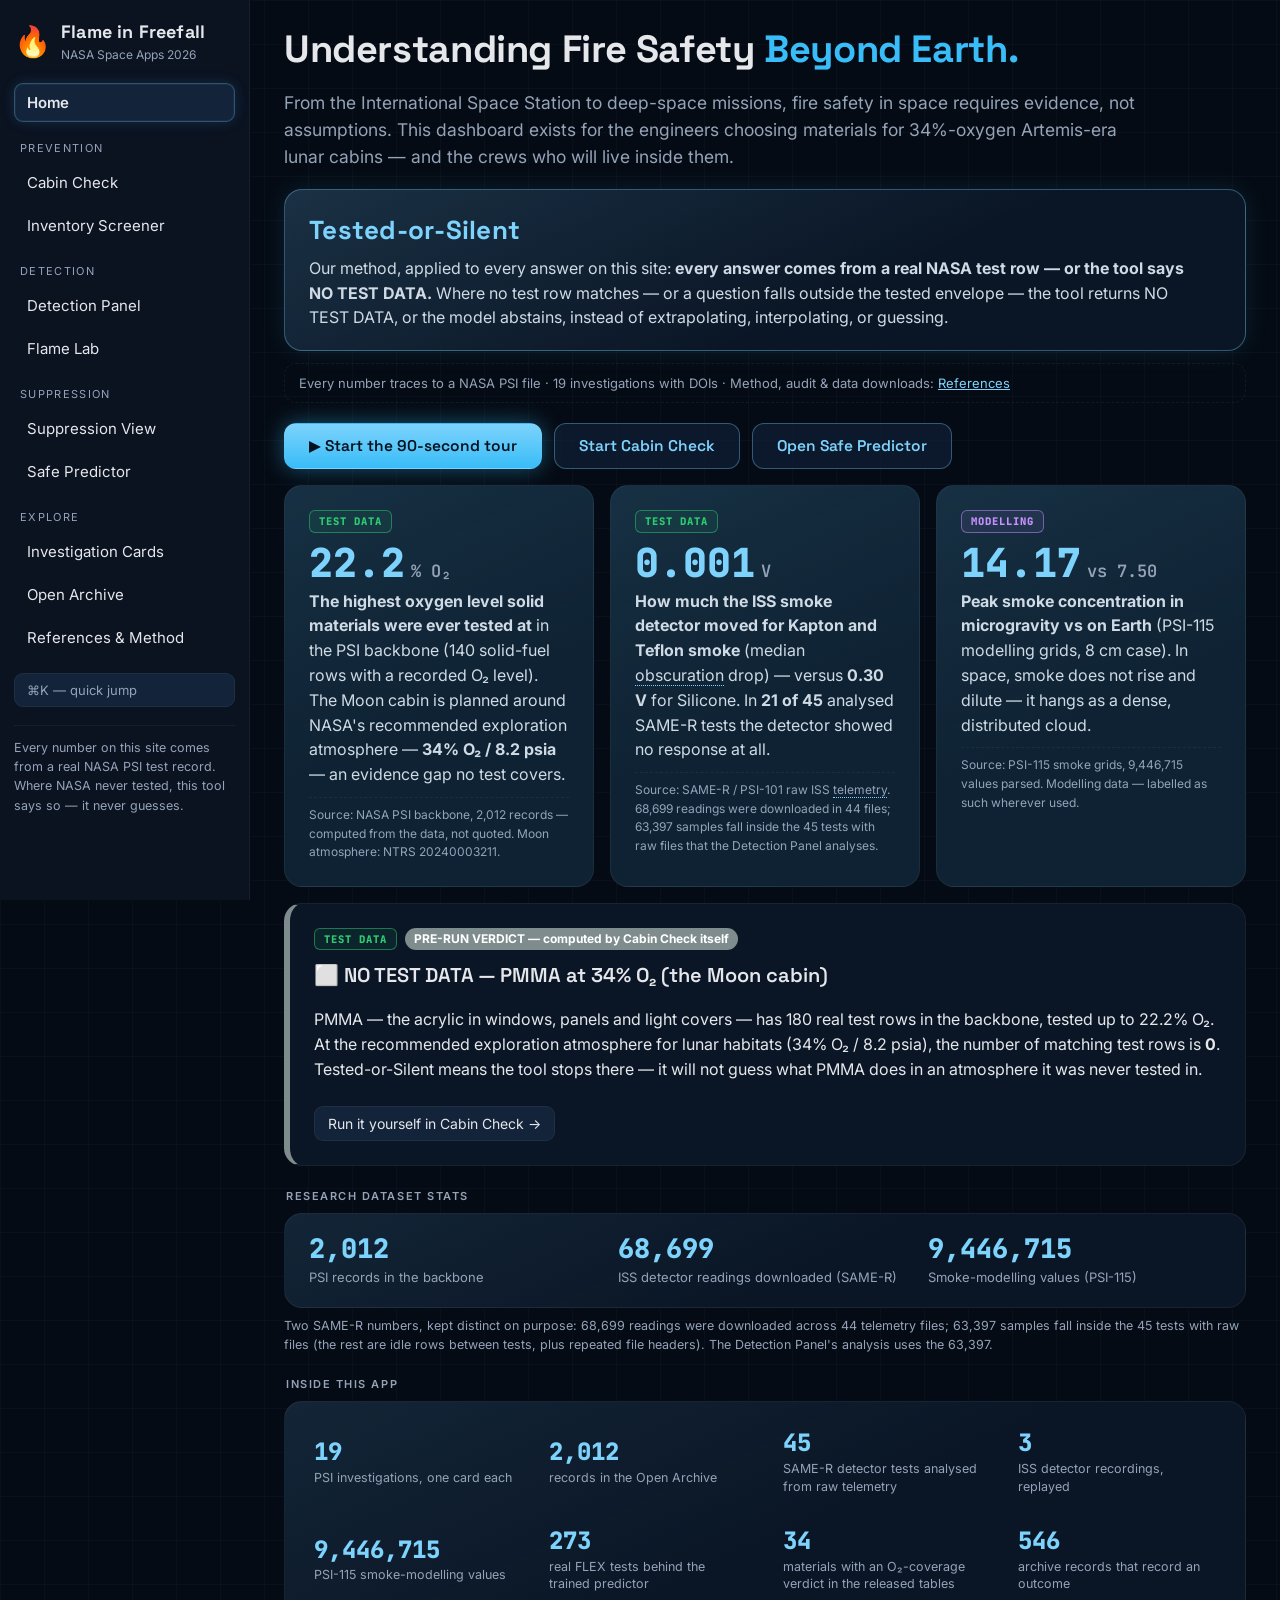
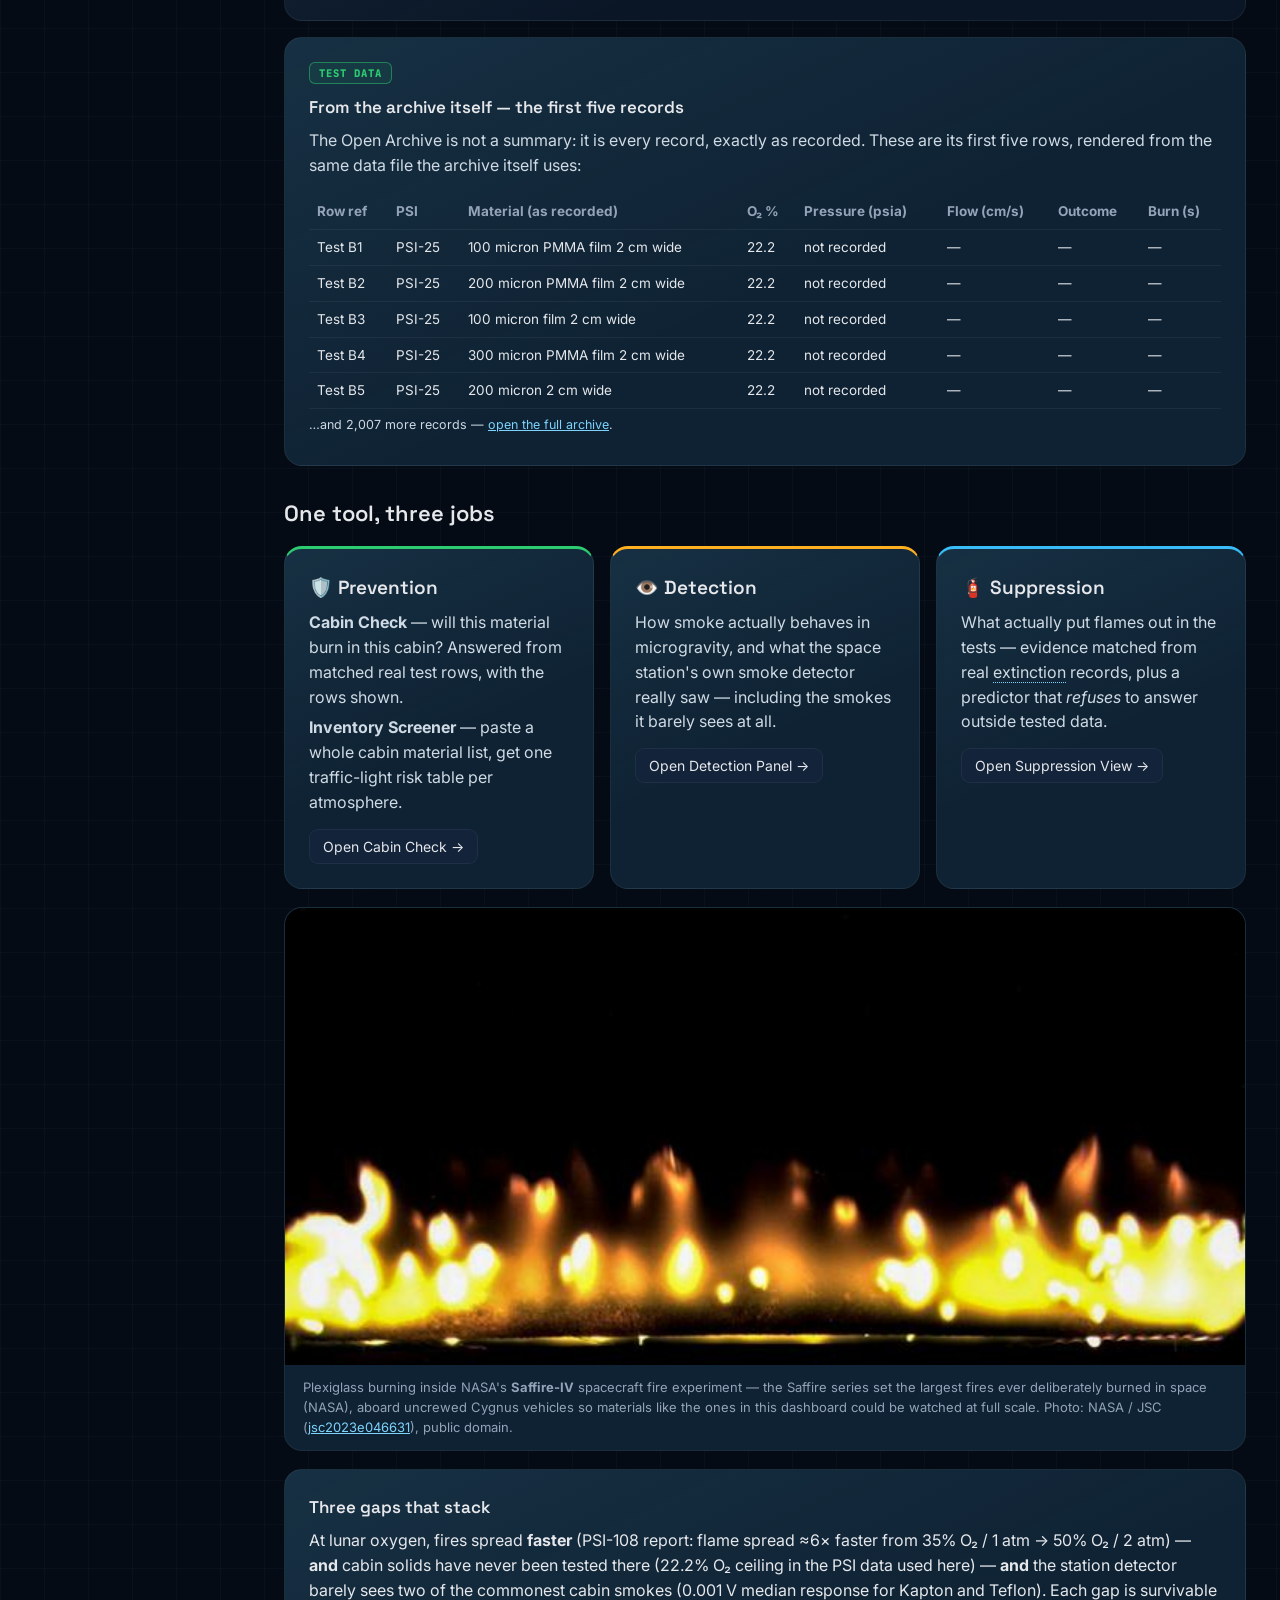
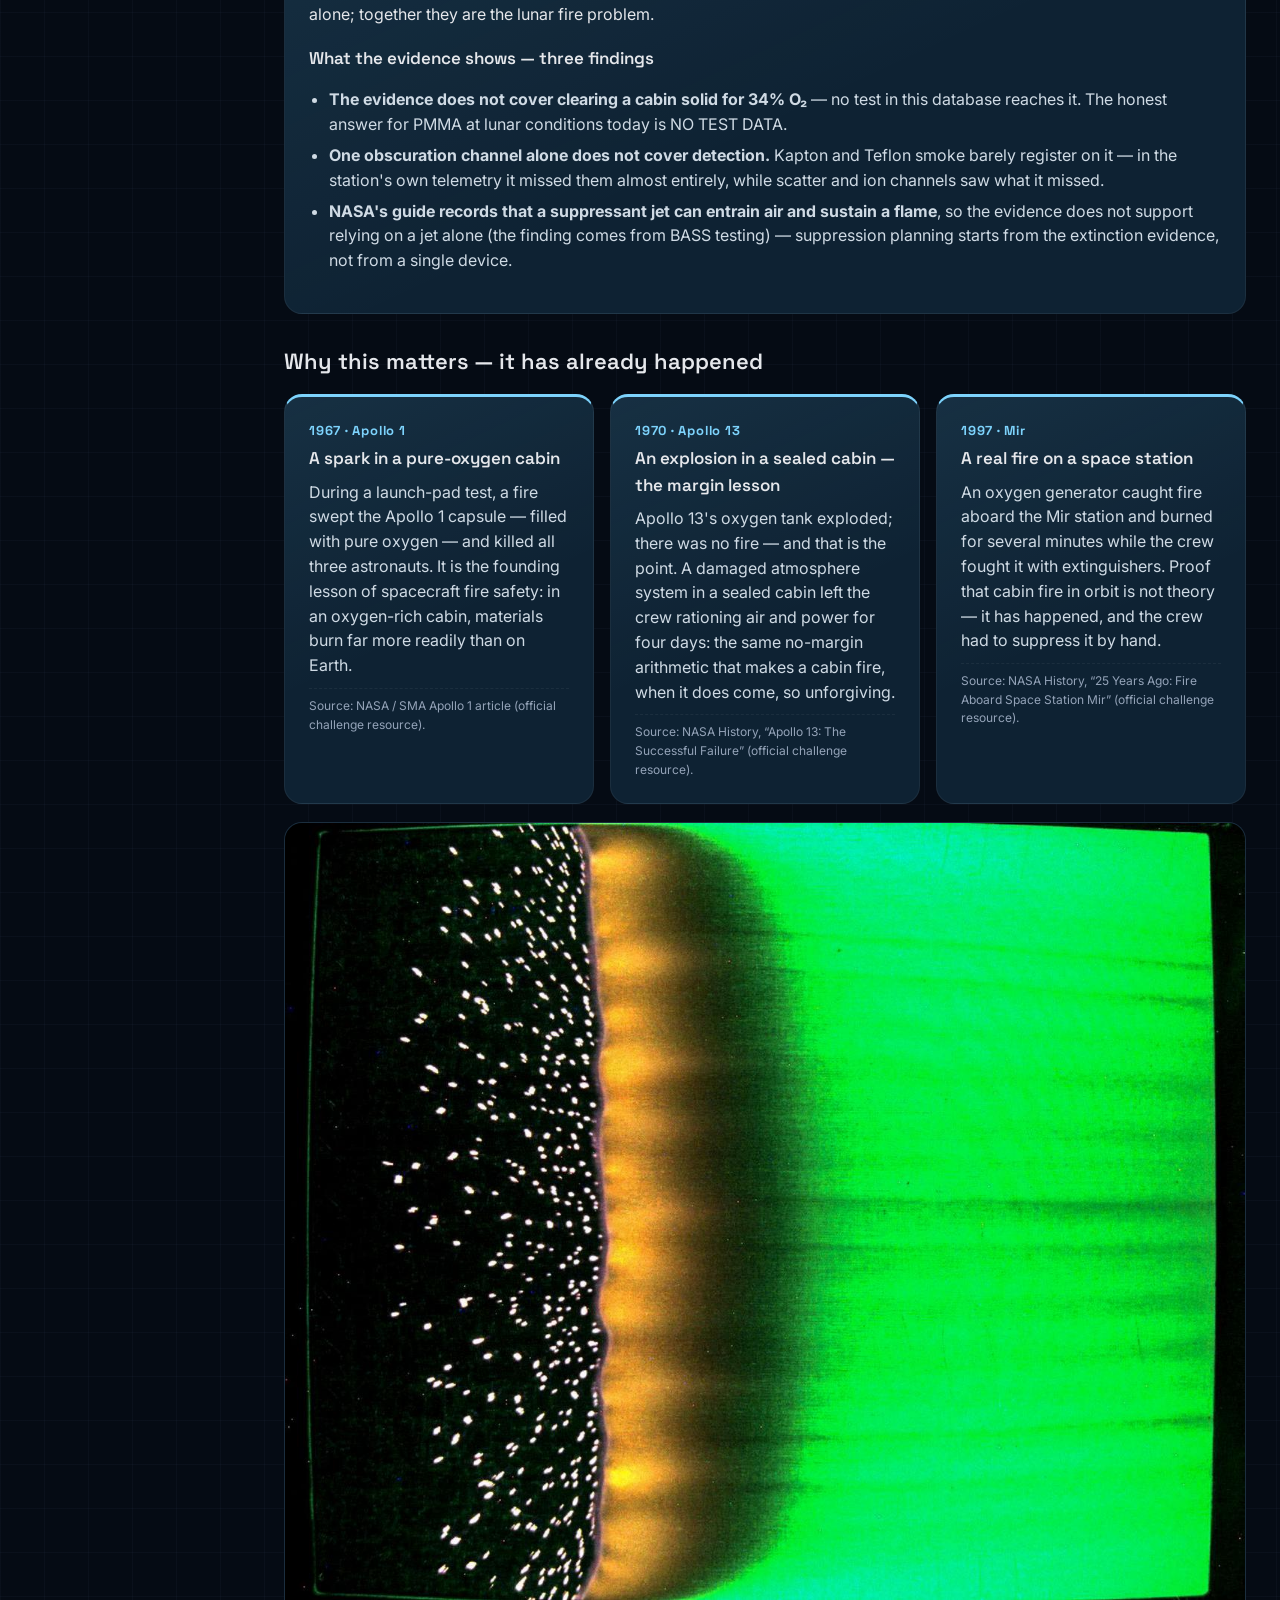
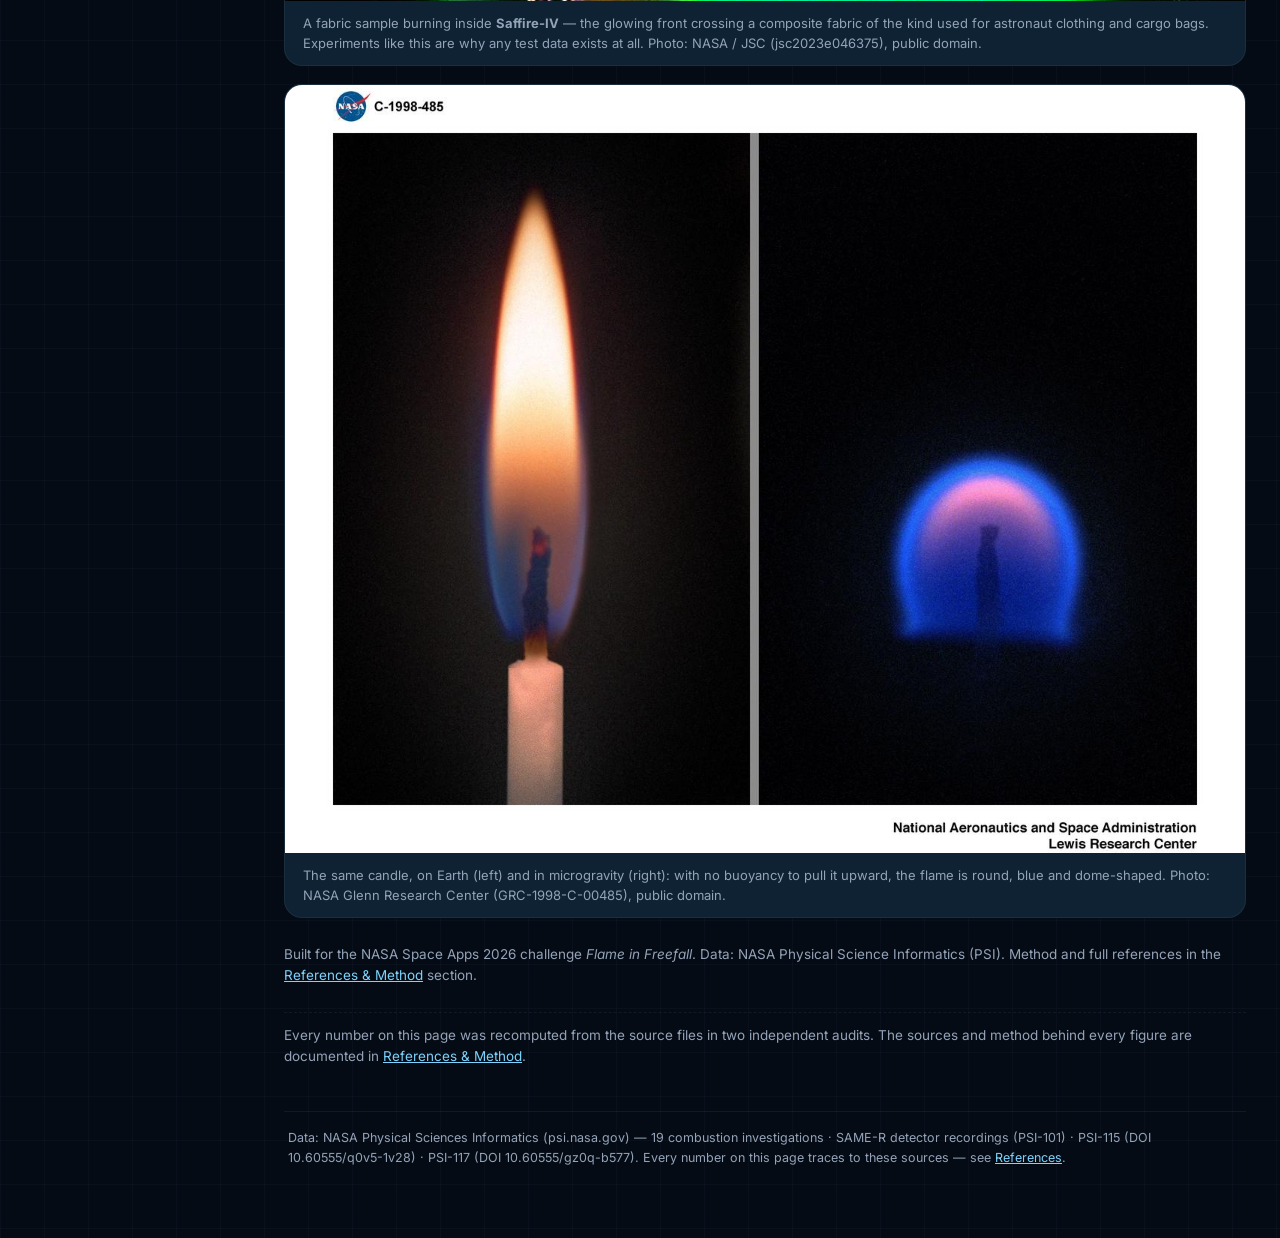
==== index.html @ 77c4256d "Checklist fixes: Moon/NTRS wording, scope lines, softened findings, repo cleanup, docs" ====
<!DOCTYPE html>
<html lang="en">
<head>
<meta charset="UTF-8">
<meta name="viewport" content="width=device-width, initial-scale=1.0">
<title>Flame in Freefall — Spacecraft Fire-Safety Decisions from Real NASA Test Data</title>
<meta name="description" content="A dashboard that turns NASA PSI combustion data into fire-safety decisions for spacecraft cabins: Prevention, Detection, Suppression. Real test rows only — no guesses.">
<meta property="og:title" content="Flame in Freefall — Tested-or-Silent">
<meta property="og:description" content="Cabin fire-safety decisions from 2,012 real NASA PSI test records, 63,397 analysed ISS detector samples and 9.4M smoke-modelling values. Every answer comes from a real NASA test row — or the tool says NO TEST DATA.">
<meta property="og:type" content="website">
<meta property="og:url" content="https://muneer-ul-hassan.github.io/flame-in-freefall/">
<meta property="og:image" content="https://muneer-ul-hassan.github.io/flame-in-freefall/assets/saffire-pmma.jpg">
<meta name="twitter:card" content="summary_large_image">
<link rel="preconnect" href="https://fonts.googleapis.com">
<link rel="preconnect" href="https://fonts.gstatic.com" crossorigin>
<link href="https://fonts.googleapis.com/css2?family=Space+Grotesk:wght@500;600;700&family=Inter:wght@400;500;600;700&family=JetBrains+Mono:wght@500;700;800&display=swap" rel="stylesheet">
<link rel="stylesheet" href="style.css">
<script src="vendor/gsap.min.js"></script>
</head>
<body>
<div class="layout">
  <aside class="sidebar">
    <div class="brand">
      <div class="brand-mark">🔥</div>
      <div>
        <div class="brand-name">Flame in Freefall</div>
        <div class="brand-sub">NASA Space Apps 2026</div>
      </div>
    </div>
    <nav id="nav">
      <button data-sec="home" class="active">Home</button>
      <div class="nav-group">PREVENTION</div>
      <button data-sec="cabin">Cabin Check</button>
      <button data-sec="screener">Inventory Screener</button>
      <div class="nav-group">DETECTION</div>
      <button data-sec="detection">Detection Panel</button>
      <button data-sec="flamelab">Flame Lab</button>
      <div class="nav-group">SUPPRESSION</div>
      <button data-sec="suppression">Suppression View</button>
      <button data-sec="predictor">Safe Predictor</button>
      <div class="nav-group">EXPLORE</div>
      <button data-sec="cards">Investigation Cards</button>
      <button data-sec="archive">Open Archive</button>
      <button data-sec="refs">References &amp; Method</button>
    </nav>
    <button id="cmdk-open" class="cmdk-btn">⌘K — quick jump</button>
    <div class="side-note">Every number on this site comes from a real NASA PSI test record. Where NASA never tested, this tool says so — it never guesses.</div>
  </aside>

  <main>
    <!-- ============ HOME ============ -->
    <section id="sec-home" class="sec active">
      <h1>Understanding Fire Safety <span class="accent">Beyond Earth.</span></h1>
      <p class="lede">From the International Space Station to deep-space missions, fire safety in space requires evidence, not assumptions. This dashboard exists for the engineers choosing materials for 34%-oxygen Artemis-era lunar cabins — and the crews who will live inside them.</p>

      <div class="method-banner">
        <div class="method-name">Tested-or-Silent</div>
        <p>Our method, applied to every answer on this site: <strong>every answer comes from a real NASA test row — or the tool says NO TEST DATA.</strong> Where no test row matches — or a question falls outside the tested envelope — the tool returns NO TEST DATA, or the model abstains, instead of extrapolating, interpolating, or guessing.</p>
      </div>

      <div class="cred-strip">Every number traces to a NASA PSI file · 19 investigations with DOIs · Method, audit &amp; data downloads: <a href="#refs" data-goto="refs">References</a></div>

      <div class="cta-row">
        <button class="cta cta-primary" id="tour-start">▶ Start the 90-second tour</button>
        <button class="cta cta-ghost" data-goto="cabin">Start Cabin Check</button>
        <button class="cta cta-ghost" data-goto="predictor">Open Safe Predictor</button>
      </div>

      <div class="cards3">
        <div class="stat card">
          <div class="dchip-row"><span class="dchip dc-test">TEST DATA</span></div>
          <div class="stat-num"><span class="counter" data-target="22.2" data-decimals="1">22.2</span><span class="unit">% O₂</span></div>
          <p><strong>The highest oxygen level solid materials were ever tested at</strong> in the PSI backbone (<span data-fill="solids-o2-rows"></span> solid-fuel rows with a recorded O₂ level). The Moon cabin is planned around NASA's recommended exploration atmosphere — <strong>34% O₂ / 8.2 psia</strong> — an evidence gap no test covers.</p>
          <div class="src">Source: NASA PSI backbone, 2,012 records — computed from the data, not quoted. Moon atmosphere: NTRS 20240003211.</div>
        </div>
        <div class="stat card">
          <div class="dchip-row"><span class="dchip dc-test">TEST DATA</span></div>
          <div class="stat-num"><span class="counter" data-target="0.001" data-decimals="3">0.001</span><span class="unit">V</span></div>
          <p><strong>How much the ISS smoke detector moved for Kapton and Teflon smoke</strong> (median <span class="gloss" data-def="Obscuration: how much light the detector's beam loses passing through smoke. The SAME-R detector reports it in volts; a bigger drop means it 'saw' more smoke.">obscuration</span> drop) — versus <strong>0.30 V</strong> for Silicone. In <strong><span data-fill="no-response"></span> of <span data-fill="tests-analysed"></span></strong> analysed SAME-R tests the detector showed no response at all.</p>
          <div class="src">Source: SAME-R / PSI-101 raw ISS <span class="gloss" data-def="Telemetry: the recorded measurement stream sent down from an experiment — here, the SAME-R detector voltages recorded once per second aboard the ISS.">telemetry</span>. 68,699 readings were downloaded in 44 files; 63,397 samples fall inside the 45 tests with raw files that the Detection Panel analyses.</div>
        </div>
        <div class="stat card">
          <div class="dchip-row"><span class="dchip dc-modelling">MODELLING</span></div>
          <div class="stat-num"><span class="counter" data-target="14.17" data-decimals="2">14.17</span><span class="unit">vs 7.50</span></div>
          <p><strong>Peak smoke concentration in microgravity vs on Earth</strong> (PSI-115 modelling grids, 8 cm case). In space, smoke does not rise and dilute — it hangs as a dense, distributed cloud.</p>
          <div class="src">Source: PSI-115 smoke grids, 9,446,715 values parsed. Modelling data — labelled as such wherever used.</div>
        </div>
      </div>

      <div class="verdict v-grey" id="home-refusal">
        <div class="dchip-row"><span class="dchip dc-test">TEST DATA</span><span class="chip grey">PRE-RUN VERDICT — computed by Cabin Check itself</span></div>
        <h3>⬜ NO TEST DATA — PMMA at 34% O₂ (the Moon cabin)</h3>
        <p>PMMA — the acrylic in windows, panels and light covers — has <span data-fill="pmma-rows"></span> real test rows in the backbone, tested up to <span data-fill="pmma-max-o2"></span>% O₂. At the recommended exploration atmosphere for lunar habitats (34% O₂ / 8.2 psia), the number of matching test rows is <strong><span data-fill="pmma-moon-matched"></span></strong>. Tested-or-Silent means the tool stops there — it will not guess what PMMA does in an atmosphere it was never tested in.</p>
        <button class="goto" id="refusal-run">Run it yourself in Cabin Check →</button>
      </div>

      <div class="band-label">Research Dataset Stats</div>
      <div class="dataset-band">
        <div class="ds-item">
          <div class="ds-num">2,012</div>
          <div class="ds-label">PSI records in the backbone</div>
        </div>
        <div class="ds-item">
          <div class="ds-num">68,699</div>
          <div class="ds-label">ISS detector readings downloaded (SAME-R)</div>
        </div>
        <div class="ds-item">
          <div class="ds-num">9,446,715</div>
          <div class="ds-label">Smoke-modelling values (PSI-115)</div>
        </div>
      </div>
      <p class="chart-note">Two SAME-R numbers, kept distinct on purpose: 68,699 readings were downloaded across 44 telemetry files; 63,397 samples fall inside the 45 tests with raw files (the rest are idle rows between tests, plus repeated file headers). The Detection Panel's analysis uses the 63,397.</p>

      <div class="band-label">Inside this app</div>
      <div class="inv-band">
        <button class="inv-item" data-goto="cards"><span class="inv-num">19</span><span class="inv-label">PSI investigations, one card each</span></button>
        <button class="inv-item" data-goto="archive"><span class="inv-num">2,012</span><span class="inv-label">records in the Open Archive</span></button>
        <button class="inv-item" data-goto="detection"><span class="inv-num">45</span><span class="inv-label">SAME-R detector tests analysed from raw telemetry</span></button>
        <button class="inv-item" data-goto="detection"><span class="inv-num">3</span><span class="inv-label">ISS detector recordings, replayed</span></button>
        <button class="inv-item" data-goto="detection"><span class="inv-num">9,446,715</span><span class="inv-label">PSI-115 smoke-modelling values</span></button>
        <button class="inv-item" data-goto="predictor"><span class="inv-num">273</span><span class="inv-label">real FLEX tests behind the trained predictor</span></button>
        <button class="inv-item" data-goto="refs"><span class="inv-num">34</span><span class="inv-label">materials with an O₂-coverage verdict in the released tables</span></button>
        <button class="inv-item" data-goto="archive"><span class="inv-num">546</span><span class="inv-label">archive records that record an outcome</span></button>
      </div>

      <div class="card wide peek-card">
        <div class="dchip-row"><span class="dchip dc-test">TEST DATA</span></div>
        <h3>From the archive itself — the first five records</h3>
        <p>The Open Archive is not a summary: it is every record, exactly as recorded. These are its first five rows, rendered from the same data file the archive itself uses:</p>
        <div class="scroll-table" id="home-peek"></div>
        <p class="chart-note">…and <span id="peek-more"></span> more records — <a href="#archive" data-goto="archive">open the full archive</a>.</p>
      </div>

      <h2>One tool, three jobs</h2>
      <div class="cards3">
        <div class="card pillar p-prev">
          <h3>🛡️ Prevention</h3>
          <p><strong>Cabin Check</strong> — will this material burn in this cabin? Answered from matched real test rows, with the rows shown.</p>
          <p><strong>Inventory Screener</strong> — paste a whole cabin material list, get one traffic-light risk table per atmosphere.</p>
          <button class="goto" data-goto="cabin">Open Cabin Check →</button>
        </div>
        <div class="card pillar p-det">
          <h3>👁️ Detection</h3>
          <p>How smoke actually behaves in microgravity, and what the space station's own smoke detector really saw — including the smokes it barely sees at all.</p>
          <button class="goto" data-goto="detection">Open Detection Panel →</button>
        </div>
        <div class="card pillar p-sup">
          <h3>🧯 Suppression</h3>
          <p>What actually put flames out in the tests — evidence matched from real <span class="gloss" data-def="Extinction: the flame dies — it stops burning before the fuel is consumed. One of the recorded test outcomes in the FLEX droplet experiments.">extinction</span> records, plus a predictor that <em>refuses</em> to answer outside tested data.</p>
          <button class="goto" data-goto="suppression">Open Suppression View →</button>
        </div>
      </div>

      <figure class="img-fig">
        <img src="assets/saffire-pmma.jpg" alt="Plexiglass burning inside NASA's Saffire-IV spacecraft fire experiment" loading="lazy">
        <figcaption>Plexiglass burning inside NASA's <strong>Saffire-IV</strong> spacecraft fire experiment — the Saffire series set the largest fires ever deliberately burned in space (NASA), aboard uncrewed Cygnus vehicles so materials like the ones in this dashboard could be watched at full scale. Photo: NASA / JSC (<a href="https://images.nasa.gov/details/jsc2023e046631" target="_blank" rel="noopener">jsc2023e046631</a>), public domain.</figcaption>
      </figure>

      <div class="card wide changes">
        <h3>Three gaps that stack</h3>
        <p class="stack-line">At lunar oxygen, fires spread <strong>faster</strong> (PSI-108 report: flame spread ≈6× faster from 35% O₂ / 1 atm → 50% O₂ / 2 atm) — <strong>and</strong> cabin solids have never been tested there (22.2% O₂ ceiling in the PSI data used here) — <strong>and</strong> the station detector barely sees two of the commonest cabin smokes (0.001 V median response for Kapton and Teflon). Each gap is survivable alone; together they are the lunar fire problem.</p>
        <h3 style="margin-top:18px">What the evidence shows — three findings</h3>
        <ul class="refs-list">
          <li><strong>The evidence does not cover clearing a cabin solid for 34% O₂</strong> — no test in this database reaches it. The honest answer for PMMA at lunar conditions today is NO TEST DATA.</li>
          <li><strong>One obscuration channel alone does not cover detection.</strong> Kapton and Teflon smoke barely register on it — in the station's own telemetry it missed them almost entirely, while scatter and ion channels saw what it missed.</li>
          <li><strong>NASA's guide records that a suppressant jet can entrain air and sustain a flame</strong>, so the evidence does not support relying on a jet alone (the finding comes from BASS testing) — suppression planning starts from the extinction evidence, not from a single device.</li>
        </ul>
      </div>

      <h2>Why this matters — it has already happened</h2>
      <div class="cards3">
        <div class="card story">
          <div class="story-year">1967 · Apollo 1</div>
          <h3>A spark in a pure-oxygen cabin</h3>
          <p>During a launch-pad test, a fire swept the Apollo 1 capsule — filled with pure oxygen — and killed all three astronauts. It is the founding lesson of spacecraft fire safety: in an oxygen-rich cabin, materials burn far more readily than on Earth.</p>
          <div class="src">Source: NASA / SMA Apollo 1 article (official challenge resource).</div>
        </div>
        <div class="card story">
          <div class="story-year">1970 · Apollo 13</div>
          <h3>An explosion in a sealed cabin — the margin lesson</h3>
          <p>Apollo 13's oxygen tank exploded; there was no fire — and that is the point. A damaged atmosphere system in a sealed cabin left the crew rationing air and power for four days: the same no-margin arithmetic that makes a cabin fire, when it does come, so unforgiving.</p>
          <div class="src">Source: NASA History, “Apollo 13: The Successful Failure” (official challenge resource).</div>
        </div>
        <div class="card story">
          <div class="story-year">1997 · Mir</div>
          <h3>A real fire on a space station</h3>
          <p>An oxygen generator caught fire aboard the Mir station and burned for several minutes while the crew fought it with extinguishers. Proof that cabin fire in orbit is not theory — it has happened, and the crew had to suppress it by hand.</p>
          <div class="src">Source: NASA History, “25 Years Ago: Fire Aboard Space Station Mir” (official challenge resource).</div>
        </div>
      </div>
      <figure class="img-fig">
        <img src="assets/saffire-flame.jpg" alt="A fabric sample burning inside NASA's Saffire-IV spacecraft fire experiment" loading="lazy">
        <figcaption>A fabric sample burning inside <strong>Saffire-IV</strong> — the glowing front crossing a composite fabric of the kind used for astronaut clothing and cargo bags. Experiments like this are why any test data exists at all. Photo: NASA / JSC (jsc2023e046375), public domain.</figcaption>
      </figure>
      <figure class="img-fig">
        <img src="assets/candle-compare.jpg" alt="The same candle burning on Earth (tall, teardrop-shaped flame) and in microgravity (round, blue, dome-shaped flame)" loading="lazy">
        <figcaption>The same candle, on Earth (left) and in microgravity (right): with no buoyancy to pull it upward, the flame is round, blue and dome-shaped. Photo: NASA Glenn Research Center (GRC-1998-C-00485), public domain.</figcaption>
      </figure>
      <p class="foot-note">Built for the NASA Space Apps 2026 challenge <em>Flame in Freefall</em>. Data: NASA Physical Science Informatics (PSI). Method and full references in the <a href="#refs" data-goto="refs">References &amp; Method</a> section.</p>
      <p class="foot-note verify-line">Every number on this page was recomputed from the source files in two independent audits. The sources and method behind every figure are documented in <a href="#refs" data-goto="refs">References &amp; Method</a>.</p>
    </section>

    <!-- ============ CABIN CHECK ============ -->
    <section id="sec-cabin" class="sec">
      <h1>Cabin Check <span class="tag tag-prev">Prevention</span></h1>
      <p class="lede">Pick a material and a cabin atmosphere. The verdict comes only from real PSI test rows for that material at matching conditions — and the rows are shown. If nothing matches, the answer is <strong>NO TEST DATA</strong>, never a guess.</p>

      <div class="card wide">
        <div class="dchip-row"><span class="dchip dc-test">TEST DATA</span></div>
        <h3>The evidence map — where NASA's testing stops</h3>
        <p>Every non-design backbone record with a recorded O₂ level, counted by fuel family and oxygen band (<span data-fill="frontier-total"></span> records). The empty right-hand columns for solids are the lunar problem in one picture: the Moon cabin (34%) and the spacesuit (100%) sit in bands where solid materials were essentially never tested.</p>
        <div id="frontier-matrix" class="scroll-table"></div>
        <div class="chart-note">Markers: ISS cabin 21% · Moon exploration 34% · Spacesuit 100%. Counts computed from the shipped backbone at load; design-range rows (a planned test matrix, not tests) are excluded.</div>
        <h3 style="margin-top:20px">Conditions actually tested — O₂ × pressure</h3>
        <p>Each dot is one real record with both values recorded (<span data-fill="scatter-n"></span> records), coloured by family. Note the honest gap behind this chart: only <span data-fill="o2flow-n"></span> backbone records record <em>both</em> O₂ and airflow, so the condition scatter uses O₂ × pressure, the pair the archive actually supports.</p>
        <canvas id="scatter-canvas" width="980" height="380" class="chart-canvas"></canvas>
        <div class="legend-row"><span><i class="dot" style="background:#2ECC71"></i>Solids</span><span><i class="dot" style="background:#38BDF8"></i>Droplets</span><span><i class="dot" style="background:#FFB020"></i>Gas flames</span><span><i class="dot" style="background:#c792ff"></i>Aerosols / smoke</span></div>
      </div>

      <div class="panel">
        <div class="form-grid">
          <label>Material / fuel
            <select id="cc-material"></select>
          </label>
          <label>Oxygen (O₂ %)
            <input type="number" id="cc-o2" value="21" min="1" max="100" step="any">
          </label>
          <label>Pressure (<span class="gloss" data-def="psia: pounds per square inch, absolute — pressure measured against a vacuum. Sea-level air is 14.7 psia; the planned lunar cabin is 8.2 psia; a spacesuit runs at 4.3 psia of pure oxygen.">psia</span>) — optional
            <input type="number" id="cc-p" value="14.7" min="1" max="60" step="any">
          </label>
          <label>Airflow (cm/s) — optional
            <input type="number" id="cc-flow" placeholder="any" min="0" max="100" step="any">
          </label>
        </div>
        <div class="preset-row">
          <span>Presets:</span>
          <button class="preset" data-o2="21" data-p="14.7">ISS cabin · 21% O₂ · 14.7 psia</button>
          <button class="preset" data-o2="34" data-p="8.2">Moon exploration · 34% O₂ · 8.2 psia</button>
          <button class="preset" data-o2="100" data-p="4.3">Spacesuit · 100% O₂ · 4.3 psia</button>
        </div>
        <button id="cc-run" class="run">Check against test data</button>
        <div class="method-note">Matching method (open, not hidden): a row “matches” if its recorded O₂ is within ±2 points of yours (pressure within ±3 psia and airflow within ±5 cm/s when both sides record them). Rows within ±5 O₂ points count as “nearby”. Presets are scenario definitions, not measurements; the Moon exploration preset is NASA's recommended exploration atmosphere for lunar habitats (34% O₂, 8.2 psia — NTRS 20240003211).</div>
      </div>
      <div id="cc-result"></div>
    </section>

    <!-- ============ SCREENER ============ -->
    <section id="sec-screener" class="sec">
      <h1>Inventory Screener <span class="tag tag-prev">Prevention</span></h1>
      <p class="lede">Paste a cabin inventory — one material per line — and get one traffic-light verdict per atmosphere. Names must match materials in the PSI backbone (try: PMMA, SIBAL fabric, Nomex, Kapton, Teflon, Silicone, Pyrell, Lampwick, Wax candle, Methanol, Heptane, Ethylene, Propane).</p>
      <div class="panel">
        <textarea id="sc-input" rows="7">PMMA
SIBAL fabric
Nomex
Kapton
Teflon
Silicone</textarea>
        <button id="sc-run" class="run">Screen this inventory</button>
        <div class="method-note">Verdict per atmosphere, from the material's real test rows: <span class="chip green">TESTED</span> a test row sits within ±1 O₂ point of the atmosphere · <span class="chip yellow">NEARBY ONLY</span> nearest test within ±4 points · <span class="chip red">GAP</span> never tested near this O₂ · <span class="chip grey">NO O₂ DATA</span> the material's test rows record no O₂ level · <span class="chip grey">NOT IN PSI DATA</span> no test rows under this name. This is a coverage verdict (was it tested?), not a burn prediction. The Screener's window is deliberately tighter than Cabin Check's (±2/±5): the Screener answers “was THIS material tested near the cabin condition?” for a whole inventory at a glance, while Cabin Check casts a wider net for a single detailed look.</div>
      </div>
      <div id="sc-result"></div>
    </section>

    <!-- ============ DETECTION ============ -->
    <section id="sec-detection" class="sec">
      <h1>Detection Panel <span class="tag tag-det">Detection</span></h1>
      <p class="lede">Two independent data sources point the same way: in microgravity, smoke does not rise and clear — and the detector flying on the ISS barely responds to some of the most common cabin materials' smoke.</p>

      <div class="card wide">
        <div class="dchip-row"><span class="dchip dc-test">TEST DATA</span></div>
        <h3>First, guess: which smoke does the detector miss?</h3>
        <p>Five materials were burned in front of the station's detector aboard the ISS. Pick the one you think its obscuration beam responded to <em>least</em> — then see the measured answer.</p>
        <div class="preset-row" id="quiz-row"></div>
        <div id="quiz-reveal"></div>
      </div>

      <div class="card wide">
        <div class="dchip-row"><span class="dchip dc-test">TEST DATA</span></div>
        <h3>Watch the detector miss it — SAME-R telemetry replay</h3>
        <p>These are the <strong>actual recorded voltages</strong> from the ISS detector, one sample per second, replayed — not an animation of what we think happened. Kapton test 62 is the lesson: smoke is generated from elapsed 200 s, the obscuration beam barely moves… while the scatter and ion channels do. (This is a replay of raw SAME-R HKP telemetry; it makes no claim to be the first of its kind — it is simply the station's own recording, played back.)</p>
        <div class="preset-row" id="replay-tests"></div>
        <canvas id="replay-canvas" width="980" height="330" class="chart-canvas"></canvas>
        <div class="replay-controls">
          <button class="goto" id="replay-play">▶ Play</button>
          <input type="range" id="replay-scrub" min="0" max="1000" value="0">
          <span class="replay-clock" id="replay-clock">elapsed 0 s</span>
        </div>
        <div class="legend-row"><span><i class="dot" style="background:#7DD3FC"></i>Obscuration (V)</span><span><i class="dot" style="background:#FFB020"></i>Scatter (V)</span><span><i class="dot" style="background:#2ECC71"></i>Ion A (V)</span><span class="chart-note" style="margin:0">Each channel is drawn on its own min–max scale (labelled at the axis ends) so a 0.03 V wiggle and a −6 V swing are both visible; the values under the cursor are exact.</span></div>
        <div id="replay-verdict" class="chart-note"></div>
        <div class="src">Source: PSI-101 SAME-R raw HKP telemetry files, downsampled ×2 for display (every second sample); the underlying readings are unmodified. Smoke window: elapsed 200–1000 s.</div>
      </div>

      <div class="card wide">
        <div class="dchip-row"><span class="dchip dc-test">TEST DATA</span></div>
        <h3>What the ISS smoke detector actually saw — SAME-R (PSI-101)</h3>
        <p>Median drop of the station's obscuration detector when each material's smoke was generated (baseline ≈ 3.44 V; bigger drop = detector saw more smoke). Computed from 63,397 raw telemetry samples across the 45 tests with raw files.</p>
        <div id="det-chart"></div>
        <div id="det-mat-table" class="scroll-table"></div>
        <div class="src">Source: PSI-101 SAME-R raw HKP telemetry (44 files) + PSI-101 experimental table. Full method and caveats in References.</div>
      </div>

      <div class="card wide">
        <div class="dchip-row"><span class="dchip dc-test">TEST DATA</span></div>
        <h3>Which channel should watch which smoke? — detector pairing</h3>
        <p>Per material, the median response of each of the detector's three channels across its tests (same smoke-window method as above). The pairing rule falls straight out of the numbers:</p>
        <div id="pairing-table" class="scroll-table"></div>
        <div class="src">Computed from samer_detection_by_test.csv (45 tests). “Misses it” = median obscuration drop under 0.005 V. Scatter at −6.25 V is the channel's saturation rail, read as “saturated”, not as a size.</div>
      </div>

      <div class="card wide">
        <div class="dchip-row"><span class="dchip dc-test">TEST DATA</span></div>
        <h3>When does each sense wake up? — time to first response</h3>
        <p>For every test, the first second each channel's signal measurably leaves its baseline after smoke generation starts. A channel that never moves plots as <em>no response in window</em> — a result, not missing data. Silicone test 66: all three channels wake within ~1 minute. Kapton test 62: the channels move at ~55 s — yet their smoke-window medians stay near zero, which is why the median chart above reads “miss” while the wake-up chart reads “late and weak”.</p>
        <div id="wake-chart"></div>
        <div id="wake-summary" class="chart-note"></div>
        <div class="src">First measurable response = first second the channel's 10-second median leaves its pre-heating baseline by the stated threshold and stays out for 10 s, measured from the start of the smoke window (elapsed 200 s). These files contain no alarm threshold — this is when a signal first moves, not when an alarm would sound. Scatter readings at −6.25 V are detector saturation. 8 STS-detector-configuration runs are excluded.</div>
      </div>

      <div class="card wide">
        <div class="dchip-row"><span class="dchip dc-test">TEST DATA</span></div>
        <h3>Every test, not just the median — response distribution</h3>
        <p>All 45 real per-test obscuration drops (square-root spacing, exact values on hover). The median hides the spread: Silicone ranges from nearly nothing to 0.92 V depending on the test. ◆ marks the 8 STS-detector-configuration runs, which are flagged in the source analysis.</p>
        <div id="dist-chart"></div>
      </div>

      <div class="cards2">
        <div class="card finding">
          <div class="dchip-row"><span class="dchip dc-test">TEST DATA</span></div>
          <h3>⚠️ The three-channel lesson</h3>
          <p>The obscuration beam is not the whole story. In Lampwick tests 80 and 82 the obscuration drop was only 0.06–0.08 V, yet the scatter channel slammed into its <strong>−6.25 V</strong> <span class="gloss" data-def="Saturation rail: the lowest value a sensor channel can report. When the signal hits it, the channel is maxed out — the reading means 'at or beyond the limit', not the exact size.">saturation rail</span> (the signal's floor; smoke-window medians −5.23 and −5.55 V — read the rail as “detector saturated”, not a concentration). Kapton test 62: obscuration barely moved (0.03 V) while scatter read −1.67 V and the ion channel 0.23 V. A detection panel must show all channels, not one.</p>
          <div class="src">Source: SAME-R per-test analysis (samer_detection_by_test.csv).</div>
        </div>
        <div class="card finding">
          <div class="dchip-row"><span class="dchip dc-report">REPORT</span></div>
          <h3>🔬 The NIST finding</h3>
          <p>NIST's spacecraft smoke-detection work with NASA found the same blind spot from the other side: the ISS photoelectric smoke detector responded poorly to Teflon and Kapton smoke — two materials all over a real cabin (wire insulation, films). Our count from the raw ISS data agrees: median response 0.001 V for both.</p>
          <div class="src">Sources: <a href="https://www.nist.gov/news-events/news/2018/05/nistnasa-study-shows-one-detector-doesnt-fit-all-smoke-spacecraft" target="_blank" rel="noopener">NIST news release, 1 May 2018</a>; Meyer et al., <em>Fire Safety Journal</em> 98 (2018), <a href="https://doi.org/10.1016/j.firesaf.2018.04.004" target="_blank" rel="noopener">doi:10.1016/j.firesaf.2018.04.004</a>. Detector numbers themselves are our count from PSI-101 raw files.</div>
        </div>
      </div>

      <div class="card wide">
        <div class="dchip-row"><span class="dchip dc-modelling">MODELLING</span></div>
        <h3>❄️ The flame you cannot see — PSI-117 cool flames</h3>
        <p>Some flames do not go out when they look out. In the PSI-117 cool-flame record, droplets kept vaporising under <em>invisible</em> cool flames after the visible flame died — a fire a crew cannot see and a camera cannot flag. The chart plots the recorded extinction diameter of the cool flame against pressure, from the 93-row tidy extraction of PSI-117 — 58 of those rows record a cool-flame diameter and are plotted; the other 35 record a burning rate or a hot-flame diameter instead. <strong>Model and experiment points are plotted separately and never merged</strong> — most of this dataset is CFD and conference-proceedings data, and it is labelled that way everywhere on this site.</p>
        <div id="psi117-chart"></div>
        <div class="legend-row"><span><i class="dot" style="background:#38BDF8"></i>Experiment (30 plotted)</span><span><i class="dot" style="background:#FFB020"></i>Model / CFD (28 plotted)</span></div>
        <div class="src">Source: PSI-117 analysed data (DOI 10.60555/gz0q-b577), tidy extraction psi117_extinction_tidy.csv. This table has no O₂ column and no extinction yes/no outcome — which is also why it cannot cross-check the Safe Predictor (see References).</div>
      </div>

      <div class="card wide">
        <div class="dchip-row"><span class="dchip dc-modelling">MODELLING</span></div>
        <h3>Smoke in space vs on Earth — PSI-115 modelling grids</h3>
        <p>Same fire, two gravities. In microgravity the smoke covers fewer cells but concentrates: a dense, distributed cloud instead of a rising plume (peak ≈ 2× Earth in the 8 cm case).</p>
        <div id="psi115-chart"></div>
        <div id="psi115-table"></div>
        <h3 style="margin-top:20px">The modelled smoke field itself</h3>
        <div class="preset-row" id="smoke-case-row">
          <button class="preset active" data-case="8cm">8 cm case</button>
          <button class="preset" data-case="10cm">10 cm case</button>
          <button class="preset" id="smoke-flow-toggle">Show flow direction</button>
        </div>
        <div class="smoke-pair">
          <figure><img id="smoke-img-earth" src="assets/smoke-8cm-earth.png" alt="PSI-115 modelled smoke field, Earth gravity, 8 cm case"><figcaption>Earth gravity</figcaption></figure>
          <figure><img id="smoke-img-ug" src="assets/smoke-8cm-ug.png" alt="PSI-115 modelled smoke field, microgravity, 8 cm case"><figcaption>Microgravity</figcaption></figure>
        </div>
        <div class="src">Modelled smoke field from PSI-115 (CFD analysed data), not a photograph and not flight measurements. Single analysed field per case — shown as a still image; no time series exists in this dataset. Colour scale is shared between the two panels so the comparison is honest. The flow view overlays unit direction vectors from the same model's U/V fields (direction only, not speed).</div>
        <h3 style="margin-top:20px">How big is space smoke? — particle-size distribution</h3>
        <p>The same model's particle-size distribution: recorded PSD value against the dataset's own node diameters. Earth and microgravity grow different smoke — one more reason a detector tuned on Earth smoke can look for the wrong signature.</p>
        <div id="psd-chart"></div>
        <div class="src">Source: PSI-115 analysed PSD files + nodeDiameters file (44 values per curve, plotted against the file's node diameters). Distribution quantity as recorded in the analysed files. Modelling data.</div>
      </div>

      <div class="card wide">
        <div class="dchip-row"><span class="dchip dc-test">TEST DATA</span></div>
        <h3>Every analysed SAME-R test (45)</h3>
        <div id="det-test-table" class="scroll-table"></div>
        <div class="src">Only 45 of the 109 SAME-R tests have raw telemetry files in PSI-101 (tests 58–108); the rest have no raw file in the repository. “No response” means the median obscuration drop stayed under 0.005 V while smoke was generated — effectively no response; these files contain no alarm threshold, so we do not claim an alarm failed.</div>
      </div>
    </section>

    <!-- ============ FLAME LAB ============ -->
    <section id="sec-flamelab" class="sec">
      <h1>Flame Lab <span class="tag tag-det">Detection</span></h1>
      <p class="lede">A <strong>simplified simulation</strong> of flame spread — the same ignition, the same fuel surface, run under two gravities at once. Nothing is hand-drawn: flame and smoke emerge from simple flow rules, the spread speed is set by two measured PSI-108 anchors, and the station detector reads against measured SAME-R medians.</p>

      <div class="card wide">
        <div class="dchip-row"><span class="dchip dc-modelling">MODELLING</span></div>
        <h3>🔥 Flame spread, simulated — Earth vs microgravity</h3>
        <p>A thin fuel surface runs along the bottom of each grid. It ignites in the middle and the burning front spreads outward at the rate set by the oxygen slider. Above the surface the two worlds part: on Earth a buoyant updraft stretches flame and smoke into a rising plume that disperses; in microgravity there is no bulk flow, so the flame stays round and the smoke accumulates around it instead of rising — the behaviour the PSI-115 modelling grids record (in microgravity smoke concentrates: <strong>peak ≈ 2× Earth's</strong> in the 8 cm case).</p>

        <div class="fl-legend" aria-label="What is measured and what is simulated">
          <p class="fl-legend-row"><span class="dchip dc-test">EXPERIMENTAL EVIDENCE</span><span class="fl-legend-text">NASA measurements used here: flame-spread rates (PSI-108) · detector response levels (SAME-R) · test outcomes (FLEX)</span></p>
          <p class="fl-legend-row"><span class="dchip dc-modelling">SIMULATION</span><span class="fl-legend-text">The flame pictures are computed from those measurements — they are not recordings.</span></p>
        </div>

        <div id="fl-moon" class="fl-moon" style="display:none">
          <p><strong>Moon cabin: the NASA-recommended exploration atmosphere (34% O₂, 8.2 psia).</strong> No solid material in the PSI data used here has been tested at this oxygen level — this picture is a model; the tested verdict is <strong>NO TEST DATA</strong>. <a href="#cabin" data-goto="cabin">Run the real Cabin Check →</a></p>
        </div>

        <div class="fl-sim-strip">SIMULATED BEHAVIOUR — this is a visualisation, not a recording</div>

        <div class="flame-pair">
          <figure id="fl-fig-earth">
            <canvas id="fl-earth" width="470" height="400" class="chart-canvas"></canvas>
            <figcaption>Earth — 1 g · buoyant plume: flame stretches, smoke rises and disperses</figcaption>
          </figure>
          <figure id="fl-fig-ug">
            <canvas id="fl-ug" width="470" height="400" class="chart-canvas"></canvas>
            <figcaption>Microgravity — ISS · round flame: smoke accumulates around it</figcaption>
          </figure>
        </div>
        <p class="chart-note" id="fl-caption">Ventilation on: moving air feeds both flames.</p>
        <p class="chart-note" id="fl-rm-note" style="display:none">Reduced-motion setting detected — the simulation is paused on a still frame.</p>

        <div class="fl-det">
          <div class="preset-row" id="fl-smoke-row" style="margin-top:0">
            <span class="chart-note" style="margin:0">Smoke material:</span>
            <button class="preset fl-smoke active" data-mat="Silicone">Silicone</button>
            <button class="preset fl-smoke" data-mat="Lampwick">Lampwick</button>
            <button class="preset fl-smoke" data-mat="Pyrell">Pyrell</button>
            <button class="preset fl-smoke" data-mat="Kapton">Kapton</button>
            <button class="preset fl-smoke" data-mat="Teflon">Teflon</button>
          </div>
          <div class="fl-meter-row">
            <span class="fl-meter-label">ISS detector — simulated reading (from the microgravity smoke)</span>
            <div class="fl-meter"><div class="fl-meter-fill" id="fl-meter-fill"></div></div>
            <span class="dchip dc-test fl-meter-tag">MEASURED LEVELS — SAME-R</span>
            <span class="fl-readout" id="fl-meter-val">0.000 V</span>
          </div>
          <p class="chart-note" id="fl-meter-note">Smoke is simulated; the response levels are the measured SAME-R medians.</p>
        </div>

        <div class="fl-controls">
          <div class="fl-slider-row">
            <label for="fl-o2">Oxygen (sets the surface spread rate in both grids)</label>
            <div class="replay-controls" style="margin-top:6px">
              <input type="range" id="fl-o2" min="21" max="50" step="1" value="35">
              <span class="replay-clock" id="fl-o2-val">35% O₂</span>
            </div>
            <span class="fl-readout" id="fl-rate">0.092 cm/s — measured (PSI-108)</span>
            <p class="chart-note">Measured anchors (PSI-108): <strong>0.092 cm/s at 35% O₂ / 1 atm</strong> · <strong>0.547 cm/s at 50% O₂ / 2 atm</strong> — about 6× faster. Intermediate measured points in the same report: 0.150 cm/s at 35% O₂ / 1.5 atm; 0.358 cm/s at 50% O₂ / 1 atm; 0.454 cm/s at 50% O₂ / 1.5 atm. Between the anchors the rate is interpolated linearly; below 35% it is held at the 35% anchor's rate — the lowest measured rate, not an extrapolation. Simulation scale: <strong>×40 real time · 1 cm = 8 px</strong>, so at the anchors the front crosses the fuel surface at exactly the measured speed. The run replays automatically when it burns out.</p>
          </div>
          <div class="preset-row">
            <button class="preset" id="fl-vent">Stop ventilation</button>
            <button class="preset" id="fl-cool">Cool flame (PSI-117)</button>
            <button class="preset" id="fl-moon-btn">Moon cabin preset</button>
            <button class="preset" id="fl-reset">↺ Reset / replay</button>
          </div>
          <div class="preset-row" id="fl-fuel-row">
            <span class="chart-note" style="margin:0">FLEX fuel:</span>
            <button class="preset fl-fuel active" data-fuel="Methanol">Methanol</button>
            <button class="preset fl-fuel" data-fuel="Heptane">Heptane</button>
          </div>
          <div id="fl-fuel-stats" class="fl-stats"></div>
        </div>

        <div class="src"><strong>What is real here:</strong> the spread-speed anchors are measured PSI-108 values (0.092 cm/s at 35% O₂ / 1 atm; 0.547 cm/s at 50% O₂ / 2 atm), interpolated linearly between the anchors and held at the 35% rate below them — the anchors themselves are exact PSI-108 values, and they do not change with fuel. The per-fuel outcomes are measured FLEX results stored in data/suppression.json: Methanol's cabin-conditions figure (63 of 78 extinguished at 21% O₂ / 14.7 psia) is the Suppression View's own number, and the stored 20–24% O₂ bin shares (Methanol 46/60, Heptane 23/43) also set each fuel's burn-out tendency in this simulation — a teaching-model mapping of a droplet-test outcome onto a surface, not a measured spread property. The microgravity smoke behaviour follows PSI-115 (smoke concentrates around the source instead of rising; peak ≈ 2× Earth's in the 8 cm case). The ventilation behaviour follows NASA's Researcher's Guide to ISS Combustion Science (an Earth flame gutters without airflow; a microgravity flame does not self-extinguish when ventilation stops). The cool-flame state follows PSI-117 and the Guide (cool flames can keep burning invisibly after visible extinction). The detector's response levels are the measured SAME-R obscuration medians in data/detection.json — only the smoke feeding it is simulated. <strong>What is simplified:</strong> the grid physics is a teaching model, not CFD — cells ignite, burn and burn out by simple rules, flame appearance emerges from those rules, and the ×40 clock and 1 cm = 8 px scale are presentation choices. Flame geometry is computed, not recorded — NASA's database holds conditions and outcomes, not flame-shape recordings; every measured number driving this simulation is a real value from the shipped data.</div>
      </div>
    </section>

    <!-- ============ SUPPRESSION ============ -->
    <section id="sec-suppression" class="sec">
      <h1>Suppression View <span class="tag tag-sup">Suppression</span></h1>
      <p class="lede">What actually put flames out — from the test record, not from opinion. The headline from the FLEX droplet tests at cabin conditions: at 21% O₂ / 14.7 psia, <strong>63 of 78 matched real flames went out</strong>. The lookup below finds the evidence for your conditions.</p>

      <div class="panel">
        <div class="dchip-row"><span class="dchip dc-test">TEST DATA</span></div>
        <h3>Evidence-matched extinction lookup (FLEX droplet tests)</h3>
        <div class="form-grid">
          <label>Fuel
            <select id="sup-fuel"><option>Methanol</option><option>Heptane</option></select>
          </label>
          <label>Oxygen (O₂ %)
            <input type="number" id="sup-o2" value="21" min="1" max="100" step="any">
          </label>
          <label>Pressure (psia)
            <input type="number" id="sup-p" value="14.7" min="1" max="60" step="any">
          </label>
        </div>
        <button id="sup-run" class="run">Find matched test rows</button>
        <div class="method-note">Matches FLEX (PSI-69) rows for the same fuel within ±3 O₂ points and ±5 psia, and reports how those real tests ended. This is an evidence lookup over <span data-fill="flex-n"></span> test rows — not a trained model.</div>
      </div>
      <div id="sup-result"></div>

      <div class="card wide">
        <div class="dchip-row"><span class="dchip dc-test">TEST DATA</span></div>
        <h3>How often flames went out, by oxygen level (FLEX, PSI-69)</h3>
        <p>Share of tests ending in Extinction at each O₂ band. The pattern is the suppression story in one chart: the more oxygen, the harder a flame is to kill.</p>
        <div id="sup-chart"></div>
        <div class="src">Source: PSI-69 FLEX experimental table — every bar is a count of real test rows (n shown).</div>
      </div>

      <div class="card wide">
        <div class="dchip-row"><span class="chip grey">SYNTHESIS — each step cites its own source</span></div>
        <h3>From evidence to action — the response sequence</h3>
        <p>Four steps a crew actually faces, each tied to a finding already shown on this site — no invented guidance:</p>
        <div class="seq-row">
          <div class="seq-step"><div class="seq-n">1 · DETECT</div><p>Trust more than one channel: the obscuration beam alone missed Kapton and Teflon smoke (0.001 V medians) that scatter and ion channels registered. <em>(Detection Panel)</em></p></div>
          <div class="seq-step"><div class="seq-n">2 · VENTILATE?</div><p>Turning ventilation off does not starve the flame: NASA's Guide records steady fires persisting in quiescent microgravity, and a suppressant jet entraining air and sustaining the flame. <em>(Researcher's Guide finding)</em></p></div>
          <div class="seq-step"><div class="seq-n">3 · SUPPRESS</div><p>Work from the extinction evidence: at cabin conditions most matched FLEX flames went out (63 of 78); at high O₂, in these tests, most flames did not go out on their own. <em>(Lookup above)</em></p></div>
          <div class="seq-step"><div class="seq-n">4 · WATCH</div><p>A flame that looks out may not be out: PSI-117 records invisible cool flames continuing after visible extinction. Keep watching the spot. <em>(Cool-flame card, Detection)</em></p></div>
        </div>
      </div>

      <div class="card wide">
        <h3>One honest limitation, stated in full</h3>
        <p><strong>The PSI tables record no <span class="gloss" data-def="Diluent: an inert gas (like nitrogen or CO₂) added to an atmosphere or fuel stream to make a flame easier to extinguish. The PSI tables record no diluent type or fraction for any test — so no honest 'which gas, how much' model exists in this data.">diluent</span> type or fraction for any of the 2,012 backbone records</strong> — so no honest “which suppression gas at what %” model exists in this data, and we did not build one. What the data does support is the matched-extinction evidence above. For solids, the BASS tables likewise record conditions but no suppression outcomes, so for solids we show coverage, not extinguishment claims.</p>
      </div>

      <div class="cards3">
        <div class="card finding">
          <div class="dchip-row"><span class="dchip dc-report">REPORT</span></div>
          <h3>💨 A suppressant jet alone is not enough</h3>
          <p>NASA's Researcher's Guide to ISS Combustion Science states a hard-won lesson from the BASS programme: local application of suppressant was <strong>not adequate</strong> to extinguish the flame — the jet entrains surrounding air and sustains the flame even with the ventilation turned off.</p>
          <div class="src">Source: Researcher's Guide to ISS Combustion Science (official challenge resource, PDF).</div>
        </div>
        <div class="card finding">
          <div class="dchip-row"><span class="dchip dc-test">TEST DATA</span></div>
          <h3>🧱 Solids: what BASS can and cannot say</h3>
          <p>The BASS / BASS-II tables (<span data-fill="bass-n"></span> rows: <span data-fill="bass-mats"></span>) record the conditions solids were burned at — O₂ <span data-fill="bass-o2"></span> — but the PSI tables contain <strong>no suppression-outcome column</strong>. So for solids we show coverage, not extinguishment claims.</p>
          <div class="src">Source: PSI-25 / PSI-26 experimental tables, NASA PSI backbone.</div>
        </div>
        <div class="card finding">
          <div class="dchip-row"><span class="dchip dc-report">REPORT</span></div>
          <h3>📈 Oxygen makes flame spread explode</h3>
          <p>In the SSCE thin-fuel tests (PSI-108), flame spread over a thin cellulosic fuel ran at <strong>0.092 cm/s at 35% O₂ / 1 atm</strong> — and <strong>0.547 cm/s at 50% O₂ / 2 atm</strong>, about 6× faster. Suppressing late in a high-O₂ cabin means chasing a much faster fire.</p>
          <div class="src">Source: PSI-108 SSCE report text, extracted from the PSI study files.</div>
        </div>
      </div>
    </section>

    <!-- ============ SAFE PREDICTOR ============ -->
    <section id="sec-predictor" class="sec">
      <h1>Safe Predictor <span class="tag tag-sup">Suppression · Model</span></h1>
      <p class="lede">A small decision tree, trained in Python on real FLEX droplet tests, that predicts whether a test flame went out — <strong>and refuses to answer outside the tested <span class="gloss" data-def="Envelope: the range of conditions covered by the training data (here: the fuels, oxygen range and pressure range of the 273 FLEX rows). Outside the envelope, the model has never seen anything like the question — so it abstains.">envelope</span></strong>. A model that guesses beyond its data is how you get dangerous wrong answers; this one abstains.</p>
      <div class="verdict v-yellow" style="margin-top:0">
        <div class="dchip-row"><span class="dchip dc-model">MODEL</span></div>
        <h3>Validation, up front — before you run it</h3>
        <p>Trained on <span data-fill="model-n"></span> real FLEX rows. On a held-out 20% it never saw (<span data-fill="holdout-n"></span> tests): accuracy <strong><span data-fill="holdout-acc"></span></strong> vs <strong><span data-fill="baseline-acc"></span></strong> for an “always say Extinction” baseline — modest, a ~7-point margin (about 4 tests in 55), and stated as such. The envelope gate abstained on <span data-fill="gate-abstain"></span> holdout tests (expected: the holdout comes from inside the same envelope; the gate exists for inputs beyond it, like O₂ 60%).</p>
      </div>
      <div class="panel">
        <div class="form-grid">
          <label>Fuel
            <select id="pr-fuel"><option>Methanol</option><option>Heptane</option></select>
          </label>
          <label>Oxygen (O₂ %)
            <input type="number" id="pr-o2" value="21" min="1" max="100" step="any">
          </label>
          <label>Pressure (psia)
            <input type="number" id="pr-p" value="14.7" min="1" max="60" step="any">
          </label>
        </div>
        <button id="pr-run" class="run">Predict — or abstain</button>
        <div class="method-note">Tested envelope (from the training rows themselves): fuels Methanol &amp; Heptane only · O₂ <span data-fill="env-o2"></span> · pressure <span data-fill="env-p"></span> psia. Anything outside → the model refuses. Try O₂ 60% to see it abstain. 274 FLEX rows record an outcome; 273 of them also record pressure, which the model needs.</div>
      </div>
      <div id="pr-result"></div>

      <div class="card wide">
        <div class="dchip-row"><span class="dchip dc-model">MODEL</span></div>
        <h3>Where it answers, where it refuses — the decision map</h3>
        <p>The exported tree evaluated over the whole O₂ × pressure plane. Green shades = predicts Extinction (darker = more of the leaf's training tests extinguished); red = predicts No-extinction; <strong>grey = refuses</strong> (outside the tested envelope). Most of this map is refusal — and that is the honest picture.</p>
        <div class="preset-row"><button class="preset pmap-fuel active" data-fuel="Methanol">Methanol</button><button class="preset pmap-fuel" data-fuel="Heptane">Heptane</button></div>
        <canvas id="pmap-canvas" width="980" height="400" class="chart-canvas"></canvas>
        <div class="chart-note">Axes: O₂ 10–36% (x) · pressure 8–47 psia (y). The envelope boundary is the training rows' own range: O₂ 12–34%, 10.18–44.86 psia.</div>
      </div>

      <div class="card wide">
        <div class="dchip-row"><span class="dchip dc-test">TEST DATA</span></div>
        <h3>Recorded burn times — how long FLEX droplets burned</h3>
        <p>Every PSI-69 row that recorded a burn time (<span data-fill="burn-n"></span> points), plotted against its test O₂. Shown as recorded — points and per-band medians, no fitted curve: burn time is what the table measured, not a model.</p>
        <div id="burn-chart"></div>
        <div id="burn-table"></div>
        <div class="src">Source: PSI-69 FLEX rows in the backbone (burn_time_s field). One of the few places the archive records a duration at all — see the Open Archive honesty meter for how rare recorded outcomes are.</div>
      </div>

      <div class="card wide">
        <div class="dchip-row"><span class="dchip dc-model">MODEL</span></div>
        <h3>Honest validation — how well does it actually do?</h3>
        <div id="pr-validation"></div>
        <div class="src">Trained with scikit-learn (decision tree, max depth 4) on PSI-69 FLEX rows; validation on a held-out 20% the model never saw. Cross-check against PSI-117 was attempted and is <em>not possible</em>: the PSI-117 table has no oxygen column and no extinction yes/no outcome (it records droplet diameter at extinction) — see References.</div>
      </div>
    </section>

    <!-- ============ CARDS ============ -->
    <section id="sec-cards" class="sec">
      <h1>Investigation Cards <span class="tag">Explore</span></h1>
      <p class="lede">The whole backbone, one card per investigation — all 19 PSI investigations behind this dashboard, with their real row counts, tested ranges and DOIs. Tick <em>Compare</em> on any two or three cards to see them side by side.</p>
      <div class="panel">
        <div class="form-grid">
          <label>Search by name, accession or material
            <input type="text" id="card-search" placeholder="e.g. BASS, PSI-69, smoke…">
          </label>
        </div>
        <div class="preset-row" id="card-filters">
          <button class="preset active" data-family="all">All 19</button>
          <button class="preset" data-family="solids">Solids</button>
          <button class="preset" data-family="droplets">Droplets</button>
          <button class="preset" data-family="gas">Gas flames</button>
          <button class="preset" data-family="smoke">Smoke &amp; detection</button>
        </div>
        <div class="preset-row" id="compare-bar" style="display:none">
          <span id="compare-count"></span>
          <button class="preset" id="compare-clear">Clear selection</button>
        </div>
      </div>
      <div id="compare-out"></div>
      <div id="cards-grid" class="cards-grid"></div>
      <div id="cards-empty"></div>

      <div class="card wide">
        <div class="dchip-row"><span class="dchip dc-test">TEST DATA</span></div>
        <h3>One material, many investigations — the overlap view</h3>
        <p><strong><span data-fill="overlap-multi"></span> materials were tested in two or more investigations</strong>; <span data-fill="overlap-single"></span> appear in exactly one. A material tested by several programmes (different facilities, different decades) carries cross-checks a single-study material cannot — and a material tested once carries all its risk in one table.</p>
        <div id="overlap-table"></div>
      </div>
    </section>

    <!-- ============ OPEN ARCHIVE ============ -->
    <section id="sec-archive" class="sec">
      <h1>Open Archive <span class="tag">Explore</span></h1>
      <p class="lede">The whole backbone, open: all 2,012 records behind every verdict on this site, browsable and filterable. If a number on this site cannot be traced to a row here or to the files in References, it should not be on this site.</p>

      <div class="card wide">
        <div class="dchip-row"><span class="dchip dc-test">TEST DATA</span></div>
        <h3>The archive honesty meter</h3>
        <p>Only <strong><span data-fill="honest-outcome"></span> of <span data-fill="honest-total"></span> records (<span data-fill="honest-pct"></span>%) record what actually happened</strong> — an outcome. The rest record conditions only. That single fact shapes this whole site: it is why verdicts are coverage-based, why the solids tools refuse to invent burn outcomes, and why the trained model exists only where outcomes exist (FLEX droplets).</p>
        <div class="honest-bar"><div class="honest-fill" id="honest-fill"></div></div>
        <div class="chart-note" id="honest-kinds"></div>
      </div>

      <div class="panel">
        <div class="form-grid">
          <label>Investigation
            <select id="ar-acc"><option value="">All 19 investigations</option></select>
          </label>
          <label>Material class
            <select id="ar-cls"><option value="">All classes</option><option value="solid">Solid</option><option value="droplet">Droplet</option><option value="gas">Gas</option><option value="aerosol">Aerosol</option><option value="not-a-fuel">Not a fuel</option></select>
          </label>
          <label>Material
            <select id="ar-mat"><option value="">All materials</option></select>
          </label>
          <label>Search (row ref, material as recorded, notes)
            <input type="text" id="ar-q" placeholder="e.g. Test B1, SIBAL…">
          </label>
          <label>O₂ overlaps at least
            <input type="number" id="ar-o2min" placeholder="any" min="0" max="100" step="any">
          </label>
          <label>O₂ overlaps at most
            <input type="number" id="ar-o2max" placeholder="any" min="0" max="100" step="any">
          </label>
        </div>
        <label class="check-line"><input type="checkbox" id="ar-outcome"> Only records with a recorded outcome (546)</label>
        <div class="chart-note" id="ar-count"></div>
      </div>
      <div class="card wide">
        <div id="ar-table" class="scroll-table archive-scroll"></div>
        <div class="chart-note">Blank cells mean “not recorded” in the PSI table — never zero, never a guess. Row kinds: <em>per-test</em> records, <em>day-aggregate</em> rows (one row per O₂ level listed that day — the tables' own structure), and <em>design-range</em> rows (a planned test matrix, not tests; the tools exclude them). Click a row for its notes, flags and DOI.</div>
      </div>
    </section>

    <!-- ============ REFERENCES ============ -->
    <section id="sec-refs" class="sec">
      <h1>References &amp; Method</h1>
      <p class="lede">Everything this dashboard uses, where it came from, and the rules it follows. Prepared for the Space Apps submission attestation: all external resources are listed here.</p>

      <div class="card wide">
        <h3>The method — Tested-or-Silent</h3>
        <p><strong>Tested-or-Silent: every answer comes from a real NASA test row — or the tool says NO TEST DATA.</strong> Tested-or-Silent is the rule that every answer in Flame in Freefall is produced only from real NASA PSI test rows, matched at the conditions those rows were actually tested at. Where no test row matches — or a question falls outside the tested envelope — the tool returns NO TEST DATA, or the model abstains, instead of extrapolating, interpolating, or guessing.</p>
      </div>

      <div class="card wide">
        <h3>Datasets (NASA Physical Science Informatics — PSI)</h3>
        <div id="refs-datasets" class="scroll-table"></div>
        <p>Plus: <strong>PSI-115</strong> — SAME smoke modelling (DOI <a href="https://doi.org/10.60555/q0v5-1v28" target="_blank" rel="noopener">10.60555/q0v5-1v28</a>), 44 grid files / 9,446,715 values; <strong>PSI-117</strong> — cool-flame CFD/proceedings (DOI <a href="https://doi.org/10.60555/gz0q-b577" target="_blank" rel="noopener">10.60555/gz0q-b577</a>), 2,859 rows — <em>model/proceedings data, labelled as such wherever used</em>; <strong>PSI-108</strong> — STDCE-1 / SSCE thin-fuel flame-spread report. PSI-60 and PSI-62 were checked and contain no data files (metadata only). The 2,012-record backbone is the public cleaned compilation of the PSI experimental tables listed above (SPICA project file, NASA Space Apps 2026), re-verified against direct PSI downloads — row counts reproduced for all 19 investigations (2,001 of 2,012 rows by count; the 11-row difference is expansions and filtered non-test rows — see the build report), drawn from 21 table files covering the 19 investigations; the backbone was kept as the more complete source).</p>
        <p><strong>Cabin scenario source:</strong> the Moon condition used across this site is NASA's recommended exploration atmosphere for lunar habitats — 8.2 psia, 34% O₂ (NTRS <a href="https://ntrs.nasa.gov/citations/20240003211" target="_blank" rel="noopener">20240003211</a>, “Moon to Mars: Exploration Atmosphere” — the EA recommendation “was revised to 8.2 psia and 34% O₂” for lunar habitats).</p>
      </div>

      <div class="card wide">
        <h3>Data downloads — take the numbers with you</h3>
        <p>The derived tables behind this site's analysis, released with the project (all underlying data is NASA PSI public data; these are the team's derived summaries, with method and caveats in the release README):</p>
        <ul class="refs-list dl-list">
          <li><a href="data/downloads/samer_detection_by_test.csv">samer_detection_by_test.csv</a> — per-test SAME-R detector response (45 tests)</li>
          <li><a href="data/downloads/samer_detection_by_material.csv">samer_detection_by_material.csv</a> — per-material detector medians (5 materials)</li>
          <li><a href="data/downloads/samer_summary.csv">samer_summary.csv</a> — raw-file inventory of the 44 HKP telemetry files</li>
          <li><a href="data/downloads/psi115_summary.csv">psi115_summary.csv</a> — PSI-115 grid statistics (44 files)</li>
          <li><a href="data/downloads/psi117_extinction_tidy.csv">psi117_extinction_tidy.csv</a> — PSI-117 tidy extinction table (93 rows; model/experiment flagged)</li>
          <li><a href="data/downloads/coverage-verdicts.json">coverage-verdicts.json</a> — per-material coverage verdicts from the backbone</li>
          <li><a href="data/downloads/PSI-101_Experimental table_SAME-R.csv">PSI-101 experimental table (SAME-R)</a> — the original PSI table, unmodified</li>
          <li><a href="data/downloads/README.md">Dataset release README</a> — sources, DOIs, method and caveats for every file above</li>
        </ul>
        <p>The app's own JSON (backbone, detection, model, archive) lives in the project repository alongside the preparation scripts (<span class="path">prep_data.py</span>, <span class="path">prep_final.py</span>, <span class="path">train_model.py</span>) that compute every number from the PSI source files.</p>
      </div>

      <div class="card wide">
        <h3>The 10 official challenge resources</h3>
        <ol class="refs-list">
          <li>PSI Data Repository — <a href="https://psi.nasa.gov/physci/repo/search?q=combustion" target="_blank" rel="noopener">psi.nasa.gov/physci/repo/search?q=combustion</a></li>
          <li>Combustion Science overview (NASA Glenn) — <a href="https://www.nasa.gov/glenn/glenn-expertise-space-exploration/physical-sciences-program/combustion-science/" target="_blank" rel="noopener">nasa.gov/glenn/…/combustion-science</a></li>
          <li>ScienceCasts video “Studying Fire in Space” — <a href="https://www.youtube.com/watch?v=B9NnT4Xz5mU" target="_blank" rel="noopener">youtube.com/watch?v=B9NnT4Xz5mU</a></li>
          <li>Researcher's Guide to ISS Combustion Science (PDF) — <a href="https://www.nasa.gov/wp-content/uploads/2016/05/np-2015-10-034-jsc_combustion_in_reduced_gravity-iss-mini-book-011116-508.pdf" target="_blank" rel="noopener">nasa.gov (recovered official URL; the challenge-page link is dead)</a></li>
          <li>Apollo 1 — <a href="https://sma.nasa.gov/sma-disciplines/accllp/apollo-1" target="_blank" rel="noopener">sma.nasa.gov/sma-disciplines/accllp/apollo-1</a></li>
          <li>Apollo 13 — <a href="https://www.nasa.gov/history/apollo-13-the-successful-failure/" target="_blank" rel="noopener">nasa.gov/history/apollo-13-the-successful-failure</a></li>
          <li>Mir fire — <a href="https://www.nasa.gov/history/25-years-ago-fire-aboard-space-station-mir/" target="_blank" rel="noopener">nasa.gov/history/25-years-ago-fire-aboard-space-station-mir</a></li>
          <li>Spinoff: Fireman's Air Tanks — <a href="https://spinoff.nasa.gov/node/9582" target="_blank" rel="noopener">spinoff.nasa.gov/node/9582</a></li>
          <li>Spinoff: Fire Detector — <a href="https://spinoff.nasa.gov/node/9407" target="_blank" rel="noopener">spinoff.nasa.gov/node/9407</a></li>
          <li>Spinoff: Fire Attire — <a href="https://spinoff.nasa.gov/node/9918" target="_blank" rel="noopener">spinoff.nasa.gov/node/9918</a></li>
        </ol>
      </div>

      <div class="card wide">
        <div class="dchip-row"><span class="dchip dc-report">REPORT</span></div>
        <h3>This research, back on Earth</h3>
        <p>NASA's own Spinoff programme documents where combustion and fire-safety research reached daily life — the same detector problem this dashboard analyses, carried into homes and fire stations:</p>
        <ul class="refs-list">
          <li><strong>Fire Detector</strong> — spacecraft smoke-detection work carried into detectors that protect buildings on Earth. <a href="https://spinoff.nasa.gov/node/9407" target="_blank" rel="noopener">spinoff.nasa.gov/node/9407</a></li>
          <li><strong>Fireman's Air Tanks</strong> — lightweight breathing-air technology from the space programme, carried into firefighting gear. <a href="https://spinoff.nasa.gov/node/9582" target="_blank" rel="noopener">spinoff.nasa.gov/node/9582</a></li>
          <li><strong>Fire Attire</strong> — flame-resistant materials research carried into protective clothing. <a href="https://spinoff.nasa.gov/node/9918" target="_blank" rel="noopener">spinoff.nasa.gov/node/9918</a></li>
        </ul>
      </div>

      <div class="card wide">
        <h3>Method — the honesty rules</h3>
        <ul class="refs-list">
          <li><strong>No extrapolation.</strong> Verdicts come from matched test rows; the predictor refuses outside its tested envelope. “No test data” is a first-class answer, not an error.</li>
          <li><strong>Every number traces to a file.</strong> Counts, ranges and chart values are computed from the downloaded PSI files listed above — an audit of every displayed number is in the project build report.</li>
          <li><strong>Coverage ≠ outcome.</strong> Most PSI tables record test <em>conditions</em>, not burn outcomes. Where a table has no outcome column (e.g. BASS solids), the app says so and shows coverage only.</li>
          <li><strong>Data classes are labelled.</strong> Outputs carry a chip — <span class="dchip dc-test">TEST DATA</span> measured test records · <span class="dchip dc-modelling">MODELLING</span> CFD/modelling data (PSI-115, most of PSI-117) · <span class="dchip dc-report">REPORT</span> findings quoted from named reports · <span class="dchip dc-model">MODEL</span> output of the trained decision tree — so a reader always knows what kind of evidence they are looking at.</li>
          <li><strong>PSI-117 is model/proceedings data</strong> (CFD + conference proceedings), never presented as ISS flight test rows; its model and experiment points are plotted separately and never merged.</li>
          <li><strong>Detection caveats.</strong> SAME-R scatter −6.25 V is a saturation rail, not a concentration. “No detector response” means the median obscuration drop stayed under 0.005 V — effectively no response; the files hold no alarm threshold, so no alarm-failure claim is made. The 8 “STS det” configuration runs are flagged in the distribution view and excluded from the wake-up analysis.</li>
          <li><strong>What we did not build, and why:</strong> a diluent/suppression-gas model — the PSI tables record no diluent type or fraction for any test, so any such model would be invented. The Suppression View is an evidence lookup instead.</li>
        </ul>
      </div>

      <div class="card wide">
        <h3>Glossary — the plain words</h3>
        <ul class="refs-list">
          <li><strong>Obscuration</strong> — how much light the detector's beam loses in smoke (SAME-R reports it in volts; a bigger drop = the detector “saw” more).</li>
          <li><strong>Saturation rail</strong> — the lowest value a sensor channel can report; hitting it means “at or beyond the limit”, not a size.</li>
          <li><strong>Envelope</strong> — the range of conditions a model's training data actually covers; outside it, the model abstains.</li>
          <li><strong><span class="gloss" data-def="Holdout: a slice of real data (here 20% of the FLEX rows) kept back during training and used only to test the finished model — the honest way to estimate how it does on data it has never seen.">Holdout</span></strong> — data kept back during training, used only to test the finished model honestly.</li>
          <li><strong>Day-aggregate row</strong> — a backbone row summarising one O₂ level for a day of testing, rather than a single test; the PSI tables' own structure.</li>
          <li><strong>Design-range row</strong> — a row from a planned test matrix (PSI-68): conditions someone intended to test, not a test that ran. Excluded from every tool.</li>
          <li><strong>Cool flame</strong> — a low-temperature flame that can persist invisibly after the visible flame dies (PSI-117).</li>
          <li><strong><span class="gloss" data-def="CFD: Computational Fluid Dynamics — a computer simulation that computes how gases and smoke flow. PSI-115 and much of PSI-117 are CFD data: labelled MODELLING on this site, never presented as measurements.">CFD</span></strong> — Computational Fluid Dynamics; simulation, not measurement. PSI-115 and much of PSI-117 are CFD data.</li>
          <li><strong><span class="gloss" data-def="Disruption: a FLEX test outcome where the flame was disturbed or quenched by the test apparatus sequence before burning through — recorded as its own outcome, grouped with Completion as 'No-extinction' for the predictor's binary target.">Disruption</span></strong> — a FLEX outcome where the flame's burn was interrupted before completion; grouped with Completion as “No-extinction” in the predictor's target.</li>
        </ul>
      </div>

      <div class="card wide">
        <h3>How this was built — and audited</h3>
        <p>Flame in Freefall was built by one developer with AI assistance, under the same rule the site applies to NASA's data: <strong>Tested-or-Silent, applied to our own work.</strong> Before submission, the project ran a hostile self-audit: every displayed number was recomputed from the PSI source files (not from the app's own JSON), every external link was fetched, and every tool was pushed through edge cases — empty inputs, boundary values, impossible atmospheres. Three hostile self-audits found 26 defects and gaps between them (a truncated range, a miscounted sample total, NaN-input verdicts among them); every one was fixed and re-verified. The audits are documented in the <a href="BUILD-REPORT.md">project build report</a>; a two-page summary is in the <a href="evidence-brief-2026-11-14.md">Evidence Brief</a>. If a claim on this site cannot survive that treatment, it does not ship.</p>
      </div>

      <div class="card wide">
        <h3>Tools &amp; attestation</h3>
        <p>Built as a static web app (HTML/CSS/JavaScript) with the GSAP animation library (vendored locally — the page is fully correct with all CDNs blocked). Decision-tree model trained with scikit-learn in Python and exported to JSON for in-browser inference. AI assistance: Spark — used for data extraction, analysis code, model training and app development. All results were verified against the NASA source data. (Declared here for the Space Apps original-work attestation.) All scientific data is NASA's, via the public PSI repository, cited per investigation above.</p>
      </div>
    </section>

    <footer class="cite-strip">Data: NASA Physical Sciences Informatics (psi.nasa.gov) — 19 combustion investigations · SAME-R detector recordings (PSI-101) · PSI-115 (DOI 10.60555/q0v5-1v28) · PSI-117 (DOI 10.60555/gz0q-b577). Every number on this page traces to these sources — see <a href="#refs" data-goto="refs">References</a>.</footer>

    <div id="selftest" style="display:none"></div>
  </main>
</div>

<div id="tour-bar" style="display:none">
  <div class="tour-cap"><span id="tour-step"></span><span id="tour-text"></span></div>
  <div class="tour-btns">
    <button class="goto" id="tour-back">← Back</button>
    <button class="goto" id="tour-next">Next →</button>
    <button class="goto" id="tour-exit">Exit tour</button>
  </div>
</div>

<div id="cmdk" style="display:none">
  <div class="cmdk-box">
    <input type="text" id="cmdk-input" placeholder="Jump to a section, material or investigation…">
    <div id="cmdk-list"></div>
  </div>
</div>

<div id="gloss-tip" style="display:none"></div>

<script src="app.js"></script>
</body>
</html>
---- style.css ----
/* Flame in Freefall — NASA mission-control design system (v2)
   Palette: deep black-navy, sky accents, risk colours unchanged in meaning. */
:root{
  --bg:#050B14; --panel:#0A1626; --card:#0E2233; --panel2:#12233A; --deep:#0B1220;
  --line:rgba(255,255,255,.055);
  --text:#E5E7EB; --muted:#94A3B8;
  --sky:#7DD3FC; --accent:#38BDF8;
  --green:#2ECC71; --yellow:#FFB020; --red:#FF3B30; --grey:#7f8c8d;
  --radius:18px;
  --font-head:"Space Grotesk","Segoe UI",system-ui,-apple-system,Roboto,Helvetica,Arial,sans-serif;
  --font-body:"Inter","Segoe UI",system-ui,-apple-system,Roboto,Helvetica,Arial,sans-serif;
  --font-mono:"JetBrains Mono",ui-monospace,SFMono-Regular,Consolas,monospace;
}
*{box-sizing:border-box}
html{scroll-behavior:smooth}
body{margin:0;color:var(--text);line-height:1.55;
  font-family:var(--font-body);
  background-color:var(--bg);
  background-image:
    linear-gradient(rgba(91,122,153,.055) 1px,transparent 1px),
    linear-gradient(90deg,rgba(91,122,153,.055) 1px,transparent 1px);
  background-size:44px 44px}
a{color:var(--sky)}
.layout{display:flex;min-height:100vh}
/* sidebar */
.sidebar{width:250px;flex:0 0 250px;background:var(--deep);border-right:1px solid var(--line);
  padding:18px 14px;position:sticky;top:0;height:100vh;overflow:auto}
.brand{display:flex;gap:10px;align-items:center;margin-bottom:18px}
.brand-mark{font-size:30px}
.brand-name{font-family:var(--font-head);font-weight:700;font-size:18px;letter-spacing:.01em}
.brand-sub{color:var(--muted);font-size:12px}
#nav{display:flex;flex-direction:column;gap:4px}
#nav button{background:transparent;border:1px solid transparent;color:var(--text);text-align:left;white-space:nowrap;
  padding:9px 12px;border-radius:9px;font-size:15px;cursor:pointer;font-family:var(--font-body)}
#nav button:hover{background:var(--panel2)}
#nav button.active{background:var(--panel2);border-color:rgba(125,211,252,.28);font-weight:600;
  box-shadow:0 0 14px rgba(56,189,248,.16),inset 0 0 0 1px rgba(125,211,252,.06)}
.nav-group{color:var(--muted);font-size:11px;letter-spacing:.12em;margin:14px 6px 2px}
.side-note{margin-top:18px;color:var(--muted);font-size:12.5px;border-top:1px solid var(--line);padding-top:12px}
/* main */
main{flex:1;padding:28px 34px 70px;max-width:1180px;margin:0 auto;width:100%}
.sec{display:none}
.sec.active{display:block}
h1{font-family:var(--font-head);font-size:38px;line-height:1.15;margin:0 0 10px;font-weight:700;letter-spacing:-.01em}
.sec:not(#sec-home) h1{font-size:31px;line-height:1.2}
h2{font-family:var(--font-head);margin:30px 0 12px;font-size:22px;font-weight:600}
h3{font-family:var(--font-head);margin:0 0 8px;font-size:17px;font-weight:600}
.accent{color:var(--accent)}
.lede{color:var(--muted);font-size:17.5px;max-width:860px}
.tag{font-size:12px;vertical-align:middle;padding:3px 9px;border-radius:20px;background:var(--panel2);
  border:1px solid var(--line);color:var(--muted);letter-spacing:.05em;font-family:var(--font-body)}
.tag-prev{color:var(--green)} .tag-det{color:var(--yellow)} .tag-sup{color:var(--accent)}
/* hero CTAs */
.cta-row{display:flex;flex-wrap:wrap;gap:12px;margin:20px 0 6px}
.cta{font-family:var(--font-head);font-weight:600;font-size:15.5px;padding:12px 24px;border-radius:12px;cursor:pointer;
  border:1px solid rgba(125,211,252,.35);transition:box-shadow .2s ease,transform .2s ease,background .2s ease}
.cta-primary{background:linear-gradient(180deg,var(--sky),var(--accent));color:#04121F;border-color:transparent;
  box-shadow:0 0 22px rgba(56,189,248,.40)}
.cta-primary:hover{box-shadow:0 0 32px rgba(56,189,248,.60);transform:translateY(-1px)}
.cta-ghost{background:rgba(18,35,58,.65);color:var(--sky)}
.cta-ghost:hover{background:var(--panel2);box-shadow:0 0 18px rgba(56,189,248,.25);transform:translateY(-1px)}
/* cards */
.cards3{display:grid;grid-template-columns:repeat(3,1fr);gap:16px;margin:16px 0}
.cards2{display:grid;grid-template-columns:repeat(2,1fr);gap:16px;margin:16px 0}
.card{border:1px solid var(--line);border-radius:var(--radius);padding:24px;
  background:linear-gradient(155deg,rgba(125,211,252,.08),rgba(125,211,252,0) 55%),var(--card)}
.card.wide{margin:16px 0}
.card p{margin:6px 0;color:#cfdae4}
.src{margin-top:10px;font-size:12px;color:var(--muted);border-top:1px dashed var(--line);padding-top:8px}
.stat-num{font-family:var(--font-mono);font-size:40px;font-weight:800;line-height:1;color:var(--sky)}
.stat-num .unit{font-size:17px;color:var(--muted);margin-left:6px;font-weight:600}
.pillar h3{font-size:19px}
.p-prev{border-top:3px solid var(--green)} .p-det{border-top:3px solid var(--yellow)} .p-sup{border-top:3px solid var(--accent)}
.story{border-top:3px solid var(--sky)}
.story-year{color:var(--sky);font-weight:700;font-size:13px;letter-spacing:.06em;margin-bottom:4px;font-family:var(--font-head)}
.finding{border-left:3px solid var(--yellow)}
.goto{background:var(--panel2);border:1px solid var(--line);color:var(--text);padding:8px 13px;
  border-radius:9px;cursor:pointer;margin-top:8px;font-size:14px;font-family:var(--font-body)}
.goto:hover{border-color:var(--accent);box-shadow:0 0 14px rgba(56,189,248,.25)}
.foot-note{color:var(--muted);font-size:13.5px;margin-top:26px}
/* research dataset stats band */
.band-label{color:var(--muted);font-size:11px;letter-spacing:.14em;text-transform:uppercase;margin:22px 2px 8px;font-weight:600}
.dataset-band{display:grid;grid-template-columns:repeat(3,1fr);gap:16px;margin:0 0 8px;
  border:1px solid var(--line);border-radius:var(--radius);padding:20px 24px;
  background:linear-gradient(155deg,rgba(125,211,252,.08),rgba(125,211,252,0) 55%),var(--panel)}
.ds-num{font-family:var(--font-mono);font-size:27px;font-weight:800;color:var(--sky);line-height:1.1}
.ds-label{color:var(--muted);font-size:13px;margin-top:3px}
/* panels & forms */
.panel{background:var(--panel);border:1px solid var(--line);border-radius:var(--radius);padding:24px;margin:16px 0}
.form-grid{display:grid;grid-template-columns:repeat(auto-fit,minmax(180px,1fr));gap:14px}
label{display:flex;flex-direction:column;gap:6px;font-size:13.5px;color:var(--muted);font-weight:600}
input,select,textarea{background:var(--deep);border:1px solid var(--line);color:var(--text);
  border-radius:9px;padding:10px 11px;font-size:15px;font-family:inherit;width:100%}
input:focus,select:focus,textarea:focus{outline:none;border-color:rgba(125,211,252,.55);box-shadow:0 0 0 3px rgba(56,189,248,.15)}
textarea{resize:vertical}
.run{background:linear-gradient(180deg,var(--sky),var(--accent));color:#04121F;border:none;font-weight:700;
  font-family:var(--font-head);font-size:15.5px;padding:11px 22px;border-radius:10px;cursor:pointer;margin-top:14px;
  box-shadow:0 0 18px rgba(56,189,248,.32)}
.run:hover{filter:brightness(1.08);box-shadow:0 0 26px rgba(56,189,248,.5)}
.preset-row{display:flex;flex-wrap:wrap;gap:8px;align-items:center;margin-top:14px}
.preset{background:var(--panel2);border:1px solid var(--line);color:var(--text);padding:7px 12px;
  border-radius:20px;cursor:pointer;font-size:13.5px;font-family:var(--font-body)}
.preset:hover,.preset.active{border-color:var(--accent);box-shadow:0 0 12px rgba(56,189,248,.22)}
.method-note{margin-top:14px;color:var(--muted);font-size:13px}
/* verdicts & chips */
.verdict{border-radius:var(--radius);padding:24px;margin:16px 0;border:1px solid var(--line);background:var(--panel)}
.verdict h3{font-size:20px;margin-bottom:6px}
.v-green{border-left:6px solid var(--green)} .v-yellow{border-left:6px solid var(--yellow)}
.v-red{border-left:6px solid var(--red)} .v-grey{border-left:6px solid var(--grey)}
.chip{display:inline-block;padding:2px 9px;border-radius:20px;font-size:12px;font-weight:700;color:#10151a}
.chip.green{background:var(--green)} .chip.yellow{background:var(--yellow)}
.chip.red{background:var(--red);color:#fff} .chip.grey{background:var(--grey);color:#fff}
table{border-collapse:collapse;width:100%;font-size:13.5px;margin-top:10px}
th,td{border-bottom:1px solid var(--line);padding:7px 8px;text-align:left;vertical-align:top}
th{color:var(--muted);font-weight:700}
.scroll-table{overflow:auto;max-height:430px}
.kv{display:flex;gap:22px;flex-wrap:wrap;margin:10px 0}
.kv div b{display:block;font-size:21px;font-family:var(--font-mono);color:var(--sky)}
.kv div span{color:var(--muted);font-size:12.5px}
/* charts */
.bar-row{display:grid;grid-template-columns:110px 1fr 86px;gap:10px;align-items:center;margin:7px 0;font-size:14px}
.bar-track{background:var(--deep);border:1px solid var(--line);border-radius:7px;height:22px;overflow:hidden}
.bar-fill{height:100%;border-radius:6px}
.bar-val{font-weight:700;font-family:var(--font-mono)}
.chart-note{color:var(--muted);font-size:12.5px;margin-top:6px}
/* investigation cards */
.cards-grid{display:grid;grid-template-columns:repeat(auto-fill,minmax(300px,1fr));gap:16px;margin-top:16px}
.inv-card{border:1px solid var(--line);border-radius:var(--radius);padding:20px;
  background:linear-gradient(155deg,rgba(125,211,252,.08),rgba(125,211,252,0) 55%),var(--card);
  transition:transform .18s ease,border-color .18s ease,box-shadow .18s ease}
.inv-card:hover{transform:translateY(-4px);border-color:rgba(125,211,252,.45);box-shadow:0 8px 26px rgba(56,189,248,.14)}
.inv-card h3{font-size:16px;line-height:1.35}
.inv-top{display:flex;justify-content:space-between;align-items:center;margin-bottom:8px}
.acc-badge{background:var(--panel2);border:1px solid var(--line);border-radius:7px;padding:2px 8px;
  font-weight:800;font-size:13px;white-space:nowrap;font-family:var(--font-mono)}
.fam{font-size:11px;letter-spacing:.04em;color:var(--muted);text-transform:uppercase;text-align:right}
.inv-rows{display:grid;grid-template-columns:1fr 1fr;gap:5px 12px;font-size:13px;margin:10px 0;color:#cfdae4}
.inv-rows b{color:var(--text)}
.refs-list{color:#cfdae4;padding-left:20px}
.refs-list li{margin:6px 0}
.path{font-family:var(--font-mono);font-size:13.5px;background:var(--deep);border:1px solid var(--line);
  border-radius:9px;padding:10px 12px;margin-top:10px;white-space:pre-wrap}
.empty-note{color:var(--muted);padding:16px 0}
/* footer citation strip */
.cite-strip{margin-top:44px;padding:16px 4px 0;border-top:1px solid var(--line);
  color:var(--muted);font-size:12.5px;line-height:1.6}
.cite-strip a{color:var(--sky)}
@media (max-width:900px){
  .layout{flex-direction:column}
  .sidebar{width:100%;flex:none;height:auto;position:static}
  #nav{flex-direction:row;flex-wrap:wrap}
  .nav-group{width:100%;margin:8px 4px 0}
  .cards3,.cards2,.dataset-band{grid-template-columns:1fr}
  main{padding:20px 16px 60px}
  h1{font-size:30px}
  .bar-row{grid-template-columns:84px 1fr 70px}
}

/* ================= FINAL BUILD — Nov 14, 2026 ================= */
/* data-class trust chips */
.dchip-row{display:flex;gap:8px;flex-wrap:wrap;margin-bottom:10px;align-items:center}
.dchip{display:inline-block;padding:2px 9px;border-radius:6px;font-size:10.5px;font-weight:800;
  letter-spacing:.09em;font-family:var(--font-mono);border:1px solid}
.dc-test{color:var(--green);border-color:rgba(46,204,113,.5);background:rgba(46,204,113,.08)}
.dc-modelling{color:#c792ff;border-color:rgba(199,146,255,.5);background:rgba(199,146,255,.08)}
.dc-report{color:var(--yellow);border-color:rgba(255,176,32,.5);background:rgba(255,176,32,.08)}
.dc-model{color:var(--sky);border-color:rgba(125,211,252,.5);background:rgba(125,211,252,.08)}
/* method banner + credibility strip */
.method-banner{margin:18px 0 0;border:1px solid rgba(125,211,252,.35);border-radius:var(--radius);
  padding:20px 24px;background:linear-gradient(155deg,rgba(125,211,252,.14),rgba(125,211,252,0) 60%),var(--panel);
  box-shadow:0 0 24px rgba(56,189,248,.12)}
.method-name{font-family:var(--font-head);font-size:26px;font-weight:700;color:var(--sky);letter-spacing:.01em}
.method-banner p{margin:6px 0 0;color:#cfdae4;max-width:900px}
.cred-strip{margin-top:12px;color:var(--muted);font-size:13px;border:1px dashed var(--line);
  border-radius:12px;padding:9px 14px}
.cmdk-btn{margin-top:16px;width:100%;background:var(--panel2);border:1px solid var(--line);color:var(--muted);
  padding:8px 12px;border-radius:9px;cursor:pointer;font-size:13px;text-align:left;font-family:var(--font-body)}
.cmdk-btn:hover{border-color:var(--accent);color:var(--text)}
/* images */
.img-fig{margin:18px 0;border:1px solid var(--line);border-radius:var(--radius);overflow:hidden;background:var(--card)}
.img-fig img{width:100%;display:block}
.img-fig figcaption{padding:12px 18px;font-size:13px;color:var(--muted);line-height:1.55}
/* what-this-changes */
.changes .stack-line{font-size:16px;color:var(--text)}
/* experiment card */
.exp-card{border-left:6px solid var(--accent)}
/* frontier matrix */
.matrix td.mx-cell{text-align:center;font-family:var(--font-mono);font-weight:700;color:var(--text)}
.mx-mark{color:var(--yellow);font-size:10.5px;letter-spacing:.02em}
/* canvases + svg charts */
.chart-canvas{width:100%;height:auto;display:block;background:var(--deep);border:1px solid var(--line);border-radius:12px}
.svg-chart{width:100%;height:auto;display:block;background:var(--deep);border:1px solid var(--line);border-radius:12px}
.legend-row{display:flex;flex-wrap:wrap;gap:16px;align-items:center;margin-top:10px;font-size:13px;color:#cfdae4}
.legend-row .dot,.dot{display:inline-block;width:10px;height:10px;border-radius:50%;margin-right:6px;vertical-align:baseline}
/* replay */
.replay-controls{display:flex;gap:14px;align-items:center;margin-top:12px}
.replay-controls input[type=range]{flex:1;accent-color:var(--accent)}
.replay-clock{font-family:var(--font-mono);font-size:12.5px;color:var(--sky);white-space:nowrap}
/* smoke stills */
.smoke-pair{display:grid;grid-template-columns:1fr 1fr;gap:14px;margin-top:8px}
.smoke-pair figure{margin:0}
.smoke-pair img{width:100%;display:block;border-radius:10px;border:1px solid var(--line)}
.smoke-pair figcaption{font-size:12.5px;color:var(--muted);margin-top:6px;text-align:center}
/* response sequence */
.seq-row{display:grid;grid-template-columns:repeat(4,1fr);gap:14px;margin-top:10px}
.seq-step{background:var(--panel2);border:1px solid var(--line);border-radius:14px;padding:16px}
.seq-n{font-family:var(--font-head);font-weight:700;color:var(--sky);font-size:13.5px;letter-spacing:.05em;margin-bottom:6px}
.seq-step p{font-size:13.5px;margin:0}
/* honesty meter */
.honest-bar{background:var(--deep);border:1px solid var(--line);border-radius:9px;height:24px;overflow:hidden;margin-top:12px}
.honest-fill{height:100%;background:linear-gradient(90deg,var(--yellow),var(--red));width:0}
/* archive */
.check-line{display:flex;flex-direction:row;align-items:center;gap:9px;margin-top:14px;color:var(--text);font-size:14px}
.check-line input{width:auto}
.archive-scroll{max-height:560px}
.ar-row{cursor:pointer}
.ar-row:hover td{background:rgba(125,211,252,.05)}
.ar-detail td{background:var(--panel2);color:#cfdae4;font-size:13px;line-height:1.6}
/* tour */
#tour-bar{position:fixed;left:0;right:0;bottom:0;z-index:60;display:flex;gap:18px;align-items:center;
  justify-content:space-between;padding:14px 22px;background:rgba(5,11,20,.96);border-top:1px solid rgba(125,211,252,.4);
  box-shadow:0 -8px 30px rgba(0,0,0,.5)}
.tour-cap{font-size:15px;max-width:900px}
#tour-step{font-family:var(--font-mono);color:var(--sky);font-weight:700}
.tour-btns{display:flex;gap:8px;flex:none}
.tour-hl{outline:2px solid var(--accent)!important;outline-offset:4px;box-shadow:0 0 30px rgba(56,189,248,.45)!important}
/* command palette */
#cmdk{position:fixed;inset:0;z-index:70;background:rgba(3,6,12,.72);display:flex;justify-content:center;align-items:flex-start;padding-top:12vh}
.cmdk-box{width:min(620px,92vw);background:var(--panel);border:1px solid rgba(125,211,252,.35);border-radius:16px;padding:14px;
  box-shadow:0 24px 60px rgba(0,0,0,.6)}
.cmdk-item{display:block;width:100%;text-align:left;background:transparent;border:none;border-bottom:1px solid var(--line);
  color:var(--text);padding:10px 8px;cursor:pointer;font-size:14.5px;font-family:var(--font-body)}
.cmdk-item:hover{background:var(--panel2)}
/* glossary */
.gloss{border-bottom:1px dotted var(--sky);cursor:help;color:inherit}
#gloss-tip{position:fixed;z-index:80;max-width:280px;background:var(--panel2);border:1px solid rgba(125,211,252,.45);
  border-radius:10px;padding:10px 12px;font-size:13px;color:var(--text);box-shadow:0 12px 30px rgba(0,0,0,.55);line-height:1.5}
.dl-list a{font-family:var(--font-mono);font-size:13px}
@media (max-width:900px){
  .seq-row{grid-template-columns:1fr 1fr}
  .smoke-pair{grid-template-columns:1fr}
  #tour-bar{flex-direction:column;align-items:stretch;gap:10px}
  .replay-controls{flex-wrap:wrap}
  .replay-clock{white-space:normal}
}

/* ================= Depth-visibility pass — Nov 14, 2026 ================= */
/* "Inside this app" inventory band: the app's contents, counted, on Home */
.inv-band{display:grid;grid-template-columns:repeat(4,1fr);gap:10px;margin:0 0 8px;
  border:1px solid var(--line);border-radius:var(--radius);padding:16px;
  background:linear-gradient(155deg,rgba(125,211,252,.08),rgba(125,211,252,0) 55%),var(--panel)}
.inv-item{display:block;text-align:left;background:transparent;border:1px solid transparent;border-radius:12px;
  padding:10px 12px;cursor:pointer;font-family:var(--font-body);color:var(--text);width:100%;
  transition:background .18s ease,border-color .18s ease,box-shadow .18s ease}
.inv-item:hover,.inv-item:focus-visible{background:var(--panel2);border-color:rgba(125,211,252,.35);
  box-shadow:0 0 14px rgba(56,189,248,.20);outline:none}
.inv-num{display:block;font-family:var(--font-mono);font-size:24px;font-weight:800;color:var(--sky);line-height:1.15}
.inv-label{display:block;color:var(--muted);font-size:12.5px;margin-top:3px;line-height:1.4}
/* archive peek on Home: same rows as the Archive table, not clickable */
.peek-card{margin-top:18px}
#home-peek .ar-row{cursor:default}
#home-peek .ar-row:hover td{background:transparent}
/* verification line at the foot of Home */
.verify-line{border-top:1px dashed var(--line);padding-top:12px}
@media (max-width:900px){
  .inv-band{grid-template-columns:repeat(2,1fr)}
  .inv-num{font-size:21px}
}

/* ================= Flame Lab — Nov 14, 2026 ================= */
.flame-pair{display:grid;grid-template-columns:1fr 1fr;gap:14px;margin-top:10px}
.flame-pair figure{margin:0}
.flame-pair figcaption{font-size:12.5px;color:var(--muted);margin-top:6px;text-align:center}
.fl-controls{margin-top:14px;border-top:1px dashed var(--line);padding-top:14px}
.fl-slider-row label{margin-bottom:2px}
.fl-slider-row input[type=range]{accent-color:var(--accent)}
.fl-readout{font-family:var(--font-mono);font-size:13px;color:var(--sky);font-weight:700}
/* slider readout gets its own full-width block under the slider row (never a flex item beside the input):
   wraps freely and reserves two lines so the anchors paragraph below never shifts or is covered */
.fl-slider-row .fl-readout{display:block;margin-top:8px;line-height:1.55;min-height:3.1em}
.fl-stats{margin-top:12px;background:var(--deep);border:1px solid var(--line);border-radius:12px;padding:12px 14px;font-size:13.5px}
.fl-stats p{margin:4px 0;color:#cfdae4}
.fl-stats .chart-note{margin-top:6px}
/* Moon cabin preset banner + µg emphasis */
.fl-moon{border:1px solid rgba(255,59,48,.45);border-left:6px solid var(--red);border-radius:12px;
  background:rgba(255,59,48,.07);padding:12px 16px;margin-top:12px}
.fl-moon p{margin:0;color:#f3d9d7;font-size:14.5px}
.fl-emph canvas{border-color:rgba(125,211,252,.75)!important;box-shadow:0 0 26px rgba(56,189,248,.35)}
/* the detector's eye */
.fl-det{margin-top:14px;border-top:1px dashed var(--line);padding-top:14px}
/* separation pass — evidence vs simulation, at a glance (Nov 14, 2026) */
.fl-legend{margin:12px 0 4px;border:1px solid var(--line);border-radius:12px;padding:10px 14px;background:var(--panel2)}
.fl-legend-row{display:flex;gap:10px;align-items:baseline;margin:4px 0}
.fl-legend-row .dchip{flex:none}
.fl-legend-text{font-size:13px;color:#cfdae4;line-height:1.5}
.fl-sim-strip{margin:14px 0 0;border:1px solid rgba(199,146,255,.45);border-left:6px solid #c792ff;
  border-radius:10px;background:rgba(199,146,255,.07);padding:9px 14px;
  font-family:var(--font-mono);font-size:12px;font-weight:800;letter-spacing:.08em;color:#c792ff;text-align:center}
.fl-meter-row .dchip{flex:none;white-space:nowrap}
.fl-meter-row{display:flex;gap:14px;align-items:center;margin-top:12px;flex-wrap:wrap}
.fl-meter-label{font-size:13px;color:var(--muted);font-weight:600}
.fl-meter{flex:1;min-width:140px;background:var(--deep);border:1px solid var(--line);border-radius:8px;height:22px;overflow:hidden}
.fl-meter-fill{height:100%;width:0;background:linear-gradient(90deg,var(--accent),var(--yellow));transition:width .3s linear}
@media (max-width:900px){
  .flame-pair{grid-template-columns:1fr}
  .fl-legend-row{flex-direction:column;gap:4px}
  .fl-sim-strip{font-size:11px;letter-spacing:.05em}
}
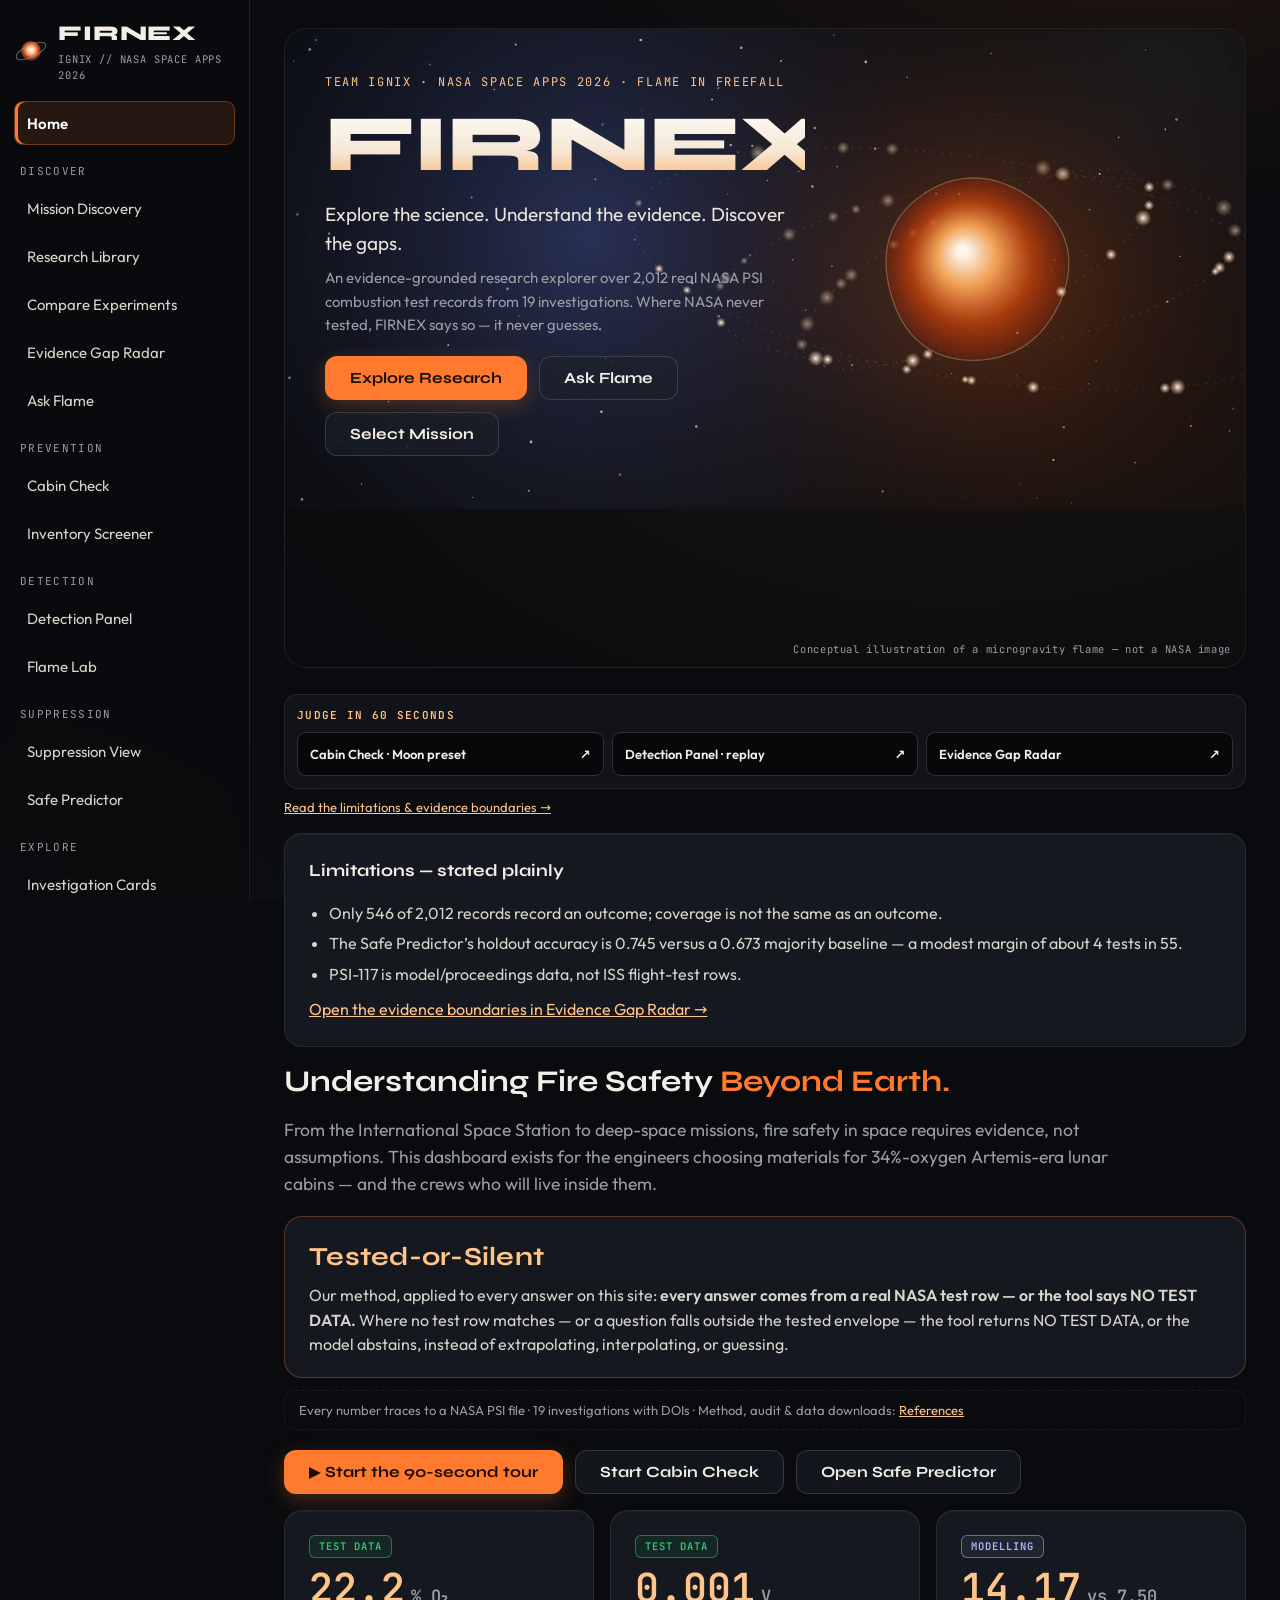
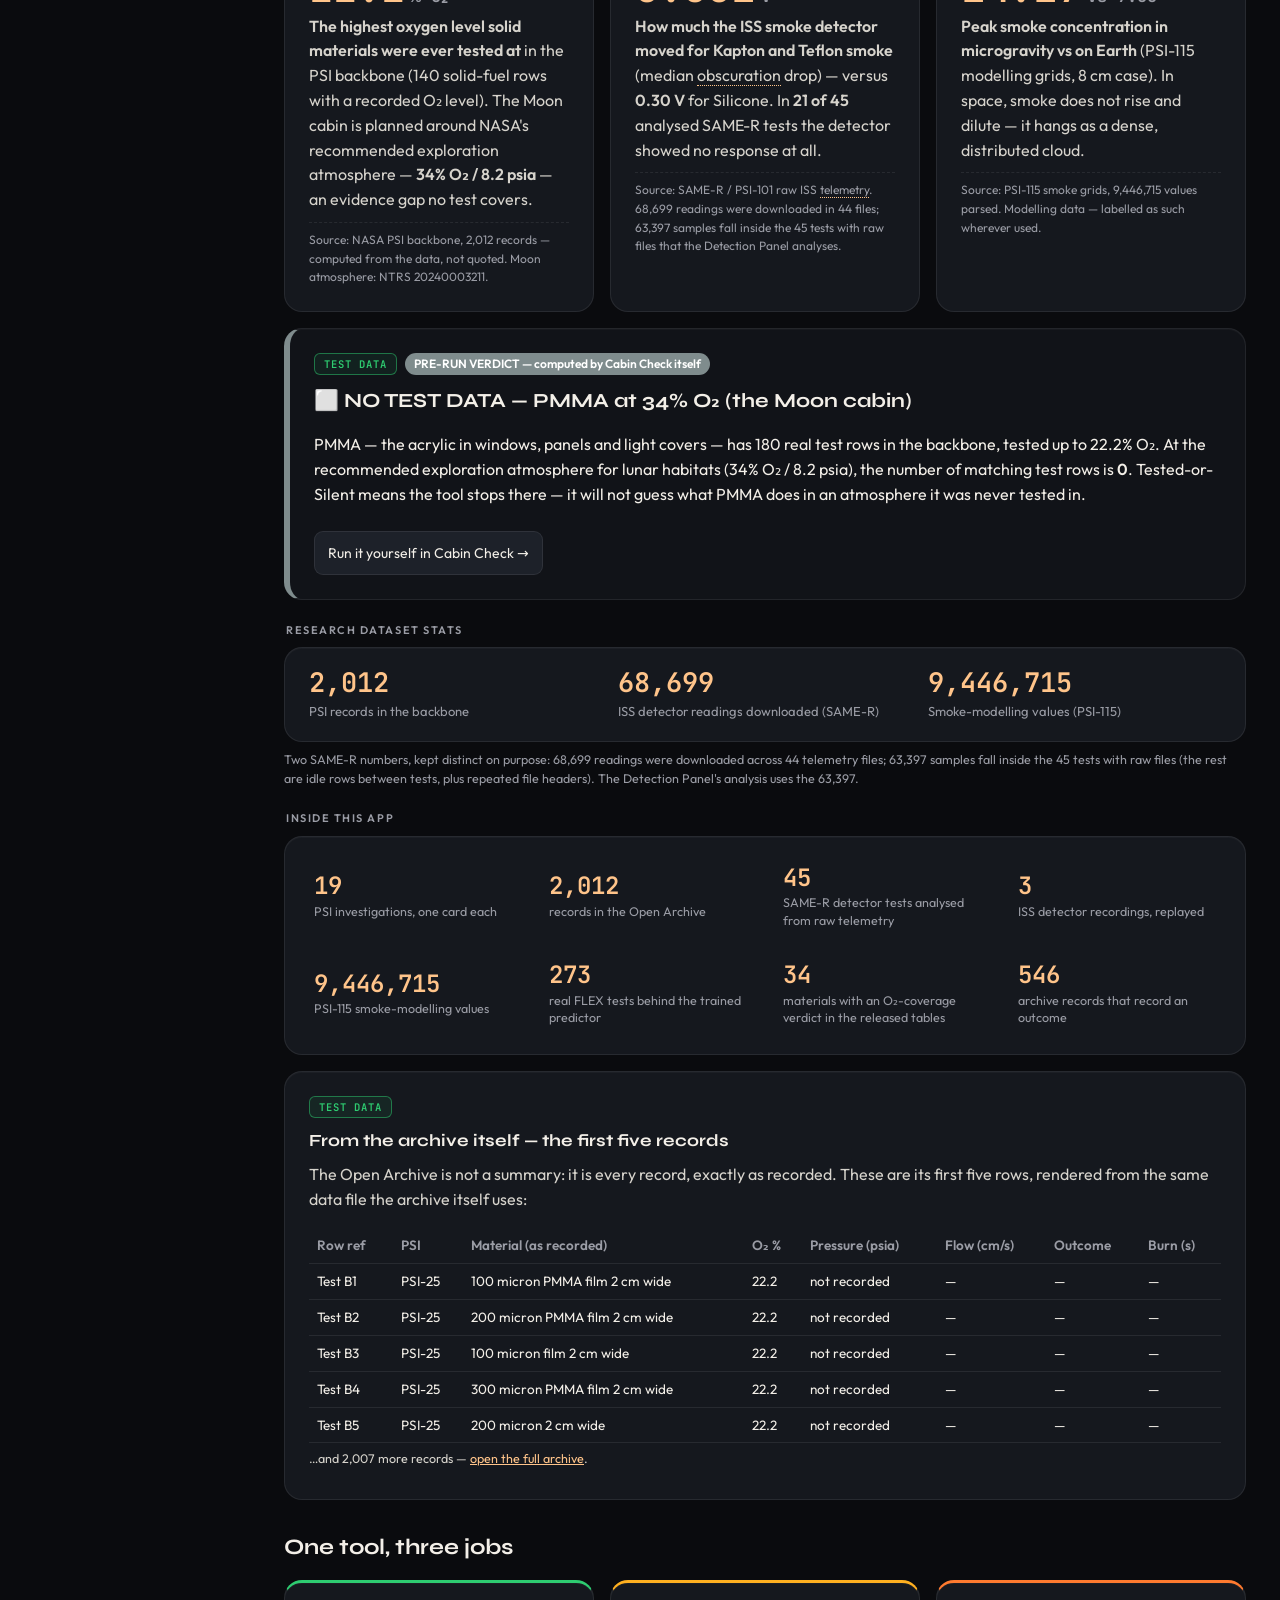
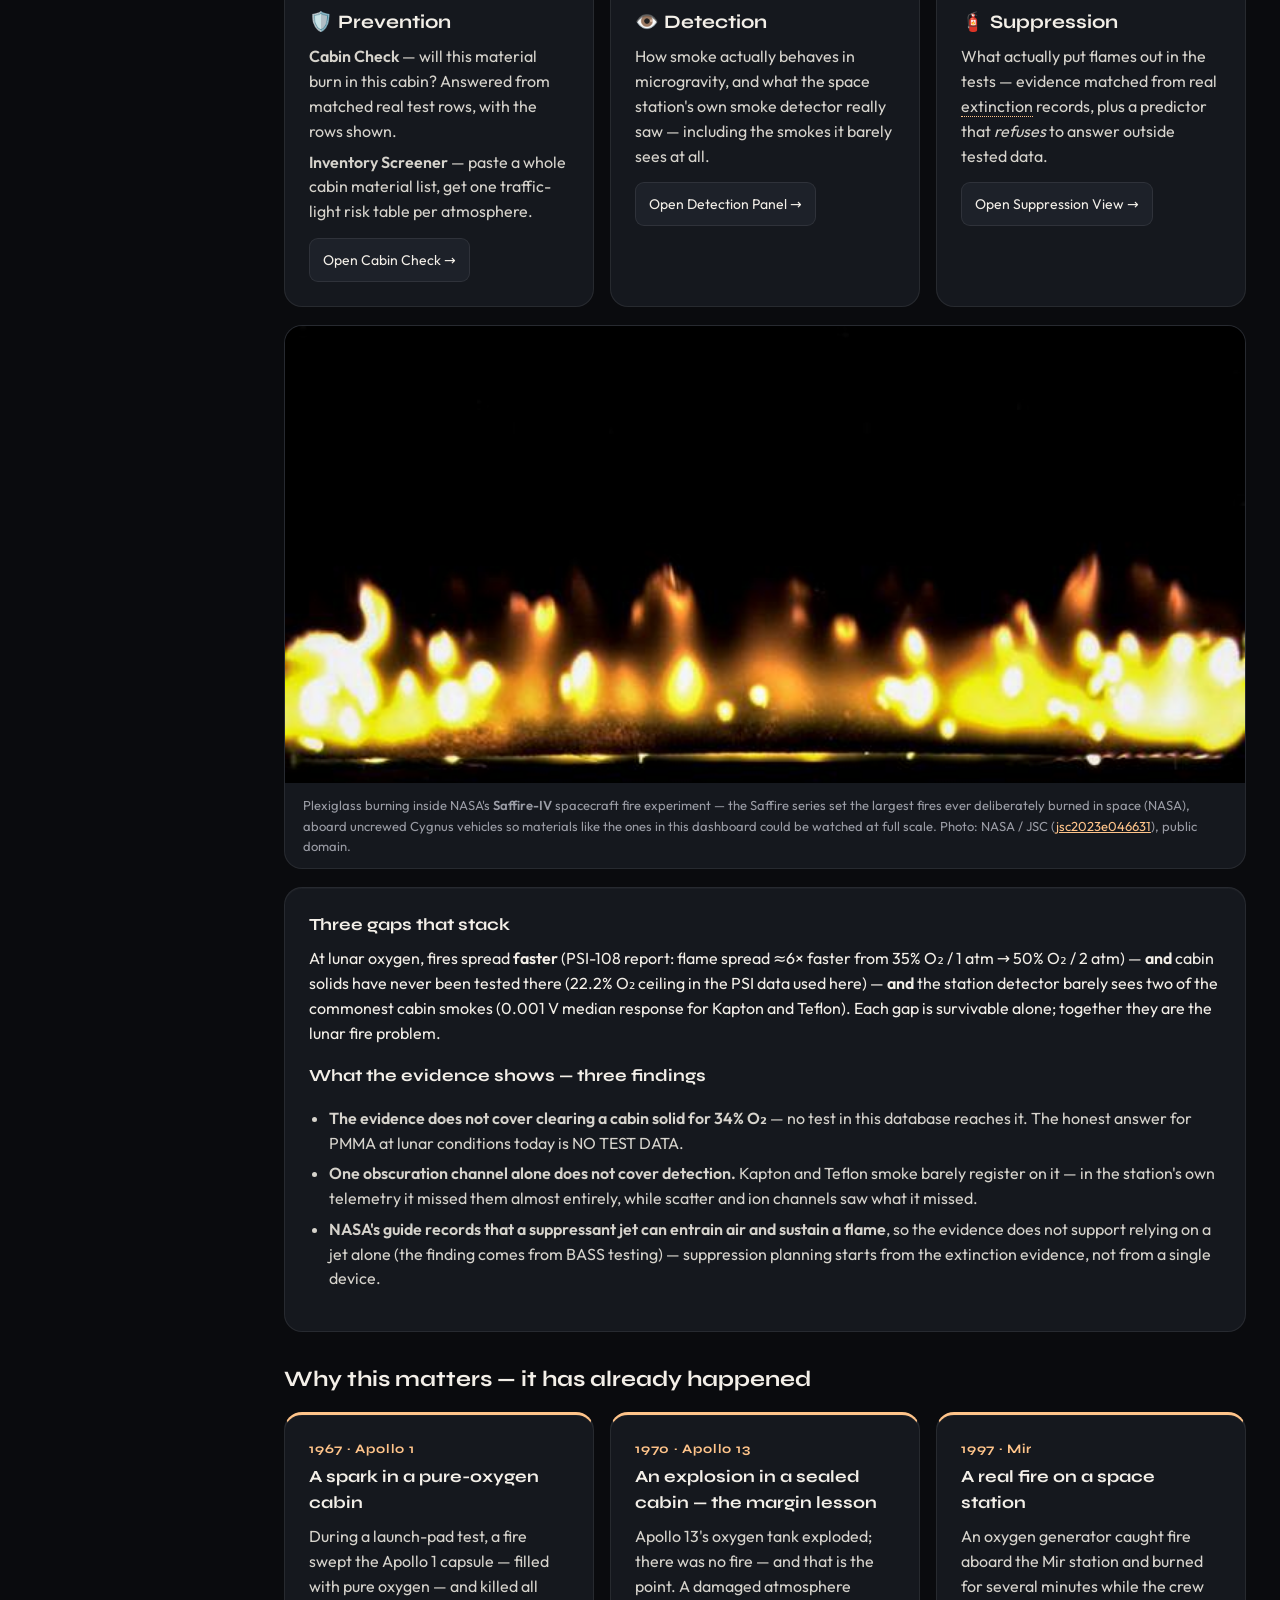
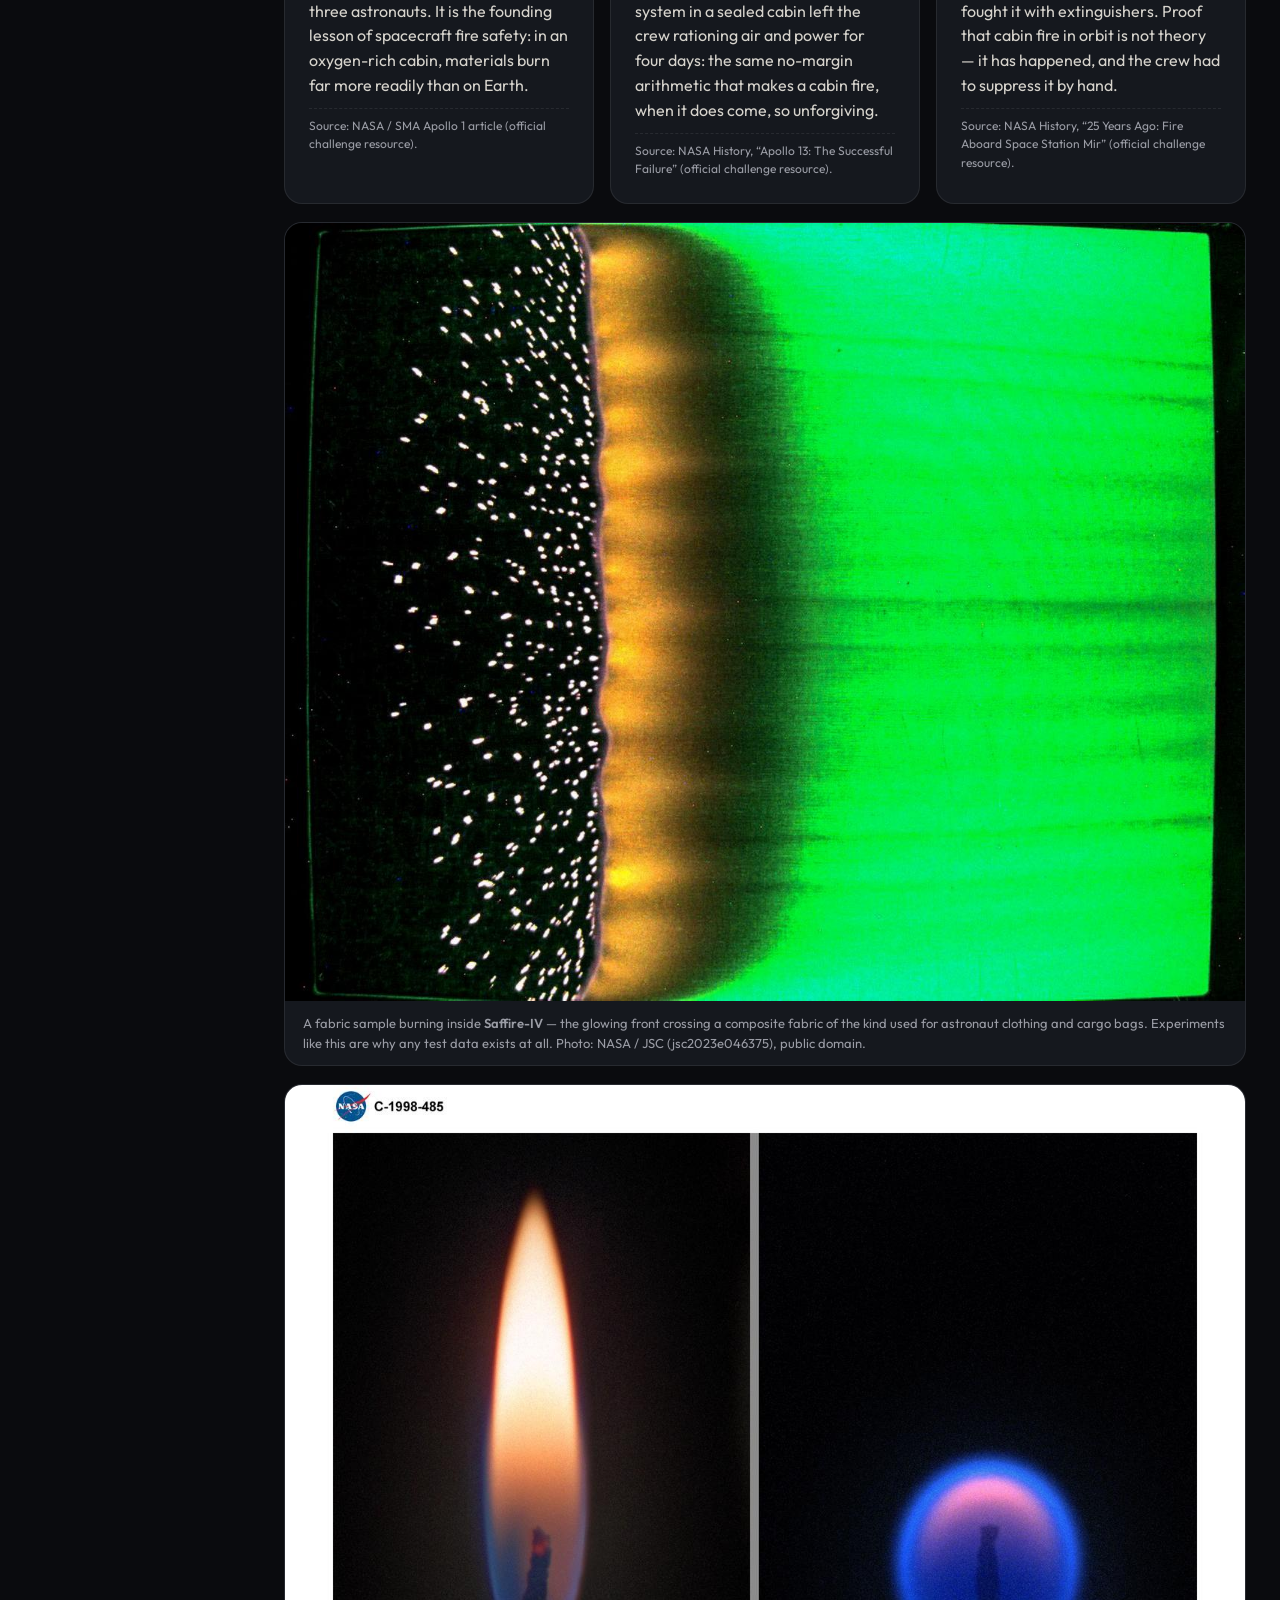
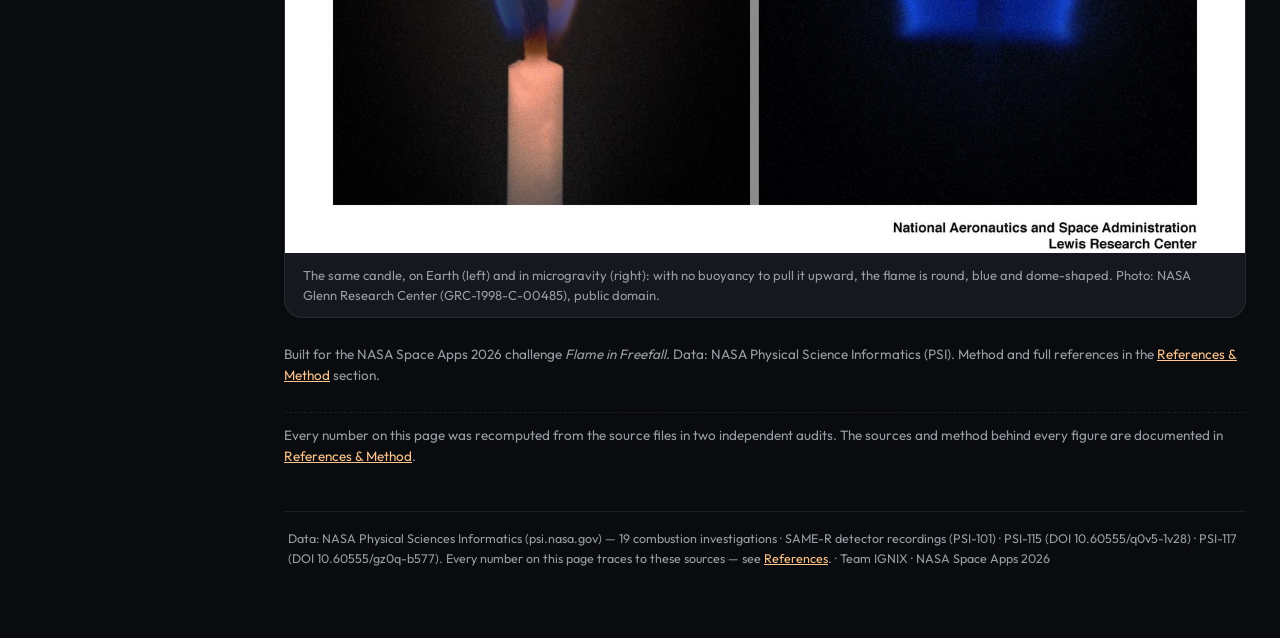
==== commit 8712d72f: "Add updated FIRNEX website and project files" ====
--- a/index.html
+++ b/index.html
@@ -3,32 +3,68 @@
 <head>
 <meta charset="UTF-8">
 <meta name="viewport" content="width=device-width, initial-scale=1.0">
-<title>Flame in Freefall — Spacecraft Fire-Safety Decisions from Real NASA Test Data</title>
-<meta name="description" content="A dashboard that turns NASA PSI combustion data into fire-safety decisions for spacecraft cabins: Prevention, Detection, Suppression. Real test rows only — no guesses.">
-<meta property="og:title" content="Flame in Freefall — Tested-or-Silent">
-<meta property="og:description" content="Cabin fire-safety decisions from 2,012 real NASA PSI test records, 63,397 analysed ISS detector samples and 9.4M smoke-modelling values. Every answer comes from a real NASA test row — or the tool says NO TEST DATA.">
+<title>FIRNEX — Evidence-Grounded Space Fire Research (Team IGNIX)</title>
+<meta name="description" content="FIRNEX by team IGNIX — explore NASA PSI combustion research, compare experiments and see evidence gaps. A dashboard that turns NASA PSI combustion data into fire-safety decisions for spacecraft cabins: Prevention, Detection, Suppression. Real test rows only — no guesses.">
+<meta name="firnex-site-url" content="https://whimsical-custard-58b654.netlify.app/">
+<meta property="og:title" content="FIRNEX — Evidence-Grounded Space Fire Research (Team IGNIX)">
+<meta property="og:description" content="FIRNEX by team IGNIX — explore NASA PSI combustion research, compare experiments and see evidence gaps. A dashboard that turns NASA PSI combustion data into fire-safety decisions for spacecraft cabins: Prevention, Detection, Suppression. Real test rows only — no guesses.">
 <meta property="og:type" content="website">
-<meta property="og:url" content="https://muneer-ul-hassan.github.io/flame-in-freefall/">
-<meta property="og:image" content="https://muneer-ul-hassan.github.io/flame-in-freefall/assets/saffire-pmma.jpg">
+<meta property="og:url" content="https://whimsical-custard-58b654.netlify.app/">
+<meta property="og:image" content="https://whimsical-custard-58b654.netlify.app/assets/saffire-pmma.jpg">
+<meta name="twitter:image" content="https://whimsical-custard-58b654.netlify.app/assets/saffire-pmma.jpg">
+<meta property="og:image:alt" content="Plexiglass burning inside NASA's Saffire-IV spacecraft fire experiment">
 <meta name="twitter:card" content="summary_large_image">
-<link rel="preconnect" href="https://fonts.googleapis.com">
-<link rel="preconnect" href="https://fonts.gstatic.com" crossorigin>
-<link href="https://fonts.googleapis.com/css2?family=Space+Grotesk:wght@500;600;700&family=Inter:wght@400;500;600;700&family=JetBrains+Mono:wght@500;700;800&display=swap" rel="stylesheet">
+<meta name="twitter:title" content="FIRNEX — Evidence-Grounded Space Fire Research (Team IGNIX)">
+<meta name="twitter:description" content="FIRNEX by team IGNIX — explore NASA PSI combustion research, compare experiments and see evidence gaps. A dashboard that turns NASA PSI combustion data into fire-safety decisions for spacecraft cabins: Prevention, Detection, Suppression. Real test rows only — no guesses.">
+<meta name="twitter:image:alt" content="Plexiglass burning inside NASA's Saffire-IV spacecraft fire experiment">
+<link rel="icon" type="image/svg+xml" href="data:image/svg+xml,%3Csvg xmlns='http://www.w3.org/2000/svg' viewBox='0 0 64 64'%3E%3Cpath fill='%23ff7a2f' d='M34 3c3 15-8 17-5 29 2 7 9 7 10 1 1-4-1-7-3-10 13 7 20 18 15 29-4 9-13 12-23 9C13 58 7 49 10 38c2-8 8-13 15-20-1 10 4 13 8 15-3-13 1-22 1-30z'/%3E%3C/svg%3E">
+<link rel="canonical" href="https://whimsical-custard-58b654.netlify.app/">
 <link rel="stylesheet" href="style.css">
-<script src="vendor/gsap.min.js"></script>
+<link rel="stylesheet" href="firnex.css">
+<link rel="preload" href="assets/fonts/syne-latin-800-normal.woff2" as="font" type="font/woff2" crossorigin>
+<script>
+  const FIRNEX_SITE_URL = document.querySelector('meta[name="firnex-site-url"]').content.replace(/\/$/, '');
+  document.querySelector('link[rel="canonical"]').href = FIRNEX_SITE_URL + '/';
+  document.querySelector('meta[property="og:url"]').content = FIRNEX_SITE_URL + '/';
+  const schema = {
+    "@context": "https://schema.org",
+    "@graph": [
+      {"@type":"WebSite","name":"FIRNEX","url":FIRNEX_SITE_URL + "/","description":"FIRNEX — Evidence-Grounded Space Fire Research (Team IGNIX)."},
+      {"@type":"Dataset","name":"FIRNEX NASA PSI combustion research dataset","description":"A research explorer over 2,012 NASA PSI combustion test records from 19 investigations, with SAME-R detector telemetry and PSI-115 smoke-modelling data. PSI-117 is identified as model/proceedings data.","url":FIRNEX_SITE_URL + "/","creator":{"@type":"Organization","name":"Team IGNIX"}}
+    ]
+  };
+  const schemaTag = document.createElement('script');
+  schemaTag.type = 'application/ld+json';
+  schemaTag.textContent = JSON.stringify(schema);
+  document.head.append(schemaTag);
+  const shareImage = FIRNEX_SITE_URL + '/assets/saffire-pmma.jpg';
+  for (const key of ['og:image', 'twitter:image']) {
+    let tag = document.querySelector('meta[property="' + key + '"],meta[name="' + key + '"]');
+    if (!tag) { tag = document.createElement('meta'); tag.setAttribute(key.startsWith('og:') ? 'property' : 'name', key); document.head.append(tag); }
+    tag.content = shareImage;
+  }
+</script>
+<script src="vendor/gsap.min.js" defer></script>
 </head>
 <body>
+<a class="skip-link" href="#main-content">Skip to content</a>
 <div class="layout">
   <aside class="sidebar">
     <div class="brand">
-      <div class="brand-mark">🔥</div>
+      <div class="brand-mark" aria-hidden="true"><svg width="34" height="34" viewBox="0 0 34 34" role="img" aria-label="FIRNEX flame mark"><defs><radialGradient id="bm" cx="50%" cy="45%" r="55%"><stop offset="0" stop-color="#fff"/><stop offset=".35" stop-color="#ffc48a"/><stop offset=".7" stop-color="#c2410c"/><stop offset="1" stop-color="#1d2129"/></radialGradient></defs><circle cx="17" cy="17" r="10" fill="url(#bm)"/><ellipse cx="17" cy="17" rx="16" ry="6" fill="none" stroke="#9a9ca5" stroke-opacity=".6" transform="rotate(-25 17 17)"/></svg></div>
       <div>
-        <div class="brand-name">Flame in Freefall</div>
-        <div class="brand-sub">NASA Space Apps 2026</div>
+        <div class="brand-name">FIRNEX</div>
+        <div class="brand-sub">IGNIX // NASA SPACE APPS 2026</div>
       </div>
     </div>
     <nav id="nav">
       <button data-sec="home" class="active">Home</button>
+      <div class="nav-group">DISCOVER</div>
+      <button data-sec="missions">Mission Discovery</button>
+      <button data-sec="library">Research Library</button>
+      <button data-sec="compare">Compare Experiments</button>
+      <button data-sec="gaps">Evidence Gap Radar</button>
+      <button data-sec="ask">Ask Flame</button>
       <div class="nav-group">PREVENTION</div>
       <button data-sec="cabin">Cabin Check</button>
       <button data-sec="screener">Inventory Screener</button>
@@ -47,10 +83,41 @@
     <div class="side-note">Every number on this site comes from a real NASA PSI test record. Where NASA never tested, this tool says so — it never guesses.</div>
   </aside>
 
-  <main>
+  <main id="main-content" tabindex="-1">
     <!-- ============ HOME ============ -->
     <section id="sec-home" class="sec active">
-      <h1>Understanding Fire Safety <span class="accent">Beyond Earth.</span></h1>
+      <div class="hero" id="hero">
+        <canvas id="hero-canvas" role="img" aria-label="Conceptual animated illustration of a microgravity flame"></canvas>
+        <div class="hero-copy">
+          <div class="hero-kicker">Team IGNIX · NASA Space Apps 2026 · Flame in Freefall</div>
+          <h1>FIRNEX</h1>
+          <p class="hero-tag">Explore the science. Understand the evidence. Discover the gaps.</p>
+          <p class="hero-sub">An evidence-grounded research explorer over <span data-fx="rows">2,012</span> real NASA PSI combustion test records from <span data-fx="invs">19</span> investigations. Where NASA never tested, FIRNEX says so — it never guesses.</p>
+          <div class="cta-row">
+            <button class="cta cta-primary" data-goto="library">Explore Research</button>
+            <button class="cta cta-ghost" data-goto="ask">Ask Flame</button>
+            <button class="cta cta-ghost" data-goto="missions">Select Mission</button>
+          </div>
+        </div>
+        <div class="hero-note">Conceptual illustration of a microgravity flame — not a NASA image</div>
+      </div>
+      <div class="judge-strip" aria-label="Judge in 60 seconds">
+        <div class="judge-heading">Judge in 60 seconds</div>
+        <a href="#cabin" data-goto="cabin" data-judge-moon>Cabin Check · Moon preset <span aria-hidden="true">↗</span></a>
+        <a href="#detection" data-goto="detection" data-judge-replay>Detection Panel · replay <span aria-hidden="true">↗</span></a>
+        <a href="#gaps" data-goto="gaps">Evidence Gap Radar <span aria-hidden="true">↗</span></a>
+      </div>
+      <p class="home-limit-link"><a href="#gaps" data-goto="gaps">Read the limitations &amp; evidence boundaries →</a></p>
+      <div class="card wide limitation-summary" id="home-limitations">
+        <h3>Limitations — stated plainly</h3>
+        <ul class="refs-list">
+          <li>Only 546 of 2,012 records record an outcome; coverage is not the same as an outcome.</li>
+          <li>The Safe Predictor’s holdout accuracy is 0.745 versus a 0.673 majority baseline — a modest margin of about 4 tests in 55.</li>
+          <li>PSI-117 is model/proceedings data, not ISS flight-test rows.</li>
+        </ul>
+        <a href="#gaps" data-goto="gaps">Open the evidence boundaries in Evidence Gap Radar →</a>
+      </div>
+      <h2 class="home-h2">Understanding Fire Safety <span class="accent">Beyond Earth.</span></h2>
       <p class="lede">From the International Space Station to deep-space missions, fire safety in space requires evidence, not assumptions. This dashboard exists for the engineers choosing materials for 34%-oxygen Artemis-era lunar cabins — and the crews who will live inside them.</p>
 
       <div class="method-banner">
@@ -152,7 +219,7 @@
       </div>
 
       <figure class="img-fig">
-        <img src="assets/saffire-pmma.jpg" alt="Plexiglass burning inside NASA's Saffire-IV spacecraft fire experiment" loading="lazy">
+        <img src="assets/saffire-pmma.jpg" alt="Plexiglass burning inside NASA's Saffire-IV spacecraft fire experiment" loading="lazy" width="640" height="305">
         <figcaption>Plexiglass burning inside NASA's <strong>Saffire-IV</strong> spacecraft fire experiment — the Saffire series set the largest fires ever deliberately burned in space (NASA), aboard uncrewed Cygnus vehicles so materials like the ones in this dashboard could be watched at full scale. Photo: NASA / JSC (<a href="https://images.nasa.gov/details/jsc2023e046631" target="_blank" rel="noopener">jsc2023e046631</a>), public domain.</figcaption>
       </figure>
 
@@ -189,15 +256,87 @@
         </div>
       </div>
       <figure class="img-fig">
-        <img src="assets/saffire-flame.jpg" alt="A fabric sample burning inside NASA's Saffire-IV spacecraft fire experiment" loading="lazy">
+        <img src="assets/saffire-flame.jpg" alt="A fabric sample burning inside NASA's Saffire-IV spacecraft fire experiment" loading="lazy" width="1280" height="1037">
         <figcaption>A fabric sample burning inside <strong>Saffire-IV</strong> — the glowing front crossing a composite fabric of the kind used for astronaut clothing and cargo bags. Experiments like this are why any test data exists at all. Photo: NASA / JSC (jsc2023e046375), public domain.</figcaption>
       </figure>
       <figure class="img-fig">
-        <img src="assets/candle-compare.jpg" alt="The same candle burning on Earth (tall, teardrop-shaped flame) and in microgravity (round, blue, dome-shaped flame)" loading="lazy">
+        <img src="assets/candle-compare.jpg" alt="The same candle burning on Earth (tall, teardrop-shaped flame) and in microgravity (round, blue, dome-shaped flame)" loading="lazy" width="1280" height="1024">
         <figcaption>The same candle, on Earth (left) and in microgravity (right): with no buoyancy to pull it upward, the flame is round, blue and dome-shaped. Photo: NASA Glenn Research Center (GRC-1998-C-00485), public domain.</figcaption>
       </figure>
       <p class="foot-note">Built for the NASA Space Apps 2026 challenge <em>Flame in Freefall</em>. Data: NASA Physical Science Informatics (PSI). Method and full references in the <a href="#refs" data-goto="refs">References &amp; Method</a> section.</p>
       <p class="foot-note verify-line">Every number on this page was recomputed from the source files in two independent audits. The sources and method behind every figure are documented in <a href="#refs" data-goto="refs">References &amp; Method</a>.</p>
+    </section>
+
+        <!-- ============ FIRNEX: MISSION DISCOVERY ============ -->
+    <section id="sec-missions" class="sec">
+      <h1>Mission Discovery</h1>
+      <p class="lede">Pick a mission type. FIRNEX reveals the NASA investigations in the PSI data that bear on it — and whether their recorded test conditions actually overlap the mission atmosphere.</p>
+      <div class="fx-legend" aria-label="Evidence classes"><span class="ev ev-MEASURED">MEASURED</span><span class="ev ev-MODELLED">MODELLED</span><span class="ev ev-REPORTED">REPORTED</span><span class="ev ev-INFERRED">INFERRED</span><span class="ev ev-UNKNOWN">UNKNOWN</span></div>
+      <div class="mission-tabs" role="group" aria-label="Mission type" id="mission-tabs"></div>
+      <div class="fx-ctrls">
+        <label>O₂ (%)<input type="number" id="ms-o2" min="0" max="100" step="any" placeholder="not defined"></label>
+        <label>Pressure (psia)<input type="number" id="ms-p" min="0" max="100" step="any" placeholder="not defined"></label>
+        <span class="mono" style="font-size:12px;color:var(--muted)" id="ms-src"></span>
+      </div>
+      <div class="fx-grid">
+        <div><div class="const-wrap"><svg id="constellation" class="const-svg" viewBox="0 0 700 560" role="group" aria-label="Research constellation"></svg></div>
+          <div class="key"><span><i style="background:#ff7a2f"></i>O₂ and pressure ranges overlap</span><span><i style="background:#5b7cfa"></i>one range overlaps</span><span><i style="background:#e5484d"></i>recorded range does not reach it</span><span><i style="background:transparent;border:1px dashed #9a9ca5"></i>conditions not recorded</span><span>Inner orbit = direct, outer = indirect</span></div>
+          <div class="fx-note" id="ms-note"></div></div>
+        <aside class="fx-insp" id="ms-insp" aria-live="polite"><p class="mono" style="color:var(--muted)">Select a node to open the investigation.</p></aside>
+      </div>
+    </section>
+
+    <!-- ============ FIRNEX: RESEARCH LIBRARY ============ -->
+    <section id="sec-library" class="sec">
+      <h1>Research Library</h1>
+      <p class="lede">All <span data-fx="invs">19</span> NASA PSI combustion investigations in the data, filterable by what was actually recorded. Blank means “not recorded”, never zero.</p>
+      <div class="fx-legend" aria-label="Evidence classes"><span class="ev ev-MEASURED">MEASURED</span><span class="ev ev-MODELLED">MODELLED</span><span class="ev ev-REPORTED">REPORTED</span><span class="ev ev-INFERRED">INFERRED</span><span class="ev ev-UNKNOWN">UNKNOWN</span></div>
+      <div class="fx-ctrls">
+        <label>Search<input type="search" id="lib-q" placeholder="name, accession, fuel…" aria-label="Search investigations"></label>
+        <label>Family<select id="lib-fam"></select></label>
+        <label>O₂ ≥ (%)<input type="number" id="lib-o2lo" min="0" max="100" step="any"></label>
+        <label>O₂ ≤ (%)<input type="number" id="lib-o2hi" min="0" max="100" step="any"></label>
+        <label style="flex-direction:row;align-items:center;gap:8px"><input type="checkbox" id="lib-unrec" checked style="min-width:0"> include O₂ not recorded</label>
+        <span class="mono" id="lib-count" style="font-size:12px;color:var(--muted)"></span>
+      </div>
+      <div class="fx-note">Gravity: the PSI tables used here have <strong>no gravity field</strong> and no partial-gravity (lunar/Mars g) data, so there is no gravity filter.</div>
+      <div class="fx-grid">
+        <div class="fx-list" id="lib-list"></div>
+        <aside class="fx-insp" id="lib-insp" aria-live="polite"><p class="mono" style="color:var(--muted)">Select an investigation.</p></aside>
+      </div>
+    </section>
+
+    <!-- ============ FIRNEX: COMPARE ============ -->
+    <section id="sec-compare" class="sec">
+      <h1>Compare Experiments</h1>
+      <p class="lede">Pick 2–3 investigations. Only fields that were actually recorded are compared; where studies cannot be compared fairly, FIRNEX says why.</p>
+      <div class="fx-ctrls"><fieldset style="border:1px solid var(--line);border-radius:12px;padding:10px 14px;margin:0"><legend class="mono" style="font-size:11px;color:var(--muted)">CHOOSE UP TO 3</legend><div id="cmp-pick" style="display:flex;flex-wrap:wrap;gap:6px 16px"></div></fieldset></div>
+      <div id="cmp-out"></div>
+    </section>
+
+    <!-- ============ FIRNEX: GAP RADAR ============ -->
+    <section id="sec-gaps" class="sec">
+      <h1>Evidence Gap Radar</h1>
+      <p class="lede">Where the PSI test records cluster — and where they do not. Counts are numbers of recorded test rows, not safety scores. An empty cell means “no rows in this data”, not “safe” or “unsafe”.</p>
+      <div class="fx-legend" aria-label="Evidence classes"><span class="ev ev-MEASURED">MEASURED</span><span class="ev ev-MODELLED">MODELLED</span><span class="ev ev-REPORTED">REPORTED</span><span class="ev ev-INFERRED">INFERRED</span><span class="ev ev-UNKNOWN">UNKNOWN</span></div>
+      <div class="fx-ctrls"><label>Axis<select id="gap-axis"><option value="o2">Oxygen concentration (%)</option><option value="p">Pressure (psia)</option></select></label></div>
+      <div class="tbl-wrap"><table class="fx-table radar" id="gap-table"></table></div>
+      <div id="gap-detail" aria-live="polite" class="fx-note">Select a cell to see which investigations contribute.</div>
+      <h2>Evidence-to-Decision cards</h2>
+      <p class="lede" style="font-size:15px">Traceable evidence summaries — not safety recommendations.</p>
+      <div class="ev-cards" id="ev-cards"></div>
+      <h2 id="limitations">What the project can and cannot say</h2>
+      <div class="tbl-wrap"><table class="fx-table" id="gap-classes"></table></div>
+    </section>
+
+    <!-- ============ FIRNEX: ASK FLAME ============ -->
+    <section id="sec-ask" class="sec">
+      <h1>Ask Flame</h1>
+      <p class="lede">Retrieval, not generation: every answer is quoted from NASA-derived records with its source, so it cannot hallucinate. If nothing matches, it abstains.</p>
+      <p class="lede">An evidence search over FIRNEX’s own NASA-derived data and its claims table. It is <strong>not</strong> a generative AI: it retrieves, cites and abstains. If nothing in the sources matches, it says so.</p>
+      <form class="ask-form" id="ask-form"><input type="search" id="ask-q" placeholder="e.g. smoke detector Kapton, droplet extinction oxygen, Moon atmosphere" aria-label="Ask Flame"><button class="cta cta-primary" type="submit">Search evidence</button></form>
+      <div class="ask-chips" id="ask-chips"></div>
+      <div id="ask-out" aria-live="polite"></div>
     </section>
 
     <!-- ============ CABIN CHECK ============ -->
@@ -213,8 +352,9 @@
         <div class="chart-note">Markers: ISS cabin 21% · Moon exploration 34% · Spacesuit 100%. Counts computed from the shipped backbone at load; design-range rows (a planned test matrix, not tests) are excluded.</div>
         <h3 style="margin-top:20px">Conditions actually tested — O₂ × pressure</h3>
         <p>Each dot is one real record with both values recorded (<span data-fill="scatter-n"></span> records), coloured by family. Note the honest gap behind this chart: only <span data-fill="o2flow-n"></span> backbone records record <em>both</em> O₂ and airflow, so the condition scatter uses O₂ × pressure, the pair the archive actually supports.</p>
-        <canvas id="scatter-canvas" width="980" height="380" class="chart-canvas"></canvas>
-        <div class="legend-row"><span><i class="dot" style="background:#2ECC71"></i>Solids</span><span><i class="dot" style="background:#38BDF8"></i>Droplets</span><span><i class="dot" style="background:#FFB020"></i>Gas flames</span><span><i class="dot" style="background:#c792ff"></i>Aerosols / smoke</span></div>
+        <p class="chart-loading" data-chart-loading="scatter-canvas" role="status">Loading chart data…</p>
+        <canvas id="scatter-canvas" role="img" aria-label="Scatter chart of recorded oxygen and pressure conditions by fuel family" width="980" height="380" class="chart-canvas"></canvas>
+        <div class="legend-row"><span><i class="dot" style="background:#2ECC71"></i>Solids</span><span><i class="dot" style="background:#38BDF8"></i>Droplets</span><span><i class="dot" style="background:#FFB020"></i>Gas flames</span><span><i class="dot" style="background:#a9bcff"></i>Aerosols / smoke</span></div>
       </div>
 
       <div class="panel">
@@ -235,7 +375,7 @@
         <div class="preset-row">
           <span>Presets:</span>
           <button class="preset" data-o2="21" data-p="14.7">ISS cabin · 21% O₂ · 14.7 psia</button>
-          <button class="preset" data-o2="34" data-p="8.2">Moon exploration · 34% O₂ · 8.2 psia</button>
+          <button class="preset" id="judge-moon-preset" data-o2="34" data-p="8.2">Moon exploration · 34% O₂ · 8.2 psia</button>
           <button class="preset" data-o2="100" data-p="4.3">Spacesuit · 100% O₂ · 4.3 psia</button>
         </div>
         <button id="cc-run" class="run">Check against test data</button>
@@ -279,7 +419,8 @@
         <h3>Watch the detector miss it — SAME-R telemetry replay</h3>
         <p>These are the <strong>actual recorded voltages</strong> from the ISS detector, one sample per second, replayed — not an animation of what we think happened. Kapton test 62 is the lesson: smoke is generated from elapsed 200 s, the obscuration beam barely moves… while the scatter and ion channels do. (This is a replay of raw SAME-R HKP telemetry; it makes no claim to be the first of its kind — it is simply the station's own recording, played back.)</p>
         <div class="preset-row" id="replay-tests"></div>
-        <canvas id="replay-canvas" width="980" height="330" class="chart-canvas"></canvas>
+        <p class="chart-loading" data-chart-loading="replay-canvas" role="status">Loading detector replay…</p>
+        <canvas id="replay-canvas" role="img" aria-label="Replay chart of recorded ISS smoke detector telemetry" width="980" height="330" class="chart-canvas"></canvas>
         <div class="replay-controls">
           <button class="goto" id="replay-play">▶ Play</button>
           <input type="range" id="replay-scrub" min="0" max="1000" value="0">
@@ -360,8 +501,8 @@
           <button class="preset" id="smoke-flow-toggle">Show flow direction</button>
         </div>
         <div class="smoke-pair">
-          <figure><img id="smoke-img-earth" src="assets/smoke-8cm-earth.png" alt="PSI-115 modelled smoke field, Earth gravity, 8 cm case"><figcaption>Earth gravity</figcaption></figure>
-          <figure><img id="smoke-img-ug" src="assets/smoke-8cm-ug.png" alt="PSI-115 modelled smoke field, microgravity, 8 cm case"><figcaption>Microgravity</figcaption></figure>
+          <figure><img id="smoke-img-earth" src="assets/smoke-8cm-earth.png" loading="lazy" alt="PSI-115 modelled smoke field, Earth gravity, 8 cm case" width="1056" height="264"><figcaption>Earth gravity</figcaption></figure>
+          <figure><img id="smoke-img-ug" src="assets/smoke-8cm-ug.png" loading="lazy" alt="PSI-115 modelled smoke field, microgravity, 8 cm case" width="1056" height="264"><figcaption>Microgravity</figcaption></figure>
         </div>
         <div class="src">Modelled smoke field from PSI-115 (CFD analysed data), not a photograph and not flight measurements. Single analysed field per case — shown as a still image; no time series exists in this dataset. Colour scale is shared between the two panels so the comparison is honest. The flow view overlays unit direction vectors from the same model's U/V fields (direction only, not speed).</div>
         <h3 style="margin-top:20px">How big is space smoke? — particle-size distribution</h3>
@@ -401,11 +542,11 @@
 
         <div class="flame-pair">
           <figure id="fl-fig-earth">
-            <canvas id="fl-earth" width="470" height="400" class="chart-canvas"></canvas>
+            <canvas id="fl-earth" role="img" aria-label="Simulated flame spread on Earth gravity" width="470" height="400" class="chart-canvas"></canvas>
             <figcaption>Earth — 1 g · buoyant plume: flame stretches, smoke rises and disperses</figcaption>
           </figure>
           <figure id="fl-fig-ug">
-            <canvas id="fl-ug" width="470" height="400" class="chart-canvas"></canvas>
+            <canvas id="fl-ug" role="img" aria-label="Simulated flame spread in microgravity" width="470" height="400" class="chart-canvas"></canvas>
             <figcaption>Microgravity — ISS · round flame: smoke accumulates around it</figcaption>
           </figure>
         </div>
@@ -560,7 +701,8 @@
         <h3>Where it answers, where it refuses — the decision map</h3>
         <p>The exported tree evaluated over the whole O₂ × pressure plane. Green shades = predicts Extinction (darker = more of the leaf's training tests extinguished); red = predicts No-extinction; <strong>grey = refuses</strong> (outside the tested envelope). Most of this map is refusal — and that is the honest picture.</p>
         <div class="preset-row"><button class="preset pmap-fuel active" data-fuel="Methanol">Methanol</button><button class="preset pmap-fuel" data-fuel="Heptane">Heptane</button></div>
-        <canvas id="pmap-canvas" width="980" height="400" class="chart-canvas"></canvas>
+        <p class="chart-loading" data-chart-loading="pmap-canvas" role="status">Loading predictor data…</p>
+        <canvas id="pmap-canvas" role="img" aria-label="Safe Predictor decision boundary map across oxygen and pressure conditions" width="980" height="400" class="chart-canvas"></canvas>
         <div class="chart-note">Axes: O₂ 10–36% (x) · pressure 8–47 psia (y). The envelope boundary is the training rows' own range: O₂ 12–34%, 10.18–44.86 psia.</div>
       </div>
 
@@ -665,7 +807,7 @@
 
       <div class="card wide">
         <h3>The method — Tested-or-Silent</h3>
-        <p><strong>Tested-or-Silent: every answer comes from a real NASA test row — or the tool says NO TEST DATA.</strong> Tested-or-Silent is the rule that every answer in Flame in Freefall is produced only from real NASA PSI test rows, matched at the conditions those rows were actually tested at. Where no test row matches — or a question falls outside the tested envelope — the tool returns NO TEST DATA, or the model abstains, instead of extrapolating, interpolating, or guessing.</p>
+        <p><strong>Tested-or-Silent: every answer comes from a real NASA test row — or the tool says NO TEST DATA.</strong> Tested-or-Silent is the rule that every answer in FIRNEX is produced only from real NASA PSI test rows, matched at the conditions those rows were actually tested at. Where no test row matches — or a question falls outside the tested envelope — the tool returns NO TEST DATA, or the model abstains, instead of extrapolating, interpolating, or guessing.</p>
       </div>
 
       <div class="card wide">
@@ -685,8 +827,8 @@
           <li><a href="data/downloads/psi115_summary.csv">psi115_summary.csv</a> — PSI-115 grid statistics (44 files)</li>
           <li><a href="data/downloads/psi117_extinction_tidy.csv">psi117_extinction_tidy.csv</a> — PSI-117 tidy extinction table (93 rows; model/experiment flagged)</li>
           <li><a href="data/downloads/coverage-verdicts.json">coverage-verdicts.json</a> — per-material coverage verdicts from the backbone</li>
-          <li><a href="data/downloads/PSI-101_Experimental table_SAME-R.csv">PSI-101 experimental table (SAME-R)</a> — the original PSI table, unmodified</li>
-          <li><a href="data/downloads/README.md">Dataset release README</a> — sources, DOIs, method and caveats for every file above</li>
+          <li><a href="data/downloads/psi-101_experimental table_same-r.csv">PSI-101 experimental table (SAME-R)</a> — the original PSI table, unmodified</li>
+          <li><a href="data/downloads/readme.md">Dataset release README</a> — sources, DOIs, method and caveats for every file above</li>
         </ul>
         <p>The app's own JSON (backbone, detection, model, archive) lives in the project repository alongside the preparation scripts (<span class="path">prep_data.py</span>, <span class="path">prep_final.py</span>, <span class="path">train_model.py</span>) that compute every number from the PSI source files.</p>
       </div>
@@ -748,16 +890,16 @@
 
       <div class="card wide">
         <h3>How this was built — and audited</h3>
-        <p>Flame in Freefall was built by one developer with AI assistance, under the same rule the site applies to NASA's data: <strong>Tested-or-Silent, applied to our own work.</strong> Before submission, the project ran a hostile self-audit: every displayed number was recomputed from the PSI source files (not from the app's own JSON), every external link was fetched, and every tool was pushed through edge cases — empty inputs, boundary values, impossible atmospheres. Three hostile self-audits found 26 defects and gaps between them (a truncated range, a miscounted sample total, NaN-input verdicts among them); every one was fixed and re-verified. The audits are documented in the <a href="BUILD-REPORT.md">project build report</a>; a two-page summary is in the <a href="evidence-brief-2026-11-14.md">Evidence Brief</a>. If a claim on this site cannot survive that treatment, it does not ship.</p>
+        <p>FIRNEX was built by Team IGNIX with AI assistance, under the same rule the site applies to NASA's data: <strong>Tested-or-Silent, applied to our own work.</strong> Before submission, the project ran a hostile self-audit: every displayed number was recomputed from the PSI source files (not from the app's own JSON), every external link was fetched, and every tool was pushed through edge cases — empty inputs, boundary values, impossible atmospheres. Three hostile self-audits found 26 defects and gaps between them (a truncated range, a miscounted sample total, NaN-input verdicts among them); every one was fixed and re-verified. The audits are documented in the <a href="docs/test-report.md">project test report</a>; a two-page summary is in the <a href="evidence-brief-2026-11-14.md">Evidence Brief</a>. If a claim on this site cannot survive that treatment, it does not ship.</p>
       </div>
 
       <div class="card wide">
         <h3>Tools &amp; attestation</h3>
-        <p>Built as a static web app (HTML/CSS/JavaScript) with the GSAP animation library (vendored locally — the page is fully correct with all CDNs blocked). Decision-tree model trained with scikit-learn in Python and exported to JSON for in-browser inference. AI assistance: Spark — used for data extraction, analysis code, model training and app development. All results were verified against the NASA source data. (Declared here for the Space Apps original-work attestation.) All scientific data is NASA's, via the public PSI repository, cited per investigation above.</p>
-      </div>
-    </section>
-
-    <footer class="cite-strip">Data: NASA Physical Sciences Informatics (psi.nasa.gov) — 19 combustion investigations · SAME-R detector recordings (PSI-101) · PSI-115 (DOI 10.60555/q0v5-1v28) · PSI-117 (DOI 10.60555/gz0q-b577). Every number on this page traces to these sources — see <a href="#refs" data-goto="refs">References</a>.</footer>
+        <p>Built as a static web app (HTML/CSS/JavaScript) with the GSAP animation library (vendored locally — the page is fully correct with all CDNs blocked). Decision-tree model trained with scikit-learn in Python and exported to JSON for in-browser inference. AI assistance: Spark — used for data extraction, analysis code, model training. All results were verified against the NASA source data. (Declared here for the Space Apps original-work attestation.) All scientific data is NASA's, via the public PSI repository, cited per investigation above.</p>
+      </div>
+    </section>
+
+    <footer class="cite-strip">Data: NASA Physical Sciences Informatics (psi.nasa.gov) — 19 combustion investigations · SAME-R detector recordings (PSI-101) · PSI-115 (DOI 10.60555/q0v5-1v28) · PSI-117 (DOI 10.60555/gz0q-b577). Every number on this page traces to these sources — see <a href="#refs" data-goto="refs">References</a>. · Team IGNIX · NASA Space Apps 2026</footer>
 
     <div id="selftest" style="display:none"></div>
   </main>
@@ -781,6 +923,7 @@
 
 <div id="gloss-tip" style="display:none"></div>
 
-<script src="app.js"></script>
+<script src="app.js" defer></script>
+<script src="firnex.js" defer></script>
 </body>
 </html>
--- a/style.css
+++ b/style.css
@@ -33,8 +33,8 @@
 #nav button{background:transparent;border:1px solid transparent;color:var(--text);text-align:left;white-space:nowrap;
   padding:9px 12px;border-radius:9px;font-size:15px;cursor:pointer;font-family:var(--font-body)}
 #nav button:hover{background:var(--panel2)}
-#nav button.active{background:var(--panel2);border-color:rgba(125,211,252,.28);font-weight:600;
-  box-shadow:0 0 14px rgba(56,189,248,.16),inset 0 0 0 1px rgba(125,211,252,.06)}
+#nav button.active{background:var(--panel2);border-color:rgba(255,196,138,.28);font-weight:600;
+  box-shadow:0 0 14px rgba(255,122,47,.16),inset 0 0 0 1px rgba(255,196,138,.06)}
 .nav-group{color:var(--muted);font-size:11px;letter-spacing:.12em;margin:14px 6px 2px}
 .side-note{margin-top:18px;color:var(--muted);font-size:12.5px;border-top:1px solid var(--line);padding-top:12px}
 /* main */
@@ -53,17 +53,17 @@
 /* hero CTAs */
 .cta-row{display:flex;flex-wrap:wrap;gap:12px;margin:20px 0 6px}
 .cta{font-family:var(--font-head);font-weight:600;font-size:15.5px;padding:12px 24px;border-radius:12px;cursor:pointer;
-  border:1px solid rgba(125,211,252,.35);transition:box-shadow .2s ease,transform .2s ease,background .2s ease}
-.cta-primary{background:linear-gradient(180deg,var(--sky),var(--accent));color:#04121F;border-color:transparent;
-  box-shadow:0 0 22px rgba(56,189,248,.40)}
-.cta-primary:hover{box-shadow:0 0 32px rgba(56,189,248,.60);transform:translateY(-1px)}
+  border:1px solid rgba(255,196,138,.35);transition:box-shadow .2s ease,transform .2s ease,background .2s ease}
+.cta-primary{background:linear-gradient(180deg,var(--sky),var(--accent));color:#1a0d03;border-color:transparent;
+  box-shadow:0 0 22px rgba(255,122,47,.40)}
+.cta-primary:hover{box-shadow:0 0 32px rgba(255,122,47,.60);transform:translateY(-1px)}
 .cta-ghost{background:rgba(18,35,58,.65);color:var(--sky)}
-.cta-ghost:hover{background:var(--panel2);box-shadow:0 0 18px rgba(56,189,248,.25);transform:translateY(-1px)}
+.cta-ghost:hover{background:var(--panel2);box-shadow:0 0 18px rgba(255,122,47,.25);transform:translateY(-1px)}
 /* cards */
 .cards3{display:grid;grid-template-columns:repeat(3,1fr);gap:16px;margin:16px 0}
 .cards2{display:grid;grid-template-columns:repeat(2,1fr);gap:16px;margin:16px 0}
 .card{border:1px solid var(--line);border-radius:var(--radius);padding:24px;
-  background:linear-gradient(155deg,rgba(125,211,252,.08),rgba(125,211,252,0) 55%),var(--card)}
+  background:linear-gradient(155deg,rgba(255,196,138,.08),rgba(255,196,138,0) 55%),var(--card)}
 .card.wide{margin:16px 0}
 .card p{margin:6px 0;color:#cfdae4}
 .src{margin-top:10px;font-size:12px;color:var(--muted);border-top:1px dashed var(--line);padding-top:8px}
@@ -76,13 +76,13 @@
 .finding{border-left:3px solid var(--yellow)}
 .goto{background:var(--panel2);border:1px solid var(--line);color:var(--text);padding:8px 13px;
   border-radius:9px;cursor:pointer;margin-top:8px;font-size:14px;font-family:var(--font-body)}
-.goto:hover{border-color:var(--accent);box-shadow:0 0 14px rgba(56,189,248,.25)}
+.goto:hover{border-color:var(--accent);box-shadow:0 0 14px rgba(255,122,47,.25)}
 .foot-note{color:var(--muted);font-size:13.5px;margin-top:26px}
 /* research dataset stats band */
 .band-label{color:var(--muted);font-size:11px;letter-spacing:.14em;text-transform:uppercase;margin:22px 2px 8px;font-weight:600}
 .dataset-band{display:grid;grid-template-columns:repeat(3,1fr);gap:16px;margin:0 0 8px;
   border:1px solid var(--line);border-radius:var(--radius);padding:20px 24px;
-  background:linear-gradient(155deg,rgba(125,211,252,.08),rgba(125,211,252,0) 55%),var(--panel)}
+  background:linear-gradient(155deg,rgba(255,196,138,.08),rgba(255,196,138,0) 55%),var(--panel)}
 .ds-num{font-family:var(--font-mono);font-size:27px;font-weight:800;color:var(--sky);line-height:1.1}
 .ds-label{color:var(--muted);font-size:13px;margin-top:3px}
 /* panels & forms */
@@ -91,16 +91,16 @@
 label{display:flex;flex-direction:column;gap:6px;font-size:13.5px;color:var(--muted);font-weight:600}
 input,select,textarea{background:var(--deep);border:1px solid var(--line);color:var(--text);
   border-radius:9px;padding:10px 11px;font-size:15px;font-family:inherit;width:100%}
-input:focus,select:focus,textarea:focus{outline:none;border-color:rgba(125,211,252,.55);box-shadow:0 0 0 3px rgba(56,189,248,.15)}
+input:focus,select:focus,textarea:focus{outline:none;border-color:rgba(255,196,138,.55);box-shadow:0 0 0 3px rgba(255,122,47,.15)}
 textarea{resize:vertical}
-.run{background:linear-gradient(180deg,var(--sky),var(--accent));color:#04121F;border:none;font-weight:700;
+.run{background:linear-gradient(180deg,var(--sky),var(--accent));color:#1a0d03;border:none;font-weight:700;
   font-family:var(--font-head);font-size:15.5px;padding:11px 22px;border-radius:10px;cursor:pointer;margin-top:14px;
-  box-shadow:0 0 18px rgba(56,189,248,.32)}
-.run:hover{filter:brightness(1.08);box-shadow:0 0 26px rgba(56,189,248,.5)}
+  box-shadow:0 0 18px rgba(255,122,47,.32)}
+.run:hover{filter:brightness(1.08);box-shadow:0 0 26px rgba(255,122,47,.5)}
 .preset-row{display:flex;flex-wrap:wrap;gap:8px;align-items:center;margin-top:14px}
 .preset{background:var(--panel2);border:1px solid var(--line);color:var(--text);padding:7px 12px;
   border-radius:20px;cursor:pointer;font-size:13.5px;font-family:var(--font-body)}
-.preset:hover,.preset.active{border-color:var(--accent);box-shadow:0 0 12px rgba(56,189,248,.22)}
+.preset:hover,.preset.active{border-color:var(--accent);box-shadow:0 0 12px rgba(255,122,47,.22)}
 .method-note{margin-top:14px;color:var(--muted);font-size:13px}
 /* verdicts & chips */
 .verdict{border-radius:var(--radius);padding:24px;margin:16px 0;border:1px solid var(--line);background:var(--panel)}
@@ -126,9 +126,9 @@
 /* investigation cards */
 .cards-grid{display:grid;grid-template-columns:repeat(auto-fill,minmax(300px,1fr));gap:16px;margin-top:16px}
 .inv-card{border:1px solid var(--line);border-radius:var(--radius);padding:20px;
-  background:linear-gradient(155deg,rgba(125,211,252,.08),rgba(125,211,252,0) 55%),var(--card);
+  background:linear-gradient(155deg,rgba(255,196,138,.08),rgba(255,196,138,0) 55%),var(--card);
   transition:transform .18s ease,border-color .18s ease,box-shadow .18s ease}
-.inv-card:hover{transform:translateY(-4px);border-color:rgba(125,211,252,.45);box-shadow:0 8px 26px rgba(56,189,248,.14)}
+.inv-card:hover{transform:translateY(-4px);border-color:rgba(255,196,138,.45);box-shadow:0 8px 26px rgba(255,122,47,.14)}
 .inv-card h3{font-size:16px;line-height:1.35}
 .inv-top{display:flex;justify-content:space-between;align-items:center;margin-bottom:8px}
 .acc-badge{background:var(--panel2);border:1px solid var(--line);border-radius:7px;padding:2px 8px;
@@ -162,13 +162,13 @@
 .dchip{display:inline-block;padding:2px 9px;border-radius:6px;font-size:10.5px;font-weight:800;
   letter-spacing:.09em;font-family:var(--font-mono);border:1px solid}
 .dc-test{color:var(--green);border-color:rgba(46,204,113,.5);background:rgba(46,204,113,.08)}
-.dc-modelling{color:#c792ff;border-color:rgba(199,146,255,.5);background:rgba(199,146,255,.08)}
+.dc-modelling{color:#a9bcff;border-color:rgba(169,188,255,.5);background:rgba(169,188,255,.08)}
 .dc-report{color:var(--yellow);border-color:rgba(255,176,32,.5);background:rgba(255,176,32,.08)}
-.dc-model{color:var(--sky);border-color:rgba(125,211,252,.5);background:rgba(125,211,252,.08)}
+.dc-model{color:var(--sky);border-color:rgba(255,196,138,.5);background:rgba(255,196,138,.08)}
 /* method banner + credibility strip */
-.method-banner{margin:18px 0 0;border:1px solid rgba(125,211,252,.35);border-radius:var(--radius);
-  padding:20px 24px;background:linear-gradient(155deg,rgba(125,211,252,.14),rgba(125,211,252,0) 60%),var(--panel);
-  box-shadow:0 0 24px rgba(56,189,248,.12)}
+.method-banner{margin:18px 0 0;border:1px solid rgba(255,196,138,.35);border-radius:var(--radius);
+  padding:20px 24px;background:linear-gradient(155deg,rgba(255,196,138,.14),rgba(255,196,138,0) 60%),var(--panel);
+  box-shadow:0 0 24px rgba(255,122,47,.12)}
 .method-name{font-family:var(--font-head);font-size:26px;font-weight:700;color:var(--sky);letter-spacing:.01em}
 .method-banner p{margin:6px 0 0;color:#cfdae4;max-width:900px}
 .cred-strip{margin-top:12px;color:var(--muted);font-size:13px;border:1px dashed var(--line);
@@ -214,26 +214,26 @@
 .check-line input{width:auto}
 .archive-scroll{max-height:560px}
 .ar-row{cursor:pointer}
-.ar-row:hover td{background:rgba(125,211,252,.05)}
+.ar-row:hover td{background:rgba(255,196,138,.05)}
 .ar-detail td{background:var(--panel2);color:#cfdae4;font-size:13px;line-height:1.6}
 /* tour */
 #tour-bar{position:fixed;left:0;right:0;bottom:0;z-index:60;display:flex;gap:18px;align-items:center;
-  justify-content:space-between;padding:14px 22px;background:rgba(5,11,20,.96);border-top:1px solid rgba(125,211,252,.4);
+  justify-content:space-between;padding:14px 22px;background:rgba(5,11,20,.96);border-top:1px solid rgba(255,196,138,.4);
   box-shadow:0 -8px 30px rgba(0,0,0,.5)}
 .tour-cap{font-size:15px;max-width:900px}
 #tour-step{font-family:var(--font-mono);color:var(--sky);font-weight:700}
 .tour-btns{display:flex;gap:8px;flex:none}
-.tour-hl{outline:2px solid var(--accent)!important;outline-offset:4px;box-shadow:0 0 30px rgba(56,189,248,.45)!important}
+.tour-hl{outline:2px solid var(--accent)!important;outline-offset:4px;box-shadow:0 0 30px rgba(255,122,47,.45)!important}
 /* command palette */
 #cmdk{position:fixed;inset:0;z-index:70;background:rgba(3,6,12,.72);display:flex;justify-content:center;align-items:flex-start;padding-top:12vh}
-.cmdk-box{width:min(620px,92vw);background:var(--panel);border:1px solid rgba(125,211,252,.35);border-radius:16px;padding:14px;
+.cmdk-box{width:min(620px,92vw);background:var(--panel);border:1px solid rgba(255,196,138,.35);border-radius:16px;padding:14px;
   box-shadow:0 24px 60px rgba(0,0,0,.6)}
 .cmdk-item{display:block;width:100%;text-align:left;background:transparent;border:none;border-bottom:1px solid var(--line);
   color:var(--text);padding:10px 8px;cursor:pointer;font-size:14.5px;font-family:var(--font-body)}
 .cmdk-item:hover{background:var(--panel2)}
 /* glossary */
 .gloss{border-bottom:1px dotted var(--sky);cursor:help;color:inherit}
-#gloss-tip{position:fixed;z-index:80;max-width:280px;background:var(--panel2);border:1px solid rgba(125,211,252,.45);
+#gloss-tip{position:fixed;z-index:80;max-width:280px;background:var(--panel2);border:1px solid rgba(255,196,138,.45);
   border-radius:10px;padding:10px 12px;font-size:13px;color:var(--text);box-shadow:0 12px 30px rgba(0,0,0,.55);line-height:1.5}
 .dl-list a{font-family:var(--font-mono);font-size:13px}
 @media (max-width:900px){
@@ -248,12 +248,12 @@
 /* "Inside this app" inventory band: the app's contents, counted, on Home */
 .inv-band{display:grid;grid-template-columns:repeat(4,1fr);gap:10px;margin:0 0 8px;
   border:1px solid var(--line);border-radius:var(--radius);padding:16px;
-  background:linear-gradient(155deg,rgba(125,211,252,.08),rgba(125,211,252,0) 55%),var(--panel)}
+  background:linear-gradient(155deg,rgba(255,196,138,.08),rgba(255,196,138,0) 55%),var(--panel)}
 .inv-item{display:block;text-align:left;background:transparent;border:1px solid transparent;border-radius:12px;
   padding:10px 12px;cursor:pointer;font-family:var(--font-body);color:var(--text);width:100%;
   transition:background .18s ease,border-color .18s ease,box-shadow .18s ease}
-.inv-item:hover,.inv-item:focus-visible{background:var(--panel2);border-color:rgba(125,211,252,.35);
-  box-shadow:0 0 14px rgba(56,189,248,.20);outline:none}
+.inv-item:hover,.inv-item:focus-visible{background:var(--panel2);border-color:rgba(255,196,138,.35);
+  box-shadow:0 0 14px rgba(255,122,47,.20);outline:none}
 .inv-num{display:block;font-family:var(--font-mono);font-size:24px;font-weight:800;color:var(--sky);line-height:1.15}
 .inv-label{display:block;color:var(--muted);font-size:12.5px;margin-top:3px;line-height:1.4}
 /* archive peek on Home: same rows as the Archive table, not clickable */
@@ -285,7 +285,7 @@
 .fl-moon{border:1px solid rgba(255,59,48,.45);border-left:6px solid var(--red);border-radius:12px;
   background:rgba(255,59,48,.07);padding:12px 16px;margin-top:12px}
 .fl-moon p{margin:0;color:#f3d9d7;font-size:14.5px}
-.fl-emph canvas{border-color:rgba(125,211,252,.75)!important;box-shadow:0 0 26px rgba(56,189,248,.35)}
+.fl-emph canvas{border-color:rgba(255,196,138,.75)!important;box-shadow:0 0 26px rgba(255,122,47,.35)}
 /* the detector's eye */
 .fl-det{margin-top:14px;border-top:1px dashed var(--line);padding-top:14px}
 /* separation pass — evidence vs simulation, at a glance (Nov 14, 2026) */
@@ -293,9 +293,9 @@
 .fl-legend-row{display:flex;gap:10px;align-items:baseline;margin:4px 0}
 .fl-legend-row .dchip{flex:none}
 .fl-legend-text{font-size:13px;color:#cfdae4;line-height:1.5}
-.fl-sim-strip{margin:14px 0 0;border:1px solid rgba(199,146,255,.45);border-left:6px solid #c792ff;
-  border-radius:10px;background:rgba(199,146,255,.07);padding:9px 14px;
-  font-family:var(--font-mono);font-size:12px;font-weight:800;letter-spacing:.08em;color:#c792ff;text-align:center}
+.fl-sim-strip{margin:14px 0 0;border:1px solid rgba(169,188,255,.45);border-left:6px solid #a9bcff;
+  border-radius:10px;background:rgba(169,188,255,.07);padding:9px 14px;
+  font-family:var(--font-mono);font-size:12px;font-weight:800;letter-spacing:.08em;color:#a9bcff;text-align:center}
 .fl-meter-row .dchip{flex:none;white-space:nowrap}
 .fl-meter-row{display:flex;gap:14px;align-items:center;margin-top:12px;flex-wrap:wrap}
 .fl-meter-label{font-size:13px;color:var(--muted);font-weight:600}
--- a/firnex.css
+++ b/firnex.css
@@ -0,0 +1,201 @@
+/* FIRNEX — THE LIVING UNIVERSE (overlay on the original style.css; nothing removed) */
+@font-face{font-family:"Syne";font-weight:700;font-display:swap;src:url(assets/fonts/syne-latin-700-normal.woff2) format("woff2")}
+@font-face{font-family:"Syne";font-weight:800;font-display:swap;src:url(assets/fonts/syne-latin-800-normal.woff2) format("woff2")}
+@font-face{font-family:"Outfit";font-weight:400;font-display:swap;src:url(assets/fonts/outfit-latin-400-normal.woff2) format("woff2")}
+@font-face{font-family:"Outfit";font-weight:600;font-display:swap;src:url(assets/fonts/outfit-latin-600-normal.woff2) format("woff2")}
+@font-face{font-family:"JetBrains Mono";font-weight:400;font-display:swap;src:url(assets/fonts/jetbrains-mono-latin-400-normal.woff2) format("woff2")}
+@font-face{font-family:"JetBrains Mono";font-weight:600;font-display:swap;src:url(assets/fonts/jetbrains-mono-latin-600-normal.woff2) format("woff2")}
+:root{
+  --bg:#0a0b0e; --deep:#07080a; --panel:#111318; --card:#15181e; --panel2:#1d2129;
+  --line:rgba(255,255,255,.08);
+  --text:#f3efe8; --muted:#9a9ca5;
+  --sky:#ffc48a; --accent:#ff7a2f; --violet:#5b7cfa; --crimson:#e5484d; --silver:#e2e8f0;
+  --font-head:"Syne","Segoe UI",system-ui,sans-serif;
+  --font-body:"Outfit","Segoe UI",system-ui,sans-serif;
+  --font-mono:"JetBrains Mono",ui-monospace,Consolas,monospace;
+}
+body{background-image:radial-gradient(1000px 520px at 90% -12%,rgba(255,122,47,.10),transparent 62%),radial-gradient(800px 480px at -5% 105%,rgba(91,124,250,.07),transparent 60%);background-size:auto;background-attachment:fixed}
+a{color:var(--sky)}
+.brand-name{font-family:var(--font-head);font-weight:800;letter-spacing:.04em;font-size:21px}
+.brand-sub{font-family:var(--font-mono);font-size:10.5px;letter-spacing:.08em}
+.brand-mark svg{display:block}
+#nav button.active{border-color:rgba(255,122,47,.45);background:linear-gradient(90deg,rgba(255,122,47,.30),rgba(91,124,250,.18));box-shadow:0 0 16px rgba(255,122,47,.20)}
+.nav-group{font-family:var(--font-mono)}
+.cta-primary{background:linear-gradient(180deg,#ffc48a,#ff7a2f);color:#1a0d03}
+.cta-primary:hover{box-shadow:0 0 32px rgba(255,122,47,.6)}
+.cta-ghost{background:rgba(29,33,41,.55);color:var(--sky)}
+.cta-ghost:hover{box-shadow:0 0 18px rgba(255,122,47,.3)}
+.mono{font-family:var(--font-mono)}
+button:focus-visible,input:focus-visible,select:focus-visible,[tabindex]:focus-visible,a:focus-visible{outline:2px solid var(--sky);outline-offset:2px}
+/* hero */
+.hero{position:relative;min-height:min(78vh,640px);border:1px solid var(--line);border-radius:22px;overflow:hidden;margin:0 0 26px;
+  background:radial-gradient(120% 120% at 70% 40%,#1a1511 0%,#0a0b0e 70%)}
+.hero canvas{position:absolute;inset:0;width:100%;height:100%;display:block}
+.hero-copy{position:relative;z-index:2;max-width:560px;padding:44px 40px}
+.hero-kicker{font-family:var(--font-mono);font-size:12px;letter-spacing:.14em;color:var(--sky);text-transform:uppercase}
+.hero h1{font-family:var(--font-head);font-weight:800;font-size:clamp(40px,6.4vw,80px);letter-spacing:-.01em;line-height:1.05;margin:10px 0 14px;white-space:nowrap;padding-right:.12em;
+  background:linear-gradient(180deg,#fff,#f5e6d3 60%,#ffb066);-webkit-background-clip:text;background-clip:text;color:transparent}
+.hero-tag{font-size:19px;color:#e9e4dc;margin:0 0 8px;max-width:520px}
+.hero-sub{color:var(--muted);font-size:15px;margin:0 0 20px;max-width:520px}
+.hero-note{position:absolute;right:14px;bottom:10px;z-index:2;font-family:var(--font-mono);font-size:10.5px;color:var(--muted);letter-spacing:.06em}
+.home-h2{font-family:var(--font-head);font-size:30px;line-height:1.2;margin:8px 0 10px;font-weight:700}
+/* shared research UI */
+.fx-grid{display:grid;grid-template-columns:minmax(0,1.5fr) minmax(0,1fr);gap:18px;align-items:start}
+.fx-ctrls{display:flex;flex-wrap:wrap;gap:12px;align-items:end;margin:10px 0 14px}
+.fx-ctrls label{display:flex;flex-direction:column;gap:4px;font-family:var(--font-mono);font-size:11px;letter-spacing:.08em;color:var(--muted);text-transform:uppercase}
+.fx-ctrls input,.fx-ctrls select{background:var(--panel);color:var(--text);border:1px solid var(--line);border-radius:9px;padding:9px 11px;font:inherit;font-size:14px;text-transform:none;letter-spacing:0;min-width:110px}
+.fx-ctrls input[type=search]{min-width:240px}
+.fx-list{display:grid;grid-template-columns:repeat(auto-fill,minmax(250px,1fr));gap:12px}
+.fx-card{background:linear-gradient(160deg,var(--card),var(--panel));border:1px solid var(--line);border-radius:16px;padding:16px;text-align:left;color:var(--text);cursor:pointer;font:inherit;transition:border-color .2s,transform .2s}
+.fx-card:hover,.fx-card.sel{border-color:rgba(255,122,47,.6);transform:translateY(-2px)}
+.fx-card .acc{font-family:var(--font-mono);font-size:11.5px;color:var(--sky);letter-spacing:.08em}
+.fx-card h3{font-family:var(--font-head);font-size:15.5px;line-height:1.3;margin:6px 0 10px;font-weight:700}
+.fx-meta{font-family:var(--font-mono);font-size:11.5px;color:var(--muted);display:flex;flex-wrap:wrap;gap:6px 12px}
+.fx-insp{position:sticky;top:14px;background:var(--panel);border:1px solid rgba(255,122,47,.3);border-radius:18px;padding:20px;max-height:calc(100vh - 28px);overflow:auto}
+.fx-insp h3{font-family:var(--font-head);font-size:19px;margin:6px 0 10px}
+.fx-insp dl{display:grid;grid-template-columns:110px 1fr;gap:6px 10px;margin:10px 0;font-size:14px}
+.fx-insp dt{font-family:var(--font-mono);font-size:11px;color:var(--muted);text-transform:uppercase;letter-spacing:.06em;padding-top:2px}
+.fx-insp dd{margin:0;overflow-wrap:anywhere}
+.fx-btns{display:flex;gap:8px;flex-wrap:wrap;margin-top:12px}
+.fx-btn{background:rgba(29,33,41,.6);color:var(--sky);border:1px solid var(--line);border-radius:10px;padding:8px 13px;cursor:pointer;font:inherit;font-size:13.5px}
+.fx-btn:hover{border-color:rgba(255,122,47,.6)}
+.ev{display:inline-block;font-family:var(--font-mono);font-size:10.5px;font-weight:600;letter-spacing:.07em;padding:2px 8px;border-radius:6px;margin:0 6px 4px 0;border:1px solid}
+.ev-MEASURED{color:#8ff0d1;border-color:#2e8f78;background:rgba(46,143,120,.15)}
+.ev-MODELLED{color:#a9bcff;border-color:#5b7cfa;background:rgba(91,124,250,.18)}
+.ev-REPORTED{color:#ffc48a;border-color:#c2410c;background:rgba(194,65,12,.16)}
+.ev-INFERRED{color:#d4d4d8;border-color:#71717a;background:rgba(113,113,122,.16)}
+.ev-UNKNOWN{color:#f2b8b5;border-color:#e5484d;background:rgba(229,72,77,.14);border-style:dashed}
+.fx-legend{display:flex;flex-wrap:wrap;gap:4px 10px;align-items:center;margin:8px 0 14px;font-size:13px;color:var(--muted)}
+.fx-note{border-left:3px solid var(--violet);background:rgba(29,33,41,.35);padding:10px 14px;border-radius:0 10px 10px 0;font-size:14px;color:#d6d3cc;margin:12px 0}
+.fx-warn{border-left-color:var(--crimson)}
+.tbl-wrap{overflow-x:auto;max-width:100%}
+.fx-table{border-collapse:collapse;width:100%;font-size:13.5px}
+.fx-table th,.fx-table td{border-bottom:1px solid var(--line);padding:8px 10px;text-align:left;vertical-align:top}
+.fx-table th{font-family:var(--font-mono);font-size:11px;letter-spacing:.07em;color:var(--muted);text-transform:uppercase;font-weight:600}
+.fx-table td.na{color:#f2b8b5;font-style:italic}
+.fx-table .hl{background:rgba(255,122,47,.12)}
+/* constellation */
+.mission-tabs{display:flex;flex-wrap:wrap;gap:8px;margin:10px 0}
+.mission-tabs button{background:var(--panel);border:1px solid var(--line);color:var(--text);padding:10px 16px;border-radius:12px;cursor:pointer;font:inherit;font-family:var(--font-head);font-weight:700}
+.mission-tabs button[aria-pressed=true]{background:linear-gradient(90deg,rgba(255,122,47,.35),rgba(91,124,250,.25));border-color:rgba(255,122,47,.6)}
+.const-wrap{background:radial-gradient(circle at 50% 50%,#1a1511,#07080a 75%);border:1px solid var(--line);border-radius:20px;padding:6px}
+.const-svg{width:100%;height:auto;display:block;max-height:640px}
+.const-svg .node{cursor:pointer}
+.const-svg .node:hover circle.core,.const-svg .node:focus circle.core{filter:brightness(1.4)}
+.const-svg text{font-family:var(--font-mono);font-size:11px;fill:#e6e2da;pointer-events:none}
+.const-svg .edge{stroke:rgba(236,232,224,.25);stroke-width:1;stroke-dasharray:4 5}
+.const-svg .orbit{fill:none;stroke:rgba(236,232,224,.10);stroke-dasharray:2 6}
+.reveal{animation:reveal .7s cubic-bezier(.2,.7,.2,1) both;transform-box:fill-box;transform-origin:center}
+@keyframes reveal{from{opacity:0;transform:scale(.2)}to{opacity:1;transform:scale(1)}}
+.key{display:flex;flex-wrap:wrap;gap:6px 16px;font-size:12.5px;color:var(--muted);margin:8px 4px}
+.key i{display:inline-block;width:11px;height:11px;border-radius:50%;margin-right:6px;vertical-align:-1px}
+/* radar */
+.radar td.cell{text-align:center;font-family:var(--font-mono);cursor:pointer;min-width:64px;border:1px solid var(--line)}
+.radar td.cell:hover,.radar td.cell:focus{outline:2px solid var(--sky)}
+.radar td.zero{background:repeating-linear-gradient(45deg,rgba(229,72,77,.18) 0 6px,transparent 6px 12px);color:#f2b8b5}
+.radar td.nr{background:rgba(154,156,165,.10);color:var(--muted)}
+.radar th.mk{color:var(--sky)}
+.ev-cards{display:grid;grid-template-columns:repeat(auto-fit,minmax(260px,1fr));gap:12px;margin:12px 0}
+.ev-card{background:linear-gradient(160deg,var(--card),var(--panel));border:1px solid var(--line);border-radius:16px;padding:16px;font-size:14px}
+.ev-card h4{font-family:var(--font-head);font-size:15px;margin:6px 0}
+.ev-card dl{margin:8px 0 0;display:grid;grid-template-columns:96px 1fr;gap:4px 8px;font-size:13px}
+.ev-card dt{font-family:var(--font-mono);font-size:10.5px;color:var(--muted);text-transform:uppercase}
+.ev-card dd{margin:0;overflow-wrap:anywhere}
+/* ask */
+.ask-form{display:flex;gap:8px;flex-wrap:wrap;margin:10px 0}
+.ask-form input{flex:1 1 280px;background:var(--panel);color:var(--text);border:1px solid var(--line);border-radius:12px;padding:12px 14px;font:inherit}
+.ask-ans{background:var(--panel);border:1px solid var(--line);border-radius:16px;padding:16px;margin:12px 0}
+.ask-ans h4{font-family:var(--font-head);margin:0 0 6px}
+.ask-ans.abstain{border-color:var(--crimson)}
+.ask-chips{display:flex;flex-wrap:wrap;gap:8px}
+@media (max-width:900px){
+  .fx-grid{grid-template-columns:1fr}.fx-insp{position:static;max-height:none}
+  .hero-copy{padding:28px 20px}.hero{min-height:560px}
+  .fx-ctrls input[type=search]{min-width:0;width:100%}
+}
+@media (prefers-reduced-motion:reduce){.reveal{animation:none}html{scroll-behavior:auto}}
+/* mobile: compact sticky scrolling nav so the hero is the first thing seen */
+@media (max-width:900px){
+  .layout{flex-direction:column}
+  .sidebar{position:sticky;top:0;z-index:20;width:100%;flex:none;height:auto;padding:10px 12px;overflow:visible;border-right:0;border-bottom:1px solid var(--line)}
+  .brand{margin-bottom:8px}
+  #nav{flex-direction:row;flex-wrap:nowrap;overflow-x:auto;gap:6px;padding-bottom:4px}
+  #nav button{flex:0 0 auto;padding:8px 12px;font-size:14px}
+  .nav-group,.side-note,.cmdk-btn{display:none}
+}
+
+/* Ember theme refinements — Nov 15, 2026 */
+.sidebar{background:rgba(10,11,14,.92);backdrop-filter:blur(8px)}
+#nav button{color:#d6d3cc;transition:background .15s ease,color .15s ease}
+#nav button:hover{color:var(--text)}
+#nav button.active{background:rgba(255,122,47,.12);border-color:rgba(255,122,47,.35);color:#fff;box-shadow:inset 3px 0 0 var(--accent)}
+.card,.inv-card,.dataset-band,.inv-band,.method-banner{background:var(--card);box-shadow:0 1px 0 rgba(255,255,255,.03) inset}
+.panel,.verdict{box-shadow:0 1px 0 rgba(255,255,255,.03) inset}
+.card p,.inv-rows,.refs-list,.legend-row,.fl-stats p,.fl-legend-text,.method-banner p,.ar-detail td{color:#d6d3cc}
+.inv-card:hover{border-color:rgba(255,122,47,.45);box-shadow:0 10px 28px rgba(0,0,0,.35)}
+.method-banner{border-color:rgba(255,122,47,.3);box-shadow:none}
+.cta-primary,.run{background:var(--accent);color:#1a0d03;box-shadow:0 6px 20px rgba(255,122,47,.25)}
+.cta-primary:hover,.run:hover{filter:brightness(1.08);box-shadow:0 8px 26px rgba(255,122,47,.38)}
+.cta-ghost{border-color:rgba(255,255,255,.14);color:var(--text)}
+input:focus,select:focus,textarea:focus{border-color:rgba(255,122,47,.6);box-shadow:0 0 0 3px rgba(255,122,47,.16)}
+.goto:hover,.preset:hover,.preset.active,.cmdk-btn:hover{border-color:var(--accent);box-shadow:none}
+.tour-hl{outline-color:var(--accent)!important;box-shadow:0 0 30px rgba(255,122,47,.4)!important}
+#tour-bar{border-top-color:rgba(255,122,47,.4);background:rgba(10,11,14,.96)}
+.cmdk-box,#gloss-tip{border-color:rgba(255,122,47,.35)}
+.gloss{border-bottom-color:var(--sky)}
+.fl-emph canvas{border-color:rgba(255,122,47,.7)!important;box-shadow:0 0 26px rgba(255,122,47,.3)}
+.ar-row:hover td{background:rgba(255,122,47,.05)}
+::selection{background:rgba(255,122,47,.35);color:#fff}
+
+
+/* Targeted accessibility, mobile and sharing polish */
+.skip-link{position:fixed;left:12px;top:12px;z-index:1000;transform:translateY(-160%);
+  padding:12px 16px;border-radius:8px;background:#fff;color:#111;font-weight:800}
+.skip-link:focus{transform:translateY(0);outline:3px solid #ff7a2f;outline-offset:3px}
+:focus-visible{outline:3px solid #ffbf7a!important;outline-offset:3px;box-shadow:0 0 0 2px #101820!important}
+button,a,input,select,textarea{touch-action:manipulation}
+button,a{min-height:44px}
+.judge-strip{display:flex;align-items:stretch;flex-wrap:wrap;gap:8px;margin:18px 0 4px;
+  padding:12px;border:1px solid var(--line);border-radius:14px;background:var(--panel)}
+.judge-heading{flex:1 0 100%;font-family:var(--font-mono);font-size:11px;letter-spacing:.12em;
+  font-weight:800;text-transform:uppercase;color:var(--sky)}
+.judge-strip a{display:flex;align-items:center;justify-content:space-between;gap:12px;flex:1 1 190px;
+  padding:10px 12px;border:1px solid rgba(255,255,255,.16);border-radius:9px;
+  color:var(--text);text-decoration:none;font-size:13px;font-weight:700;background:var(--deep)}
+.judge-strip a:hover{border-color:var(--accent);background:var(--panel2)}
+.home-limit-link{margin:8px 0 0;font-size:13px}
+.limitation-summary{margin-top:8px}
+.limitation-summary .refs-list{margin-bottom:10px}
+.chart-loading{margin:8px 0;padding:8px 12px;border:1px dashed var(--line);border-radius:8px;
+  color:var(--muted);font-size:12px}
+.chart-loading[hidden]{display:none}
+canvas.chart-canvas,canvas[id$="canvas"]{display:block;max-width:100%;height:auto}
+img{max-width:100%;height:auto}
+main,section,.card,.panel,.fx-grid,.fx-insp{min-width:0}
+a,button,td,th,p,li{overflow-wrap:anywhere}
+@media (max-width:900px){
+  main{padding:18px 14px 56px}
+  .sidebar{padding:8px 10px}
+  .brand{margin-bottom:6px}
+  #nav{gap:6px;scrollbar-width:thin}
+  #nav button{min-height:44px;padding:9px 12px}
+  .cmdk-btn{display:block!important;min-height:44px;width:100%;margin-top:6px}
+  .judge-strip{display:grid;grid-template-columns:1fr}
+  .judge-strip a{min-height:44px}
+  .chart-canvas{width:100%;height:auto}
+  .scroll-table,.tbl-wrap{max-width:100%;overflow-x:auto}
+  .fx-ctrls>*{min-width:0;max-width:100%}
+  .fx-ctrls input,.fx-ctrls select{max-width:100%}
+}
+@media (max-width:390px){
+  main{padding-left:10px;padding-right:10px}
+  h1{font-size:30px}
+  .sec:not(#sec-home) h1{font-size:27px}
+  .hero-copy{padding:24px 14px}
+  .cta-row>*{flex:1 1 100%}
+  .form-grid{grid-template-columns:minmax(0,1fr)}
+}
+@media (prefers-reduced-motion:reduce){
+  *,*::before,*::after{scroll-behavior:auto!important;animation-duration:.01ms!important;
+    animation-iteration-count:1!important;transition-duration:.01ms!important}
+}
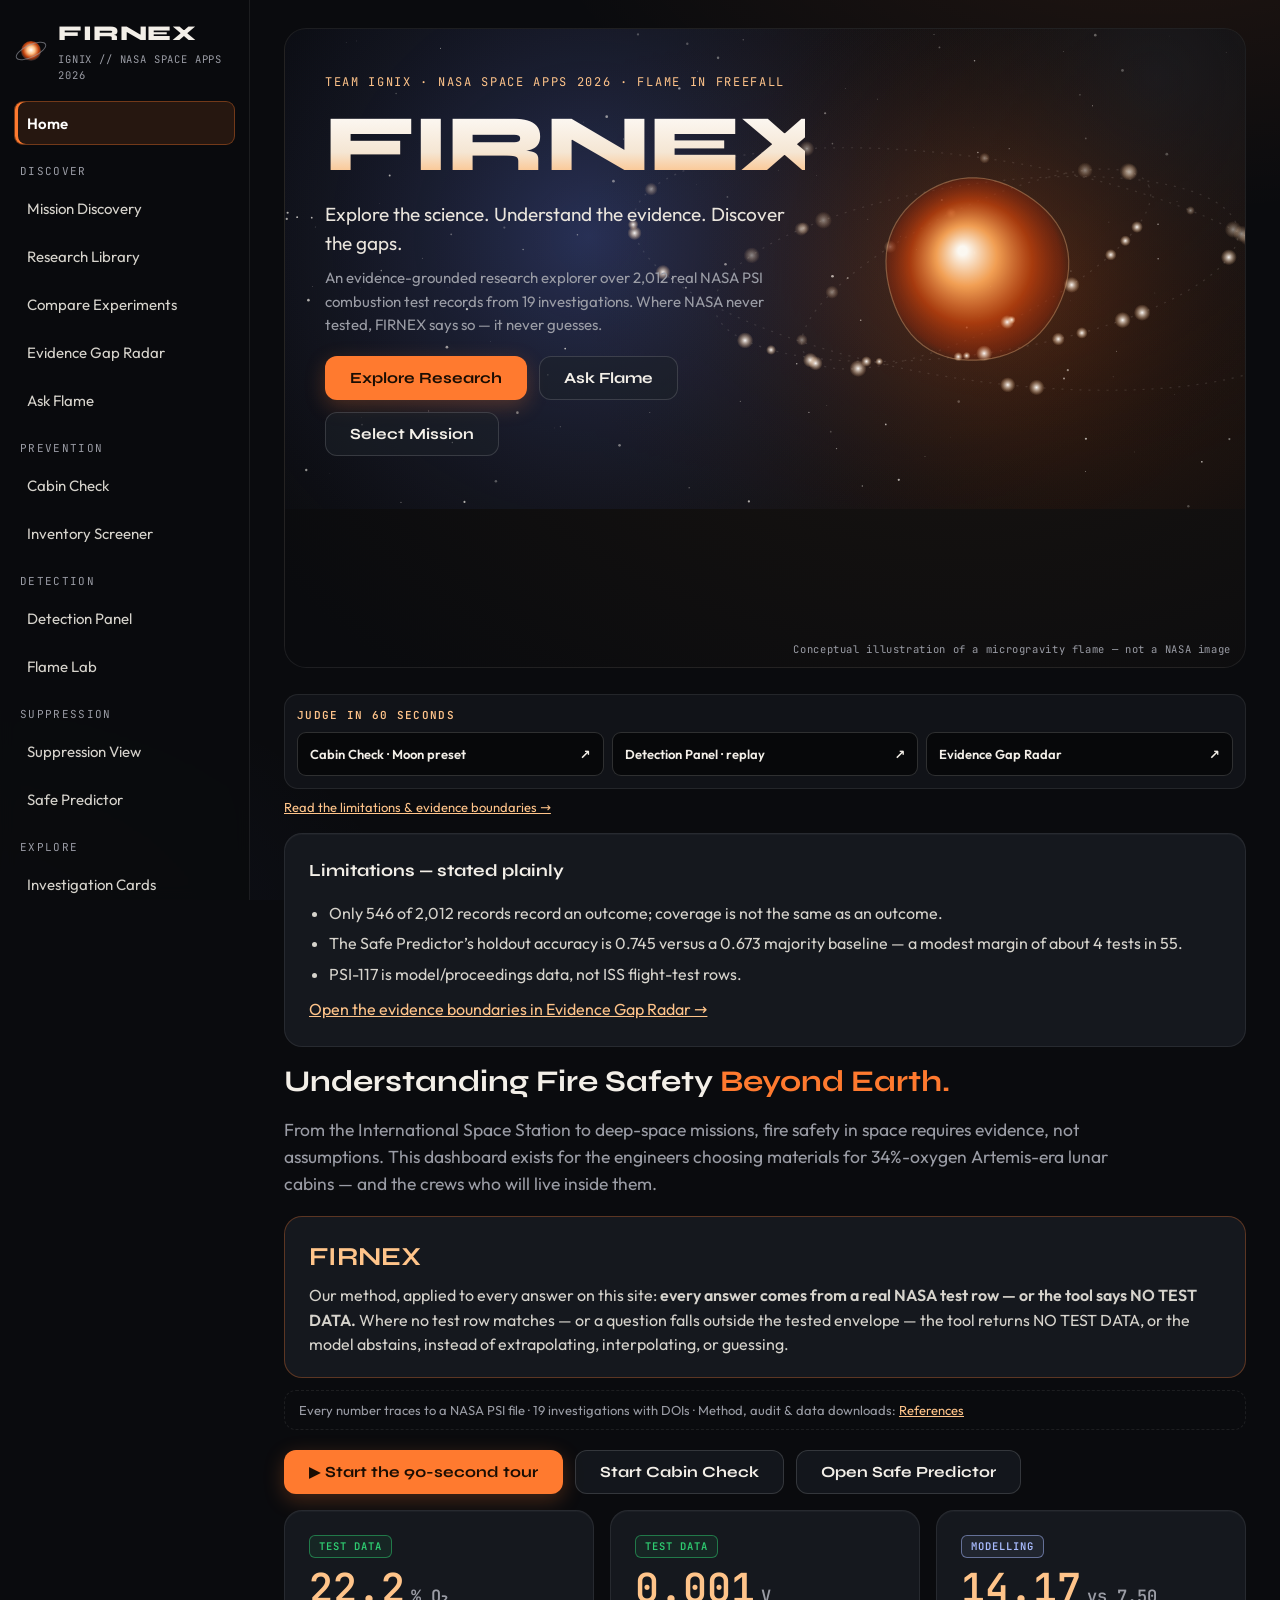
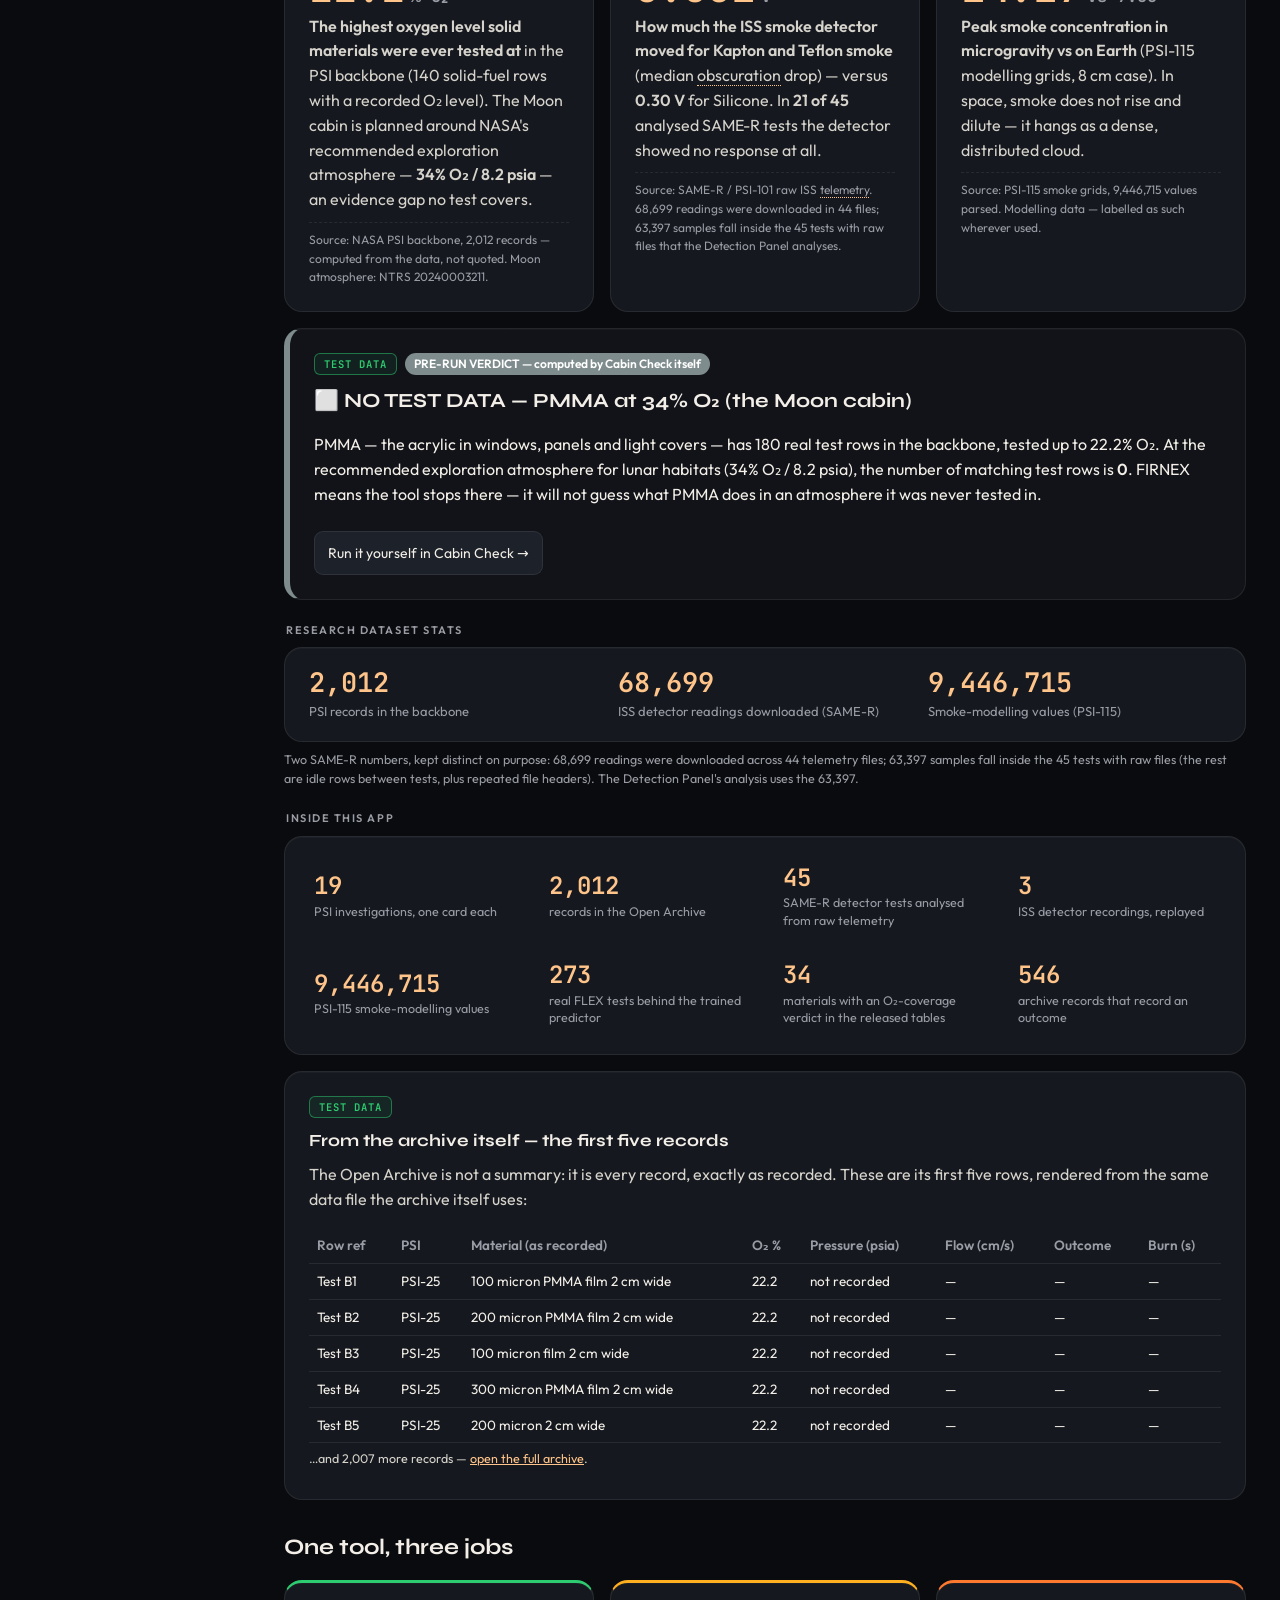
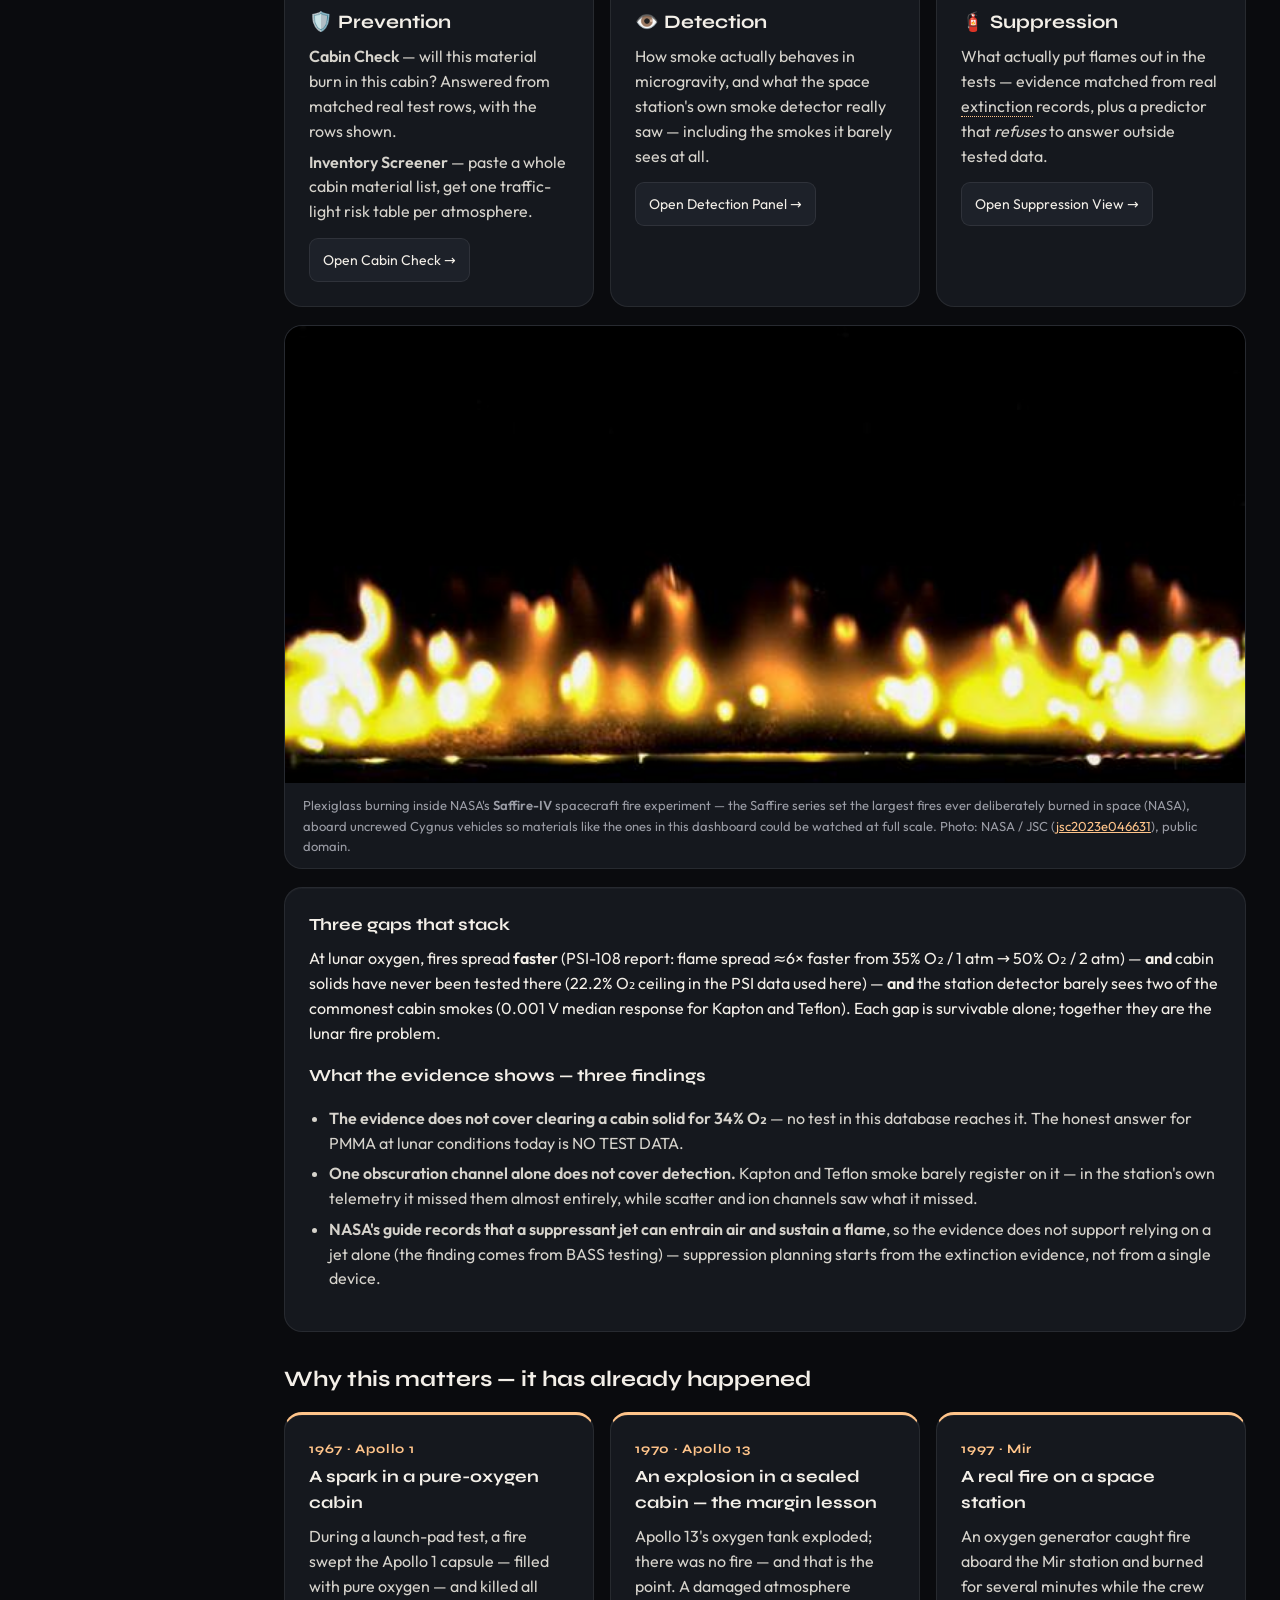
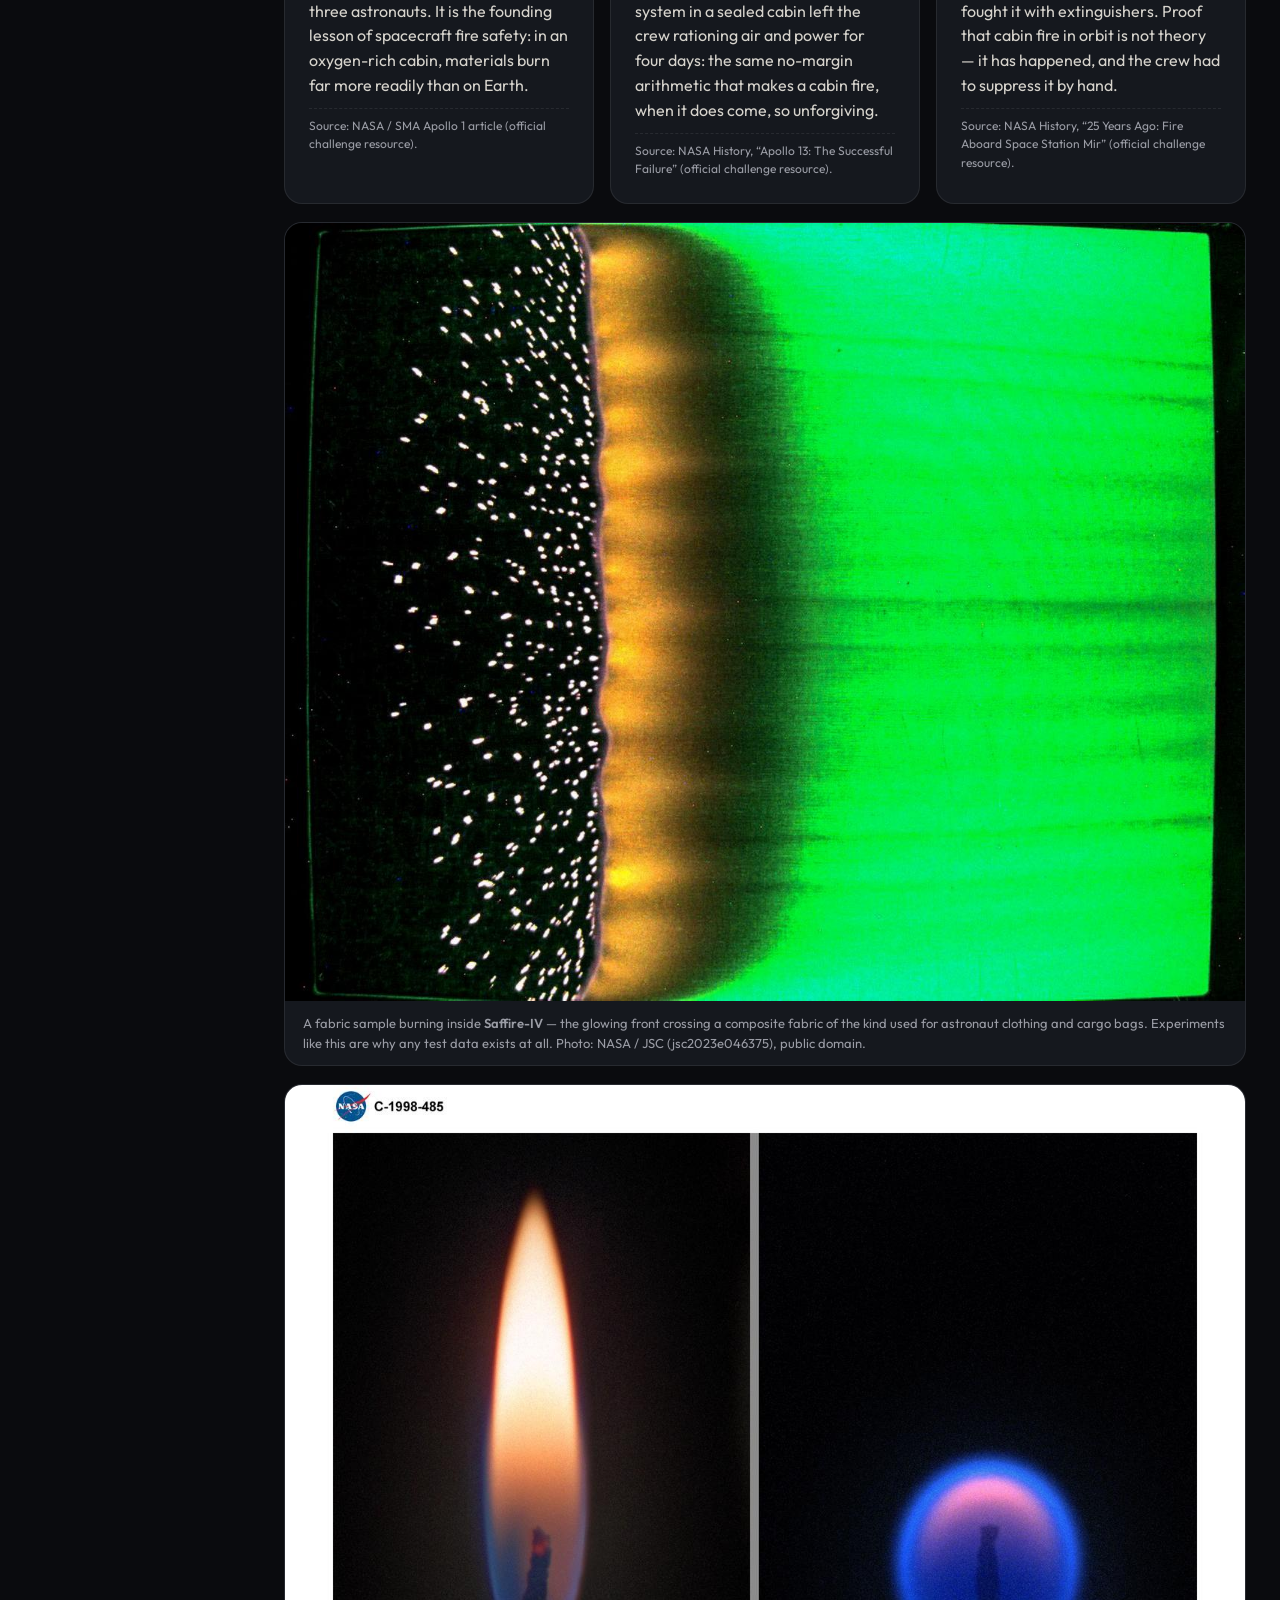
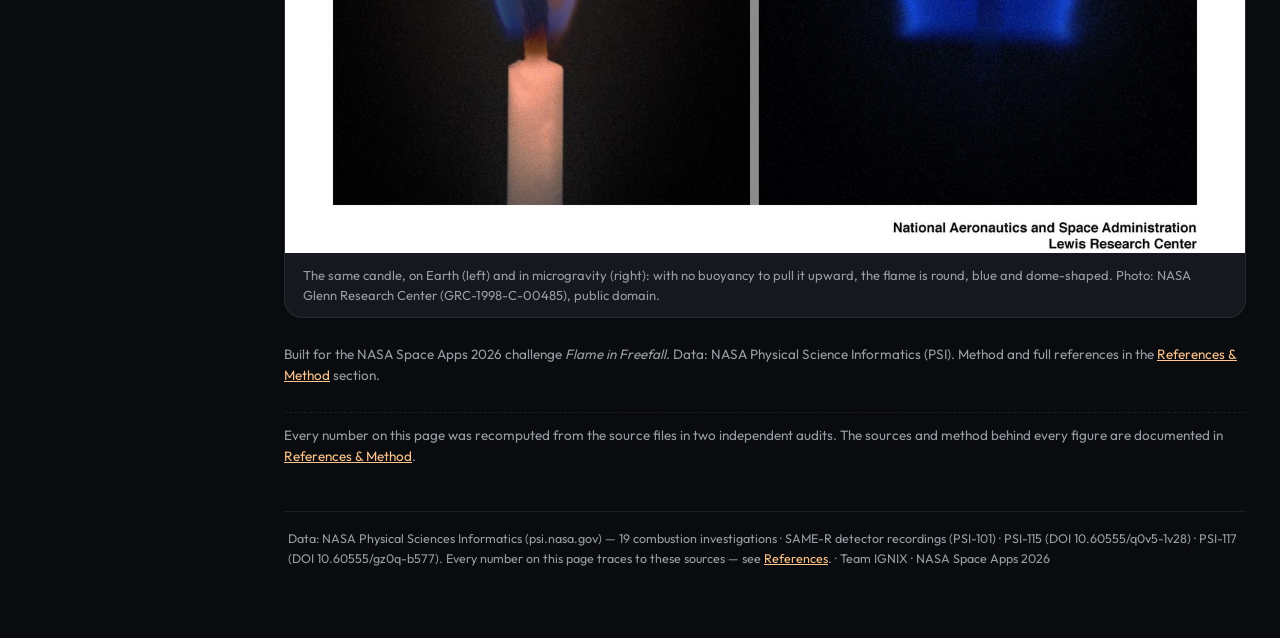
==== commit a926f72c: "Fix site address to firnex.netlify.app and FIRNEX branding" ====
--- a/index.html
+++ b/index.html
@@ -5,20 +5,20 @@
 <meta name="viewport" content="width=device-width, initial-scale=1.0">
 <title>FIRNEX — Evidence-Grounded Space Fire Research (Team IGNIX)</title>
 <meta name="description" content="FIRNEX by team IGNIX — explore NASA PSI combustion research, compare experiments and see evidence gaps. A dashboard that turns NASA PSI combustion data into fire-safety decisions for spacecraft cabins: Prevention, Detection, Suppression. Real test rows only — no guesses.">
-<meta name="firnex-site-url" content="https://whimsical-custard-58b654.netlify.app/">
+<meta name="firnex-site-url" content="https://firnex.netlify.app/">
 <meta property="og:title" content="FIRNEX — Evidence-Grounded Space Fire Research (Team IGNIX)">
 <meta property="og:description" content="FIRNEX by team IGNIX — explore NASA PSI combustion research, compare experiments and see evidence gaps. A dashboard that turns NASA PSI combustion data into fire-safety decisions for spacecraft cabins: Prevention, Detection, Suppression. Real test rows only — no guesses.">
 <meta property="og:type" content="website">
-<meta property="og:url" content="https://whimsical-custard-58b654.netlify.app/">
-<meta property="og:image" content="https://whimsical-custard-58b654.netlify.app/assets/saffire-pmma.jpg">
-<meta name="twitter:image" content="https://whimsical-custard-58b654.netlify.app/assets/saffire-pmma.jpg">
+<meta property="og:url" content="https://firnex.netlify.app/">
+<meta property="og:image" content="https://firnex.netlify.app/assets/saffire-pmma.jpg">
+<meta name="twitter:image" content="https://firnex.netlify.app/assets/saffire-pmma.jpg">
 <meta property="og:image:alt" content="Plexiglass burning inside NASA's Saffire-IV spacecraft fire experiment">
 <meta name="twitter:card" content="summary_large_image">
 <meta name="twitter:title" content="FIRNEX — Evidence-Grounded Space Fire Research (Team IGNIX)">
 <meta name="twitter:description" content="FIRNEX by team IGNIX — explore NASA PSI combustion research, compare experiments and see evidence gaps. A dashboard that turns NASA PSI combustion data into fire-safety decisions for spacecraft cabins: Prevention, Detection, Suppression. Real test rows only — no guesses.">
 <meta name="twitter:image:alt" content="Plexiglass burning inside NASA's Saffire-IV spacecraft fire experiment">
 <link rel="icon" type="image/svg+xml" href="data:image/svg+xml,%3Csvg xmlns='http://www.w3.org/2000/svg' viewBox='0 0 64 64'%3E%3Cpath fill='%23ff7a2f' d='M34 3c3 15-8 17-5 29 2 7 9 7 10 1 1-4-1-7-3-10 13 7 20 18 15 29-4 9-13 12-23 9C13 58 7 49 10 38c2-8 8-13 15-20-1 10 4 13 8 15-3-13 1-22 1-30z'/%3E%3C/svg%3E">
-<link rel="canonical" href="https://whimsical-custard-58b654.netlify.app/">
+<link rel="canonical" href="https://firnex.netlify.app/">
 <link rel="stylesheet" href="style.css">
 <link rel="stylesheet" href="firnex.css">
 <link rel="preload" href="assets/fonts/syne-latin-800-normal.woff2" as="font" type="font/woff2" crossorigin>
@@ -121,7 +121,7 @@
       <p class="lede">From the International Space Station to deep-space missions, fire safety in space requires evidence, not assumptions. This dashboard exists for the engineers choosing materials for 34%-oxygen Artemis-era lunar cabins — and the crews who will live inside them.</p>
 
       <div class="method-banner">
-        <div class="method-name">Tested-or-Silent</div>
+        <div class="method-name">FIRNEX</div>
         <p>Our method, applied to every answer on this site: <strong>every answer comes from a real NASA test row — or the tool says NO TEST DATA.</strong> Where no test row matches — or a question falls outside the tested envelope — the tool returns NO TEST DATA, or the model abstains, instead of extrapolating, interpolating, or guessing.</p>
       </div>
 
@@ -157,7 +157,7 @@
       <div class="verdict v-grey" id="home-refusal">
         <div class="dchip-row"><span class="dchip dc-test">TEST DATA</span><span class="chip grey">PRE-RUN VERDICT — computed by Cabin Check itself</span></div>
         <h3>⬜ NO TEST DATA — PMMA at 34% O₂ (the Moon cabin)</h3>
-        <p>PMMA — the acrylic in windows, panels and light covers — has <span data-fill="pmma-rows"></span> real test rows in the backbone, tested up to <span data-fill="pmma-max-o2"></span>% O₂. At the recommended exploration atmosphere for lunar habitats (34% O₂ / 8.2 psia), the number of matching test rows is <strong><span data-fill="pmma-moon-matched"></span></strong>. Tested-or-Silent means the tool stops there — it will not guess what PMMA does in an atmosphere it was never tested in.</p>
+        <p>PMMA — the acrylic in windows, panels and light covers — has <span data-fill="pmma-rows"></span> real test rows in the backbone, tested up to <span data-fill="pmma-max-o2"></span>% O₂. At the recommended exploration atmosphere for lunar habitats (34% O₂ / 8.2 psia), the number of matching test rows is <strong><span data-fill="pmma-moon-matched"></span></strong>. FIRNEX means the tool stops there — it will not guess what PMMA does in an atmosphere it was never tested in.</p>
         <button class="goto" id="refusal-run">Run it yourself in Cabin Check →</button>
       </div>
 
@@ -806,8 +806,8 @@
       <p class="lede">Everything this dashboard uses, where it came from, and the rules it follows. Prepared for the Space Apps submission attestation: all external resources are listed here.</p>
 
       <div class="card wide">
-        <h3>The method — Tested-or-Silent</h3>
-        <p><strong>Tested-or-Silent: every answer comes from a real NASA test row — or the tool says NO TEST DATA.</strong> Tested-or-Silent is the rule that every answer in FIRNEX is produced only from real NASA PSI test rows, matched at the conditions those rows were actually tested at. Where no test row matches — or a question falls outside the tested envelope — the tool returns NO TEST DATA, or the model abstains, instead of extrapolating, interpolating, or guessing.</p>
+        <h3>The method — FIRNEX</h3>
+        <p><strong>FIRNEX: every answer comes from a real NASA test row — or the tool says NO TEST DATA.</strong> FIRNEX is the rule that every answer in FIRNEX is produced only from real NASA PSI test rows, matched at the conditions those rows were actually tested at. Where no test row matches — or a question falls outside the tested envelope — the tool returns NO TEST DATA, or the model abstains, instead of extrapolating, interpolating, or guessing.</p>
       </div>
 
       <div class="card wide">
@@ -890,7 +890,7 @@
 
       <div class="card wide">
         <h3>How this was built — and audited</h3>
-        <p>FIRNEX was built by Team IGNIX with AI assistance, under the same rule the site applies to NASA's data: <strong>Tested-or-Silent, applied to our own work.</strong> Before submission, the project ran a hostile self-audit: every displayed number was recomputed from the PSI source files (not from the app's own JSON), every external link was fetched, and every tool was pushed through edge cases — empty inputs, boundary values, impossible atmospheres. Three hostile self-audits found 26 defects and gaps between them (a truncated range, a miscounted sample total, NaN-input verdicts among them); every one was fixed and re-verified. The audits are documented in the <a href="docs/test-report.md">project test report</a>; a two-page summary is in the <a href="evidence-brief-2026-11-14.md">Evidence Brief</a>. If a claim on this site cannot survive that treatment, it does not ship.</p>
+        <p>FIRNEX was built by Team IGNIX with AI assistance, under the same rule the site applies to NASA's data: <strong>FIRNEX, applied to our own work.</strong> Before submission, the project ran a hostile self-audit: every displayed number was recomputed from the PSI source files (not from the app's own JSON), every external link was fetched, and every tool was pushed through edge cases — empty inputs, boundary values, impossible atmospheres. Three hostile self-audits found 26 defects and gaps between them (a truncated range, a miscounted sample total, NaN-input verdicts among them); every one was fixed and re-verified. The audits are documented in the <a href="docs/test-report.md">project test report</a>; a two-page summary is in the <a href="evidence-brief-2026-11-14.md">Evidence Brief</a>. If a claim on this site cannot survive that treatment, it does not ship.</p>
       </div>
 
       <div class="card wide">
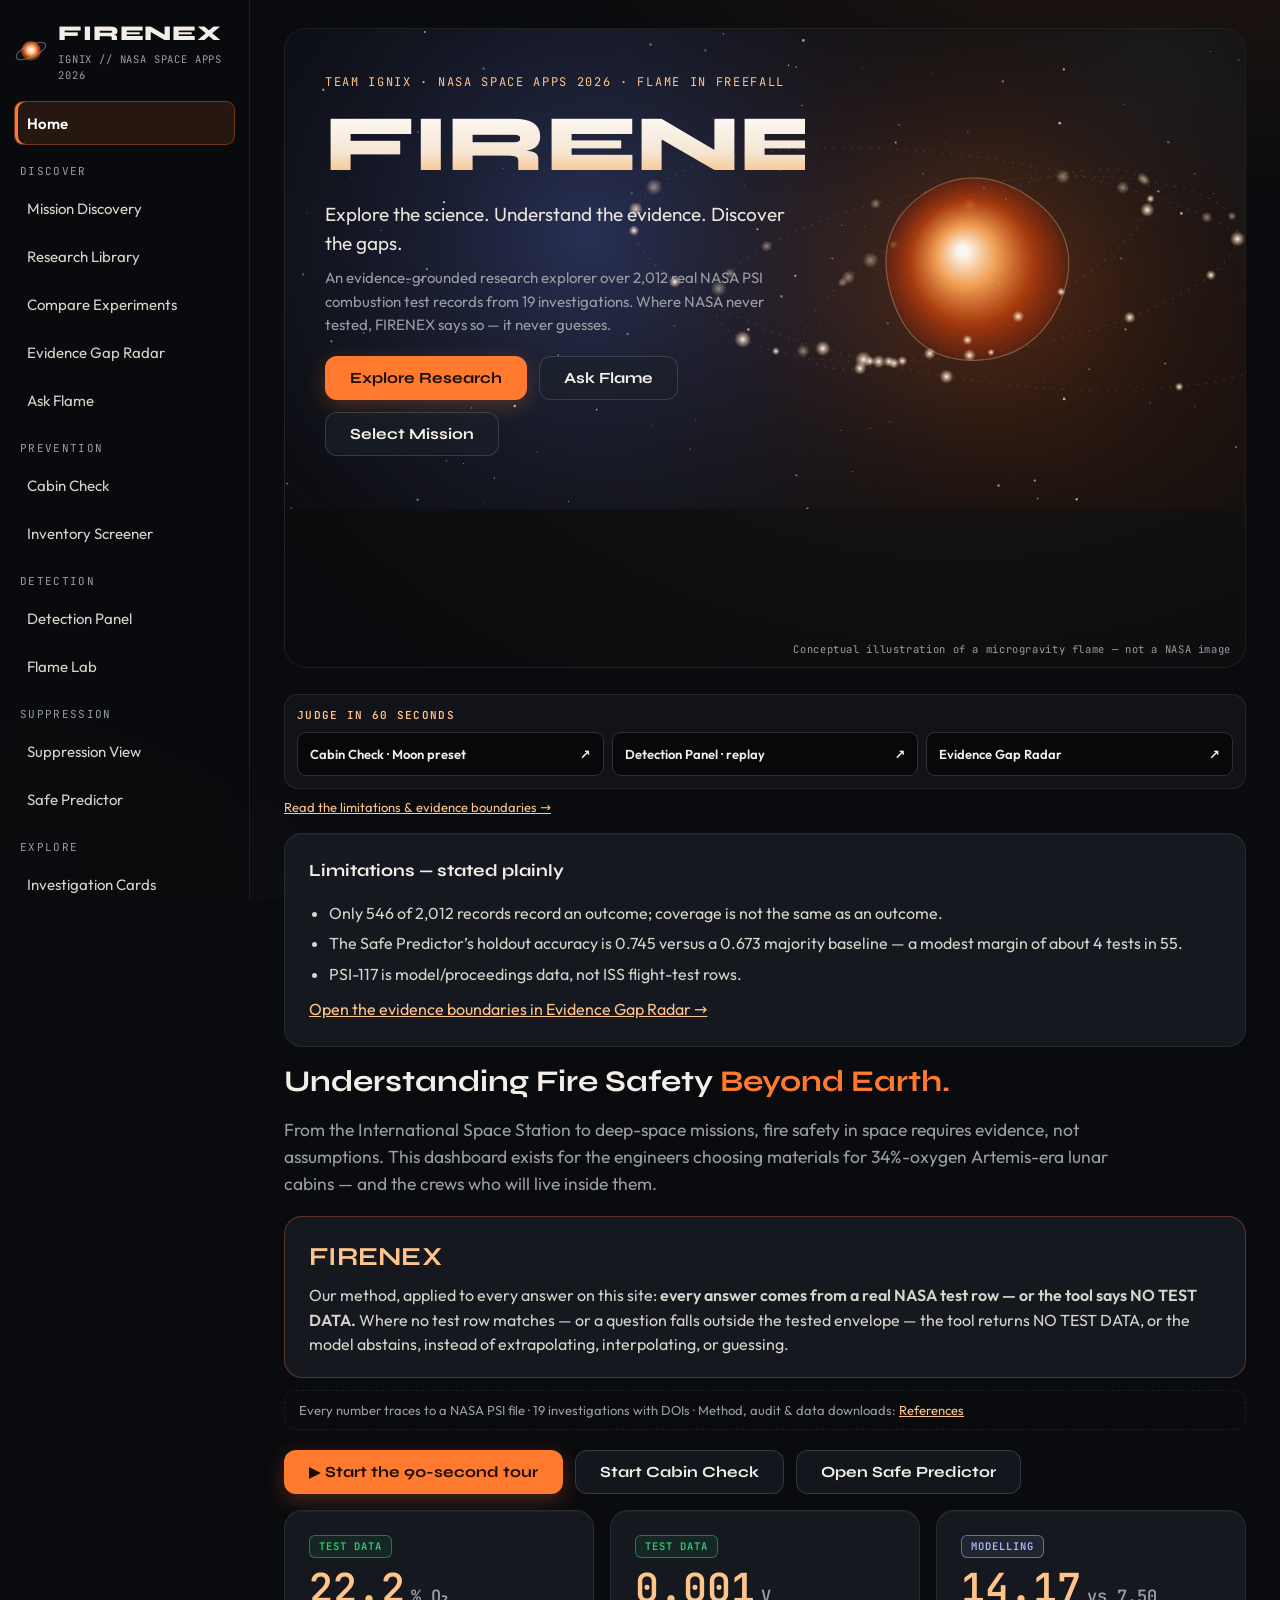
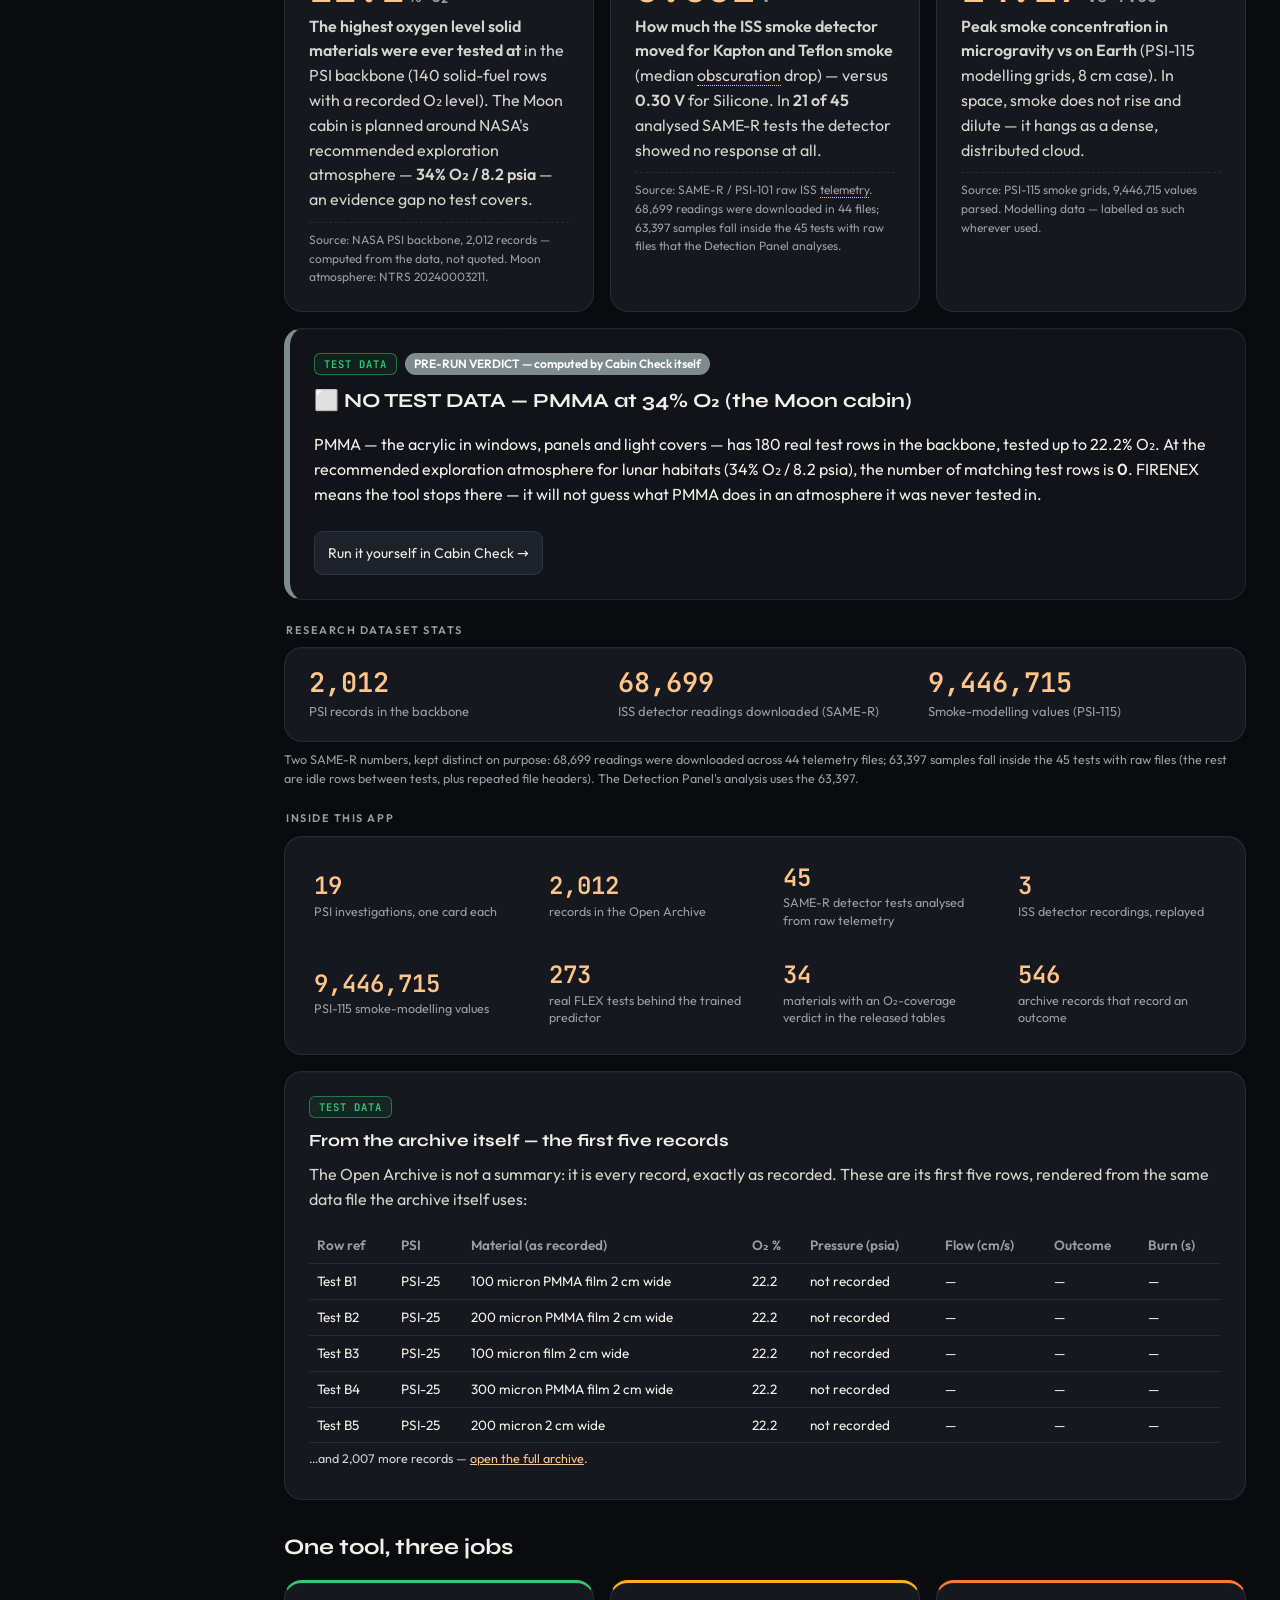
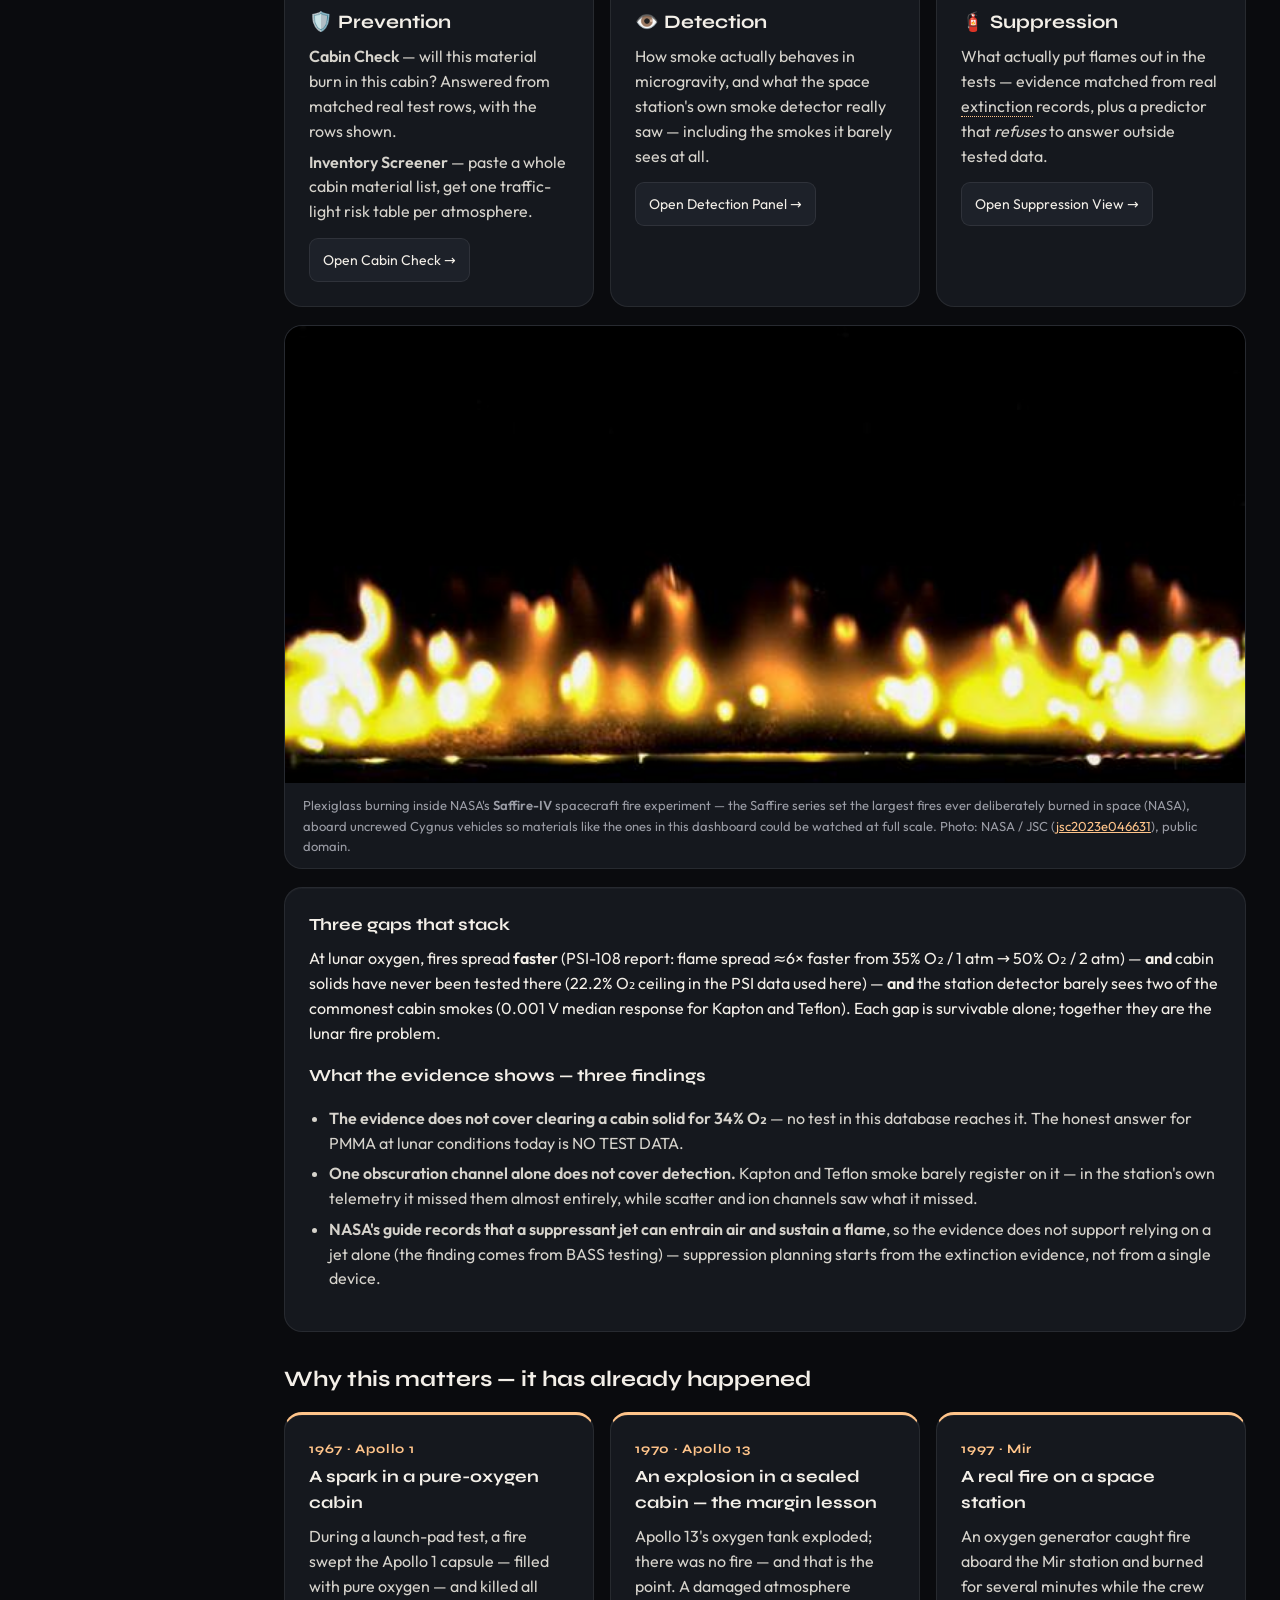
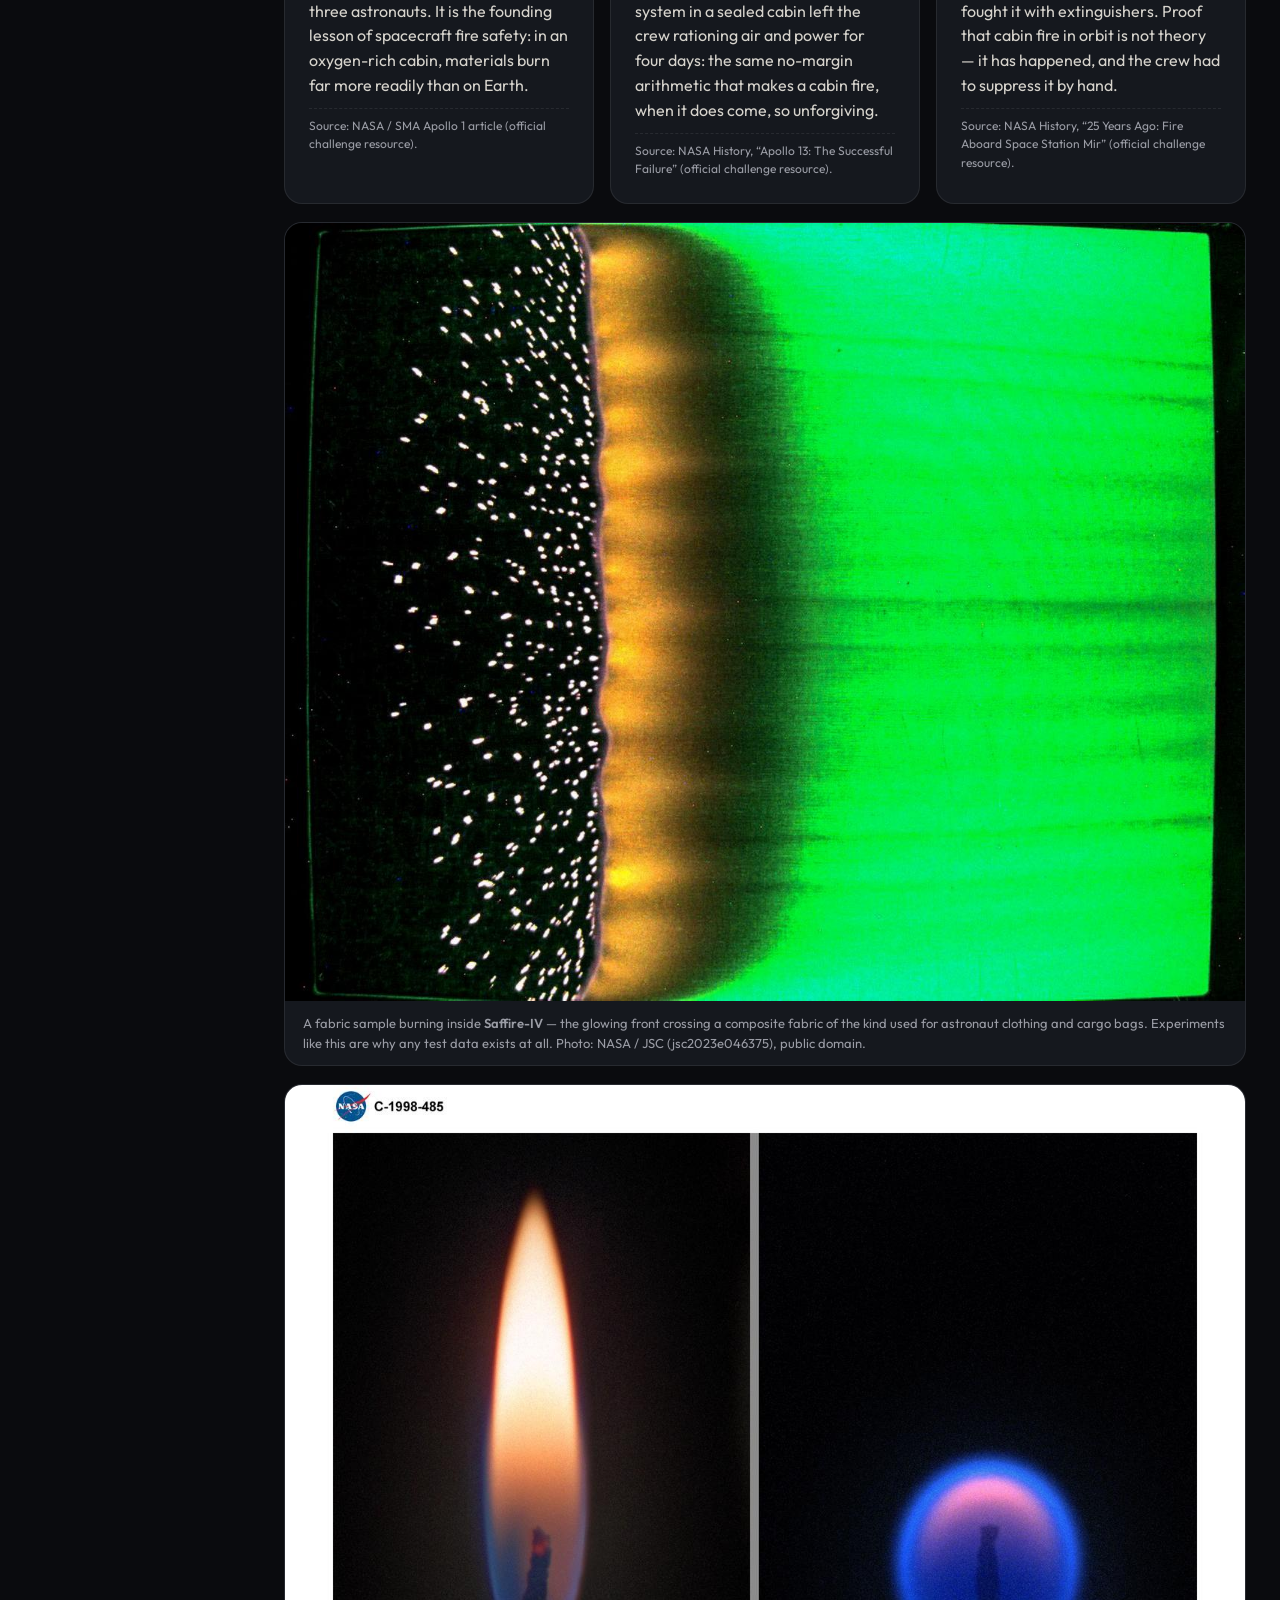
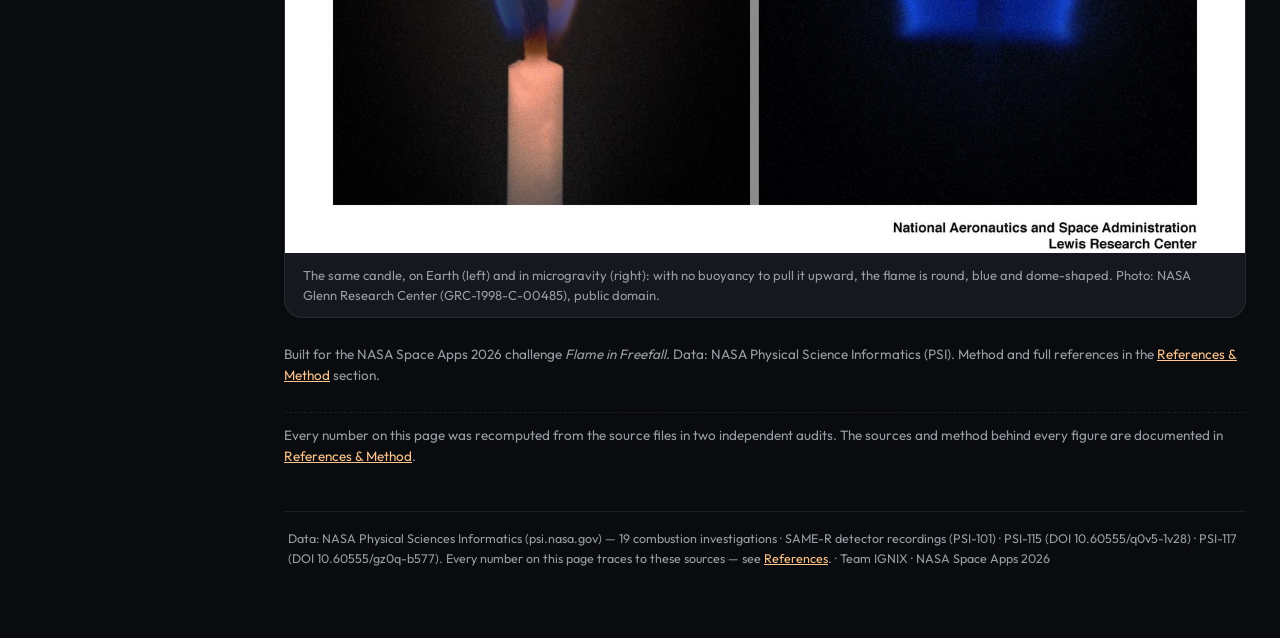
==== commit 40b69b8f: "Rename project to FIRENEX" ====
--- a/index.html
+++ b/index.html
@@ -3,19 +3,19 @@
 <head>
 <meta charset="UTF-8">
 <meta name="viewport" content="width=device-width, initial-scale=1.0">
-<title>FIRNEX — Evidence-Grounded Space Fire Research (Team IGNIX)</title>
-<meta name="description" content="FIRNEX by team IGNIX — explore NASA PSI combustion research, compare experiments and see evidence gaps. A dashboard that turns NASA PSI combustion data into fire-safety decisions for spacecraft cabins: Prevention, Detection, Suppression. Real test rows only — no guesses.">
+<title>FIRENEX — Evidence-Grounded Space Fire Research (Team IGNIX)</title>
+<meta name="description" content="FIRENEX by team IGNIX — explore NASA PSI combustion research, compare experiments and see evidence gaps. A dashboard that turns NASA PSI combustion data into fire-safety decisions for spacecraft cabins: Prevention, Detection, Suppression. Real test rows only — no guesses.">
 <meta name="firnex-site-url" content="https://firnex.netlify.app/">
-<meta property="og:title" content="FIRNEX — Evidence-Grounded Space Fire Research (Team IGNIX)">
-<meta property="og:description" content="FIRNEX by team IGNIX — explore NASA PSI combustion research, compare experiments and see evidence gaps. A dashboard that turns NASA PSI combustion data into fire-safety decisions for spacecraft cabins: Prevention, Detection, Suppression. Real test rows only — no guesses.">
+<meta property="og:title" content="FIRENEX — Evidence-Grounded Space Fire Research (Team IGNIX)">
+<meta property="og:description" content="FIRENEX by team IGNIX — explore NASA PSI combustion research, compare experiments and see evidence gaps. A dashboard that turns NASA PSI combustion data into fire-safety decisions for spacecraft cabins: Prevention, Detection, Suppression. Real test rows only — no guesses.">
 <meta property="og:type" content="website">
 <meta property="og:url" content="https://firnex.netlify.app/">
 <meta property="og:image" content="https://firnex.netlify.app/assets/saffire-pmma.jpg">
 <meta name="twitter:image" content="https://firnex.netlify.app/assets/saffire-pmma.jpg">
 <meta property="og:image:alt" content="Plexiglass burning inside NASA's Saffire-IV spacecraft fire experiment">
 <meta name="twitter:card" content="summary_large_image">
-<meta name="twitter:title" content="FIRNEX — Evidence-Grounded Space Fire Research (Team IGNIX)">
-<meta name="twitter:description" content="FIRNEX by team IGNIX — explore NASA PSI combustion research, compare experiments and see evidence gaps. A dashboard that turns NASA PSI combustion data into fire-safety decisions for spacecraft cabins: Prevention, Detection, Suppression. Real test rows only — no guesses.">
+<meta name="twitter:title" content="FIRENEX — Evidence-Grounded Space Fire Research (Team IGNIX)">
+<meta name="twitter:description" content="FIRENEX by team IGNIX — explore NASA PSI combustion research, compare experiments and see evidence gaps. A dashboard that turns NASA PSI combustion data into fire-safety decisions for spacecraft cabins: Prevention, Detection, Suppression. Real test rows only — no guesses.">
 <meta name="twitter:image:alt" content="Plexiglass burning inside NASA's Saffire-IV spacecraft fire experiment">
 <link rel="icon" type="image/svg+xml" href="data:image/svg+xml,%3Csvg xmlns='http://www.w3.org/2000/svg' viewBox='0 0 64 64'%3E%3Cpath fill='%23ff7a2f' d='M34 3c3 15-8 17-5 29 2 7 9 7 10 1 1-4-1-7-3-10 13 7 20 18 15 29-4 9-13 12-23 9C13 58 7 49 10 38c2-8 8-13 15-20-1 10 4 13 8 15-3-13 1-22 1-30z'/%3E%3C/svg%3E">
 <link rel="canonical" href="https://firnex.netlify.app/">
@@ -23,21 +23,21 @@
 <link rel="stylesheet" href="firnex.css">
 <link rel="preload" href="assets/fonts/syne-latin-800-normal.woff2" as="font" type="font/woff2" crossorigin>
 <script>
-  const FIRNEX_SITE_URL = document.querySelector('meta[name="firnex-site-url"]').content.replace(/\/$/, '');
-  document.querySelector('link[rel="canonical"]').href = FIRNEX_SITE_URL + '/';
-  document.querySelector('meta[property="og:url"]').content = FIRNEX_SITE_URL + '/';
+  const FIRENEX_SITE_URL = document.querySelector('meta[name="firnex-site-url"]').content.replace(/\/$/, '');
+  document.querySelector('link[rel="canonical"]').href = FIRENEX_SITE_URL + '/';
+  document.querySelector('meta[property="og:url"]').content = FIRENEX_SITE_URL + '/';
   const schema = {
     "@context": "https://schema.org",
     "@graph": [
-      {"@type":"WebSite","name":"FIRNEX","url":FIRNEX_SITE_URL + "/","description":"FIRNEX — Evidence-Grounded Space Fire Research (Team IGNIX)."},
-      {"@type":"Dataset","name":"FIRNEX NASA PSI combustion research dataset","description":"A research explorer over 2,012 NASA PSI combustion test records from 19 investigations, with SAME-R detector telemetry and PSI-115 smoke-modelling data. PSI-117 is identified as model/proceedings data.","url":FIRNEX_SITE_URL + "/","creator":{"@type":"Organization","name":"Team IGNIX"}}
+      {"@type":"WebSite","name":"FIRENEX","url":FIRENEX_SITE_URL + "/","description":"FIRENEX — Evidence-Grounded Space Fire Research (Team IGNIX)."},
+      {"@type":"Dataset","name":"FIRENEX NASA PSI combustion research dataset","description":"A research explorer over 2,012 NASA PSI combustion test records from 19 investigations, with SAME-R detector telemetry and PSI-115 smoke-modelling data. PSI-117 is identified as model/proceedings data.","url":FIRENEX_SITE_URL + "/","creator":{"@type":"Organization","name":"Team IGNIX"}}
     ]
   };
   const schemaTag = document.createElement('script');
   schemaTag.type = 'application/ld+json';
   schemaTag.textContent = JSON.stringify(schema);
   document.head.append(schemaTag);
-  const shareImage = FIRNEX_SITE_URL + '/assets/saffire-pmma.jpg';
+  const shareImage = FIRENEX_SITE_URL + '/assets/saffire-pmma.jpg';
   for (const key of ['og:image', 'twitter:image']) {
     let tag = document.querySelector('meta[property="' + key + '"],meta[name="' + key + '"]');
     if (!tag) { tag = document.createElement('meta'); tag.setAttribute(key.startsWith('og:') ? 'property' : 'name', key); document.head.append(tag); }
@@ -51,9 +51,9 @@
 <div class="layout">
   <aside class="sidebar">
     <div class="brand">
-      <div class="brand-mark" aria-hidden="true"><svg width="34" height="34" viewBox="0 0 34 34" role="img" aria-label="FIRNEX flame mark"><defs><radialGradient id="bm" cx="50%" cy="45%" r="55%"><stop offset="0" stop-color="#fff"/><stop offset=".35" stop-color="#ffc48a"/><stop offset=".7" stop-color="#c2410c"/><stop offset="1" stop-color="#1d2129"/></radialGradient></defs><circle cx="17" cy="17" r="10" fill="url(#bm)"/><ellipse cx="17" cy="17" rx="16" ry="6" fill="none" stroke="#9a9ca5" stroke-opacity=".6" transform="rotate(-25 17 17)"/></svg></div>
+      <div class="brand-mark" aria-hidden="true"><svg width="34" height="34" viewBox="0 0 34 34" role="img" aria-label="FIRENEX flame mark"><defs><radialGradient id="bm" cx="50%" cy="45%" r="55%"><stop offset="0" stop-color="#fff"/><stop offset=".35" stop-color="#ffc48a"/><stop offset=".7" stop-color="#c2410c"/><stop offset="1" stop-color="#1d2129"/></radialGradient></defs><circle cx="17" cy="17" r="10" fill="url(#bm)"/><ellipse cx="17" cy="17" rx="16" ry="6" fill="none" stroke="#9a9ca5" stroke-opacity=".6" transform="rotate(-25 17 17)"/></svg></div>
       <div>
-        <div class="brand-name">FIRNEX</div>
+        <div class="brand-name">FIRENEX</div>
         <div class="brand-sub">IGNIX // NASA SPACE APPS 2026</div>
       </div>
     </div>
@@ -90,9 +90,9 @@
         <canvas id="hero-canvas" role="img" aria-label="Conceptual animated illustration of a microgravity flame"></canvas>
         <div class="hero-copy">
           <div class="hero-kicker">Team IGNIX · NASA Space Apps 2026 · Flame in Freefall</div>
-          <h1>FIRNEX</h1>
+          <h1>FIRENEX</h1>
           <p class="hero-tag">Explore the science. Understand the evidence. Discover the gaps.</p>
-          <p class="hero-sub">An evidence-grounded research explorer over <span data-fx="rows">2,012</span> real NASA PSI combustion test records from <span data-fx="invs">19</span> investigations. Where NASA never tested, FIRNEX says so — it never guesses.</p>
+          <p class="hero-sub">An evidence-grounded research explorer over <span data-fx="rows">2,012</span> real NASA PSI combustion test records from <span data-fx="invs">19</span> investigations. Where NASA never tested, FIRENEX says so — it never guesses.</p>
           <div class="cta-row">
             <button class="cta cta-primary" data-goto="library">Explore Research</button>
             <button class="cta cta-ghost" data-goto="ask">Ask Flame</button>
@@ -121,7 +121,7 @@
       <p class="lede">From the International Space Station to deep-space missions, fire safety in space requires evidence, not assumptions. This dashboard exists for the engineers choosing materials for 34%-oxygen Artemis-era lunar cabins — and the crews who will live inside them.</p>
 
       <div class="method-banner">
-        <div class="method-name">FIRNEX</div>
+        <div class="method-name">FIRENEX</div>
         <p>Our method, applied to every answer on this site: <strong>every answer comes from a real NASA test row — or the tool says NO TEST DATA.</strong> Where no test row matches — or a question falls outside the tested envelope — the tool returns NO TEST DATA, or the model abstains, instead of extrapolating, interpolating, or guessing.</p>
       </div>
 
@@ -157,7 +157,7 @@
       <div class="verdict v-grey" id="home-refusal">
         <div class="dchip-row"><span class="dchip dc-test">TEST DATA</span><span class="chip grey">PRE-RUN VERDICT — computed by Cabin Check itself</span></div>
         <h3>⬜ NO TEST DATA — PMMA at 34% O₂ (the Moon cabin)</h3>
-        <p>PMMA — the acrylic in windows, panels and light covers — has <span data-fill="pmma-rows"></span> real test rows in the backbone, tested up to <span data-fill="pmma-max-o2"></span>% O₂. At the recommended exploration atmosphere for lunar habitats (34% O₂ / 8.2 psia), the number of matching test rows is <strong><span data-fill="pmma-moon-matched"></span></strong>. FIRNEX means the tool stops there — it will not guess what PMMA does in an atmosphere it was never tested in.</p>
+        <p>PMMA — the acrylic in windows, panels and light covers — has <span data-fill="pmma-rows"></span> real test rows in the backbone, tested up to <span data-fill="pmma-max-o2"></span>% O₂. At the recommended exploration atmosphere for lunar habitats (34% O₂ / 8.2 psia), the number of matching test rows is <strong><span data-fill="pmma-moon-matched"></span></strong>. FIRENEX means the tool stops there — it will not guess what PMMA does in an atmosphere it was never tested in.</p>
         <button class="goto" id="refusal-run">Run it yourself in Cabin Check →</button>
       </div>
 
@@ -267,10 +267,10 @@
       <p class="foot-note verify-line">Every number on this page was recomputed from the source files in two independent audits. The sources and method behind every figure are documented in <a href="#refs" data-goto="refs">References &amp; Method</a>.</p>
     </section>
 
-        <!-- ============ FIRNEX: MISSION DISCOVERY ============ -->
+        <!-- ============ FIRENEX: MISSION DISCOVERY ============ -->
     <section id="sec-missions" class="sec">
       <h1>Mission Discovery</h1>
-      <p class="lede">Pick a mission type. FIRNEX reveals the NASA investigations in the PSI data that bear on it — and whether their recorded test conditions actually overlap the mission atmosphere.</p>
+      <p class="lede">Pick a mission type. FIRENEX reveals the NASA investigations in the PSI data that bear on it — and whether their recorded test conditions actually overlap the mission atmosphere.</p>
       <div class="fx-legend" aria-label="Evidence classes"><span class="ev ev-MEASURED">MEASURED</span><span class="ev ev-MODELLED">MODELLED</span><span class="ev ev-REPORTED">REPORTED</span><span class="ev ev-INFERRED">INFERRED</span><span class="ev ev-UNKNOWN">UNKNOWN</span></div>
       <div class="mission-tabs" role="group" aria-label="Mission type" id="mission-tabs"></div>
       <div class="fx-ctrls">
@@ -286,7 +286,7 @@
       </div>
     </section>
 
-    <!-- ============ FIRNEX: RESEARCH LIBRARY ============ -->
+    <!-- ============ FIRENEX: RESEARCH LIBRARY ============ -->
     <section id="sec-library" class="sec">
       <h1>Research Library</h1>
       <p class="lede">All <span data-fx="invs">19</span> NASA PSI combustion investigations in the data, filterable by what was actually recorded. Blank means “not recorded”, never zero.</p>
@@ -306,15 +306,15 @@
       </div>
     </section>
 
-    <!-- ============ FIRNEX: COMPARE ============ -->
+    <!-- ============ FIRENEX: COMPARE ============ -->
     <section id="sec-compare" class="sec">
       <h1>Compare Experiments</h1>
-      <p class="lede">Pick 2–3 investigations. Only fields that were actually recorded are compared; where studies cannot be compared fairly, FIRNEX says why.</p>
+      <p class="lede">Pick 2–3 investigations. Only fields that were actually recorded are compared; where studies cannot be compared fairly, FIRENEX says why.</p>
       <div class="fx-ctrls"><fieldset style="border:1px solid var(--line);border-radius:12px;padding:10px 14px;margin:0"><legend class="mono" style="font-size:11px;color:var(--muted)">CHOOSE UP TO 3</legend><div id="cmp-pick" style="display:flex;flex-wrap:wrap;gap:6px 16px"></div></fieldset></div>
       <div id="cmp-out"></div>
     </section>
 
-    <!-- ============ FIRNEX: GAP RADAR ============ -->
+    <!-- ============ FIRENEX: GAP RADAR ============ -->
     <section id="sec-gaps" class="sec">
       <h1>Evidence Gap Radar</h1>
       <p class="lede">Where the PSI test records cluster — and where they do not. Counts are numbers of recorded test rows, not safety scores. An empty cell means “no rows in this data”, not “safe” or “unsafe”.</p>
@@ -329,11 +329,11 @@
       <div class="tbl-wrap"><table class="fx-table" id="gap-classes"></table></div>
     </section>
 
-    <!-- ============ FIRNEX: ASK FLAME ============ -->
+    <!-- ============ FIRENEX: ASK FLAME ============ -->
     <section id="sec-ask" class="sec">
       <h1>Ask Flame</h1>
       <p class="lede">Retrieval, not generation: every answer is quoted from NASA-derived records with its source, so it cannot hallucinate. If nothing matches, it abstains.</p>
-      <p class="lede">An evidence search over FIRNEX’s own NASA-derived data and its claims table. It is <strong>not</strong> a generative AI: it retrieves, cites and abstains. If nothing in the sources matches, it says so.</p>
+      <p class="lede">An evidence search over FIRENEX’s own NASA-derived data and its claims table. It is <strong>not</strong> a generative AI: it retrieves, cites and abstains. If nothing in the sources matches, it says so.</p>
       <form class="ask-form" id="ask-form"><input type="search" id="ask-q" placeholder="e.g. smoke detector Kapton, droplet extinction oxygen, Moon atmosphere" aria-label="Ask Flame"><button class="cta cta-primary" type="submit">Search evidence</button></form>
       <div class="ask-chips" id="ask-chips"></div>
       <div id="ask-out" aria-live="polite"></div>
@@ -806,8 +806,8 @@
       <p class="lede">Everything this dashboard uses, where it came from, and the rules it follows. Prepared for the Space Apps submission attestation: all external resources are listed here.</p>
 
       <div class="card wide">
-        <h3>The method — FIRNEX</h3>
-        <p><strong>FIRNEX: every answer comes from a real NASA test row — or the tool says NO TEST DATA.</strong> FIRNEX is the rule that every answer in FIRNEX is produced only from real NASA PSI test rows, matched at the conditions those rows were actually tested at. Where no test row matches — or a question falls outside the tested envelope — the tool returns NO TEST DATA, or the model abstains, instead of extrapolating, interpolating, or guessing.</p>
+        <h3>The method — FIRENEX</h3>
+        <p><strong>FIRENEX: every answer comes from a real NASA test row — or the tool says NO TEST DATA.</strong> FIRENEX is the rule that every answer in FIRENEX is produced only from real NASA PSI test rows, matched at the conditions those rows were actually tested at. Where no test row matches — or a question falls outside the tested envelope — the tool returns NO TEST DATA, or the model abstains, instead of extrapolating, interpolating, or guessing.</p>
       </div>
 
       <div class="card wide">
@@ -890,7 +890,7 @@
 
       <div class="card wide">
         <h3>How this was built — and audited</h3>
-        <p>FIRNEX was built by Team IGNIX with AI assistance, under the same rule the site applies to NASA's data: <strong>FIRNEX, applied to our own work.</strong> Before submission, the project ran a hostile self-audit: every displayed number was recomputed from the PSI source files (not from the app's own JSON), every external link was fetched, and every tool was pushed through edge cases — empty inputs, boundary values, impossible atmospheres. Three hostile self-audits found 26 defects and gaps between them (a truncated range, a miscounted sample total, NaN-input verdicts among them); every one was fixed and re-verified. The audits are documented in the <a href="docs/test-report.md">project test report</a>; a two-page summary is in the <a href="evidence-brief-2026-11-14.md">Evidence Brief</a>. If a claim on this site cannot survive that treatment, it does not ship.</p>
+        <p>FIRENEX was built by Team IGNIX with AI assistance, under the same rule the site applies to NASA's data: <strong>FIRENEX, applied to our own work.</strong> Before submission, the project ran a hostile self-audit: every displayed number was recomputed from the PSI source files (not from the app's own JSON), every external link was fetched, and every tool was pushed through edge cases — empty inputs, boundary values, impossible atmospheres. Three hostile self-audits found 26 defects and gaps between them (a truncated range, a miscounted sample total, NaN-input verdicts among them); every one was fixed and re-verified. The audits are documented in the <a href="docs/test-report.md">project test report</a>; a two-page summary is in the <a href="evidence-brief-2026-11-14.md">Evidence Brief</a>. If a claim on this site cannot survive that treatment, it does not ship.</p>
       </div>
 
       <div class="card wide">
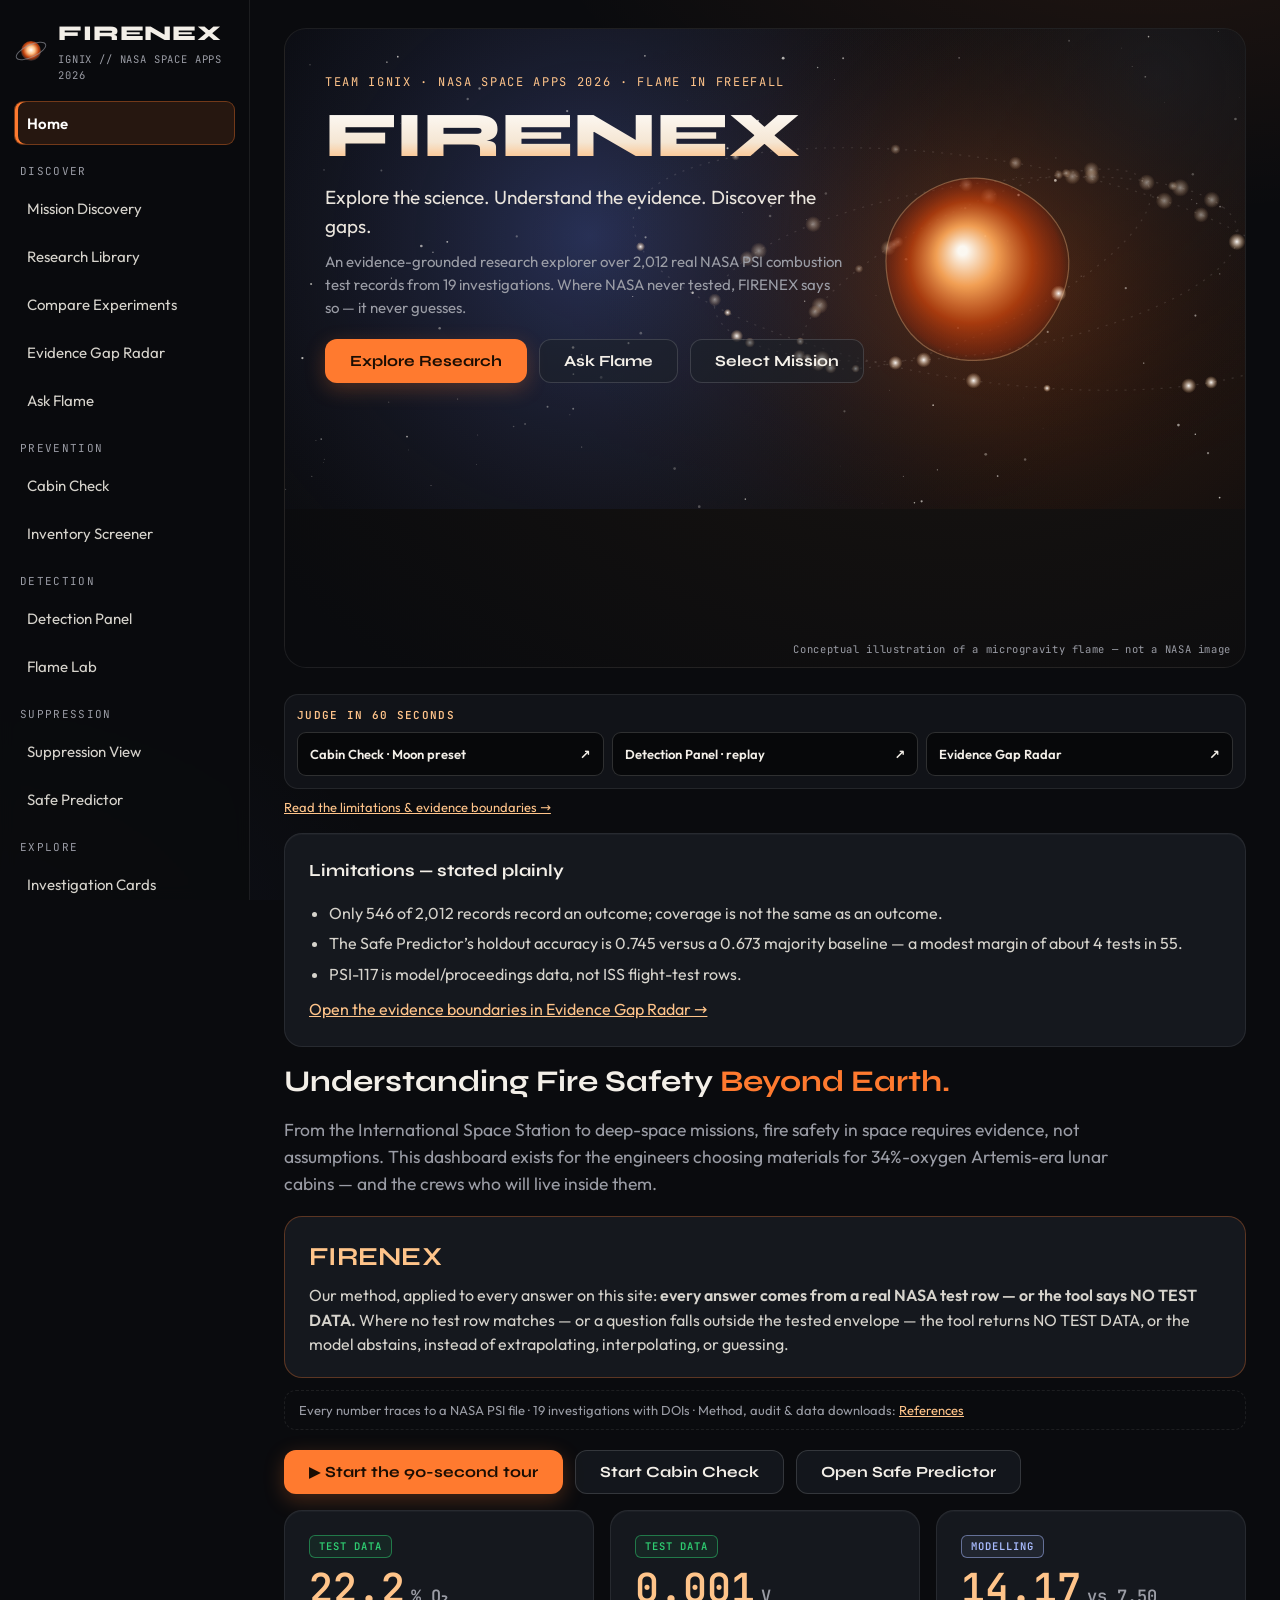
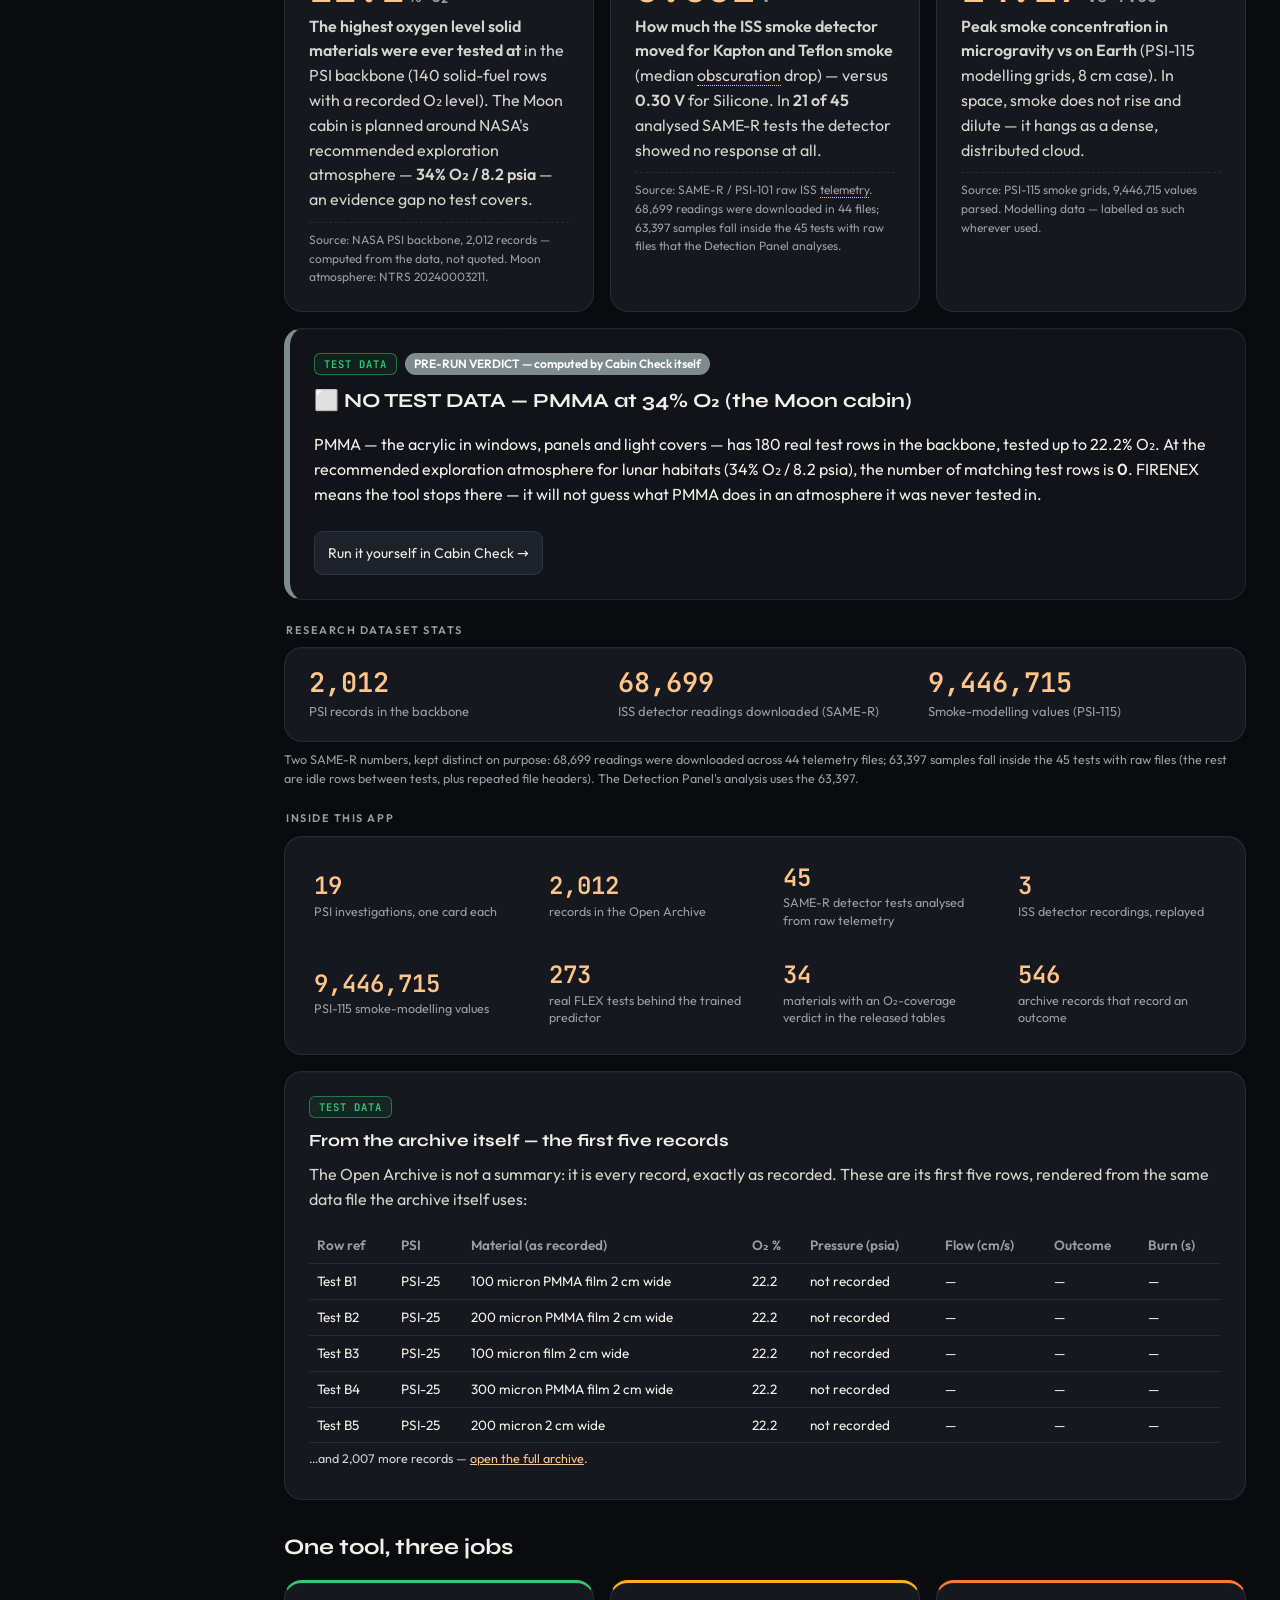
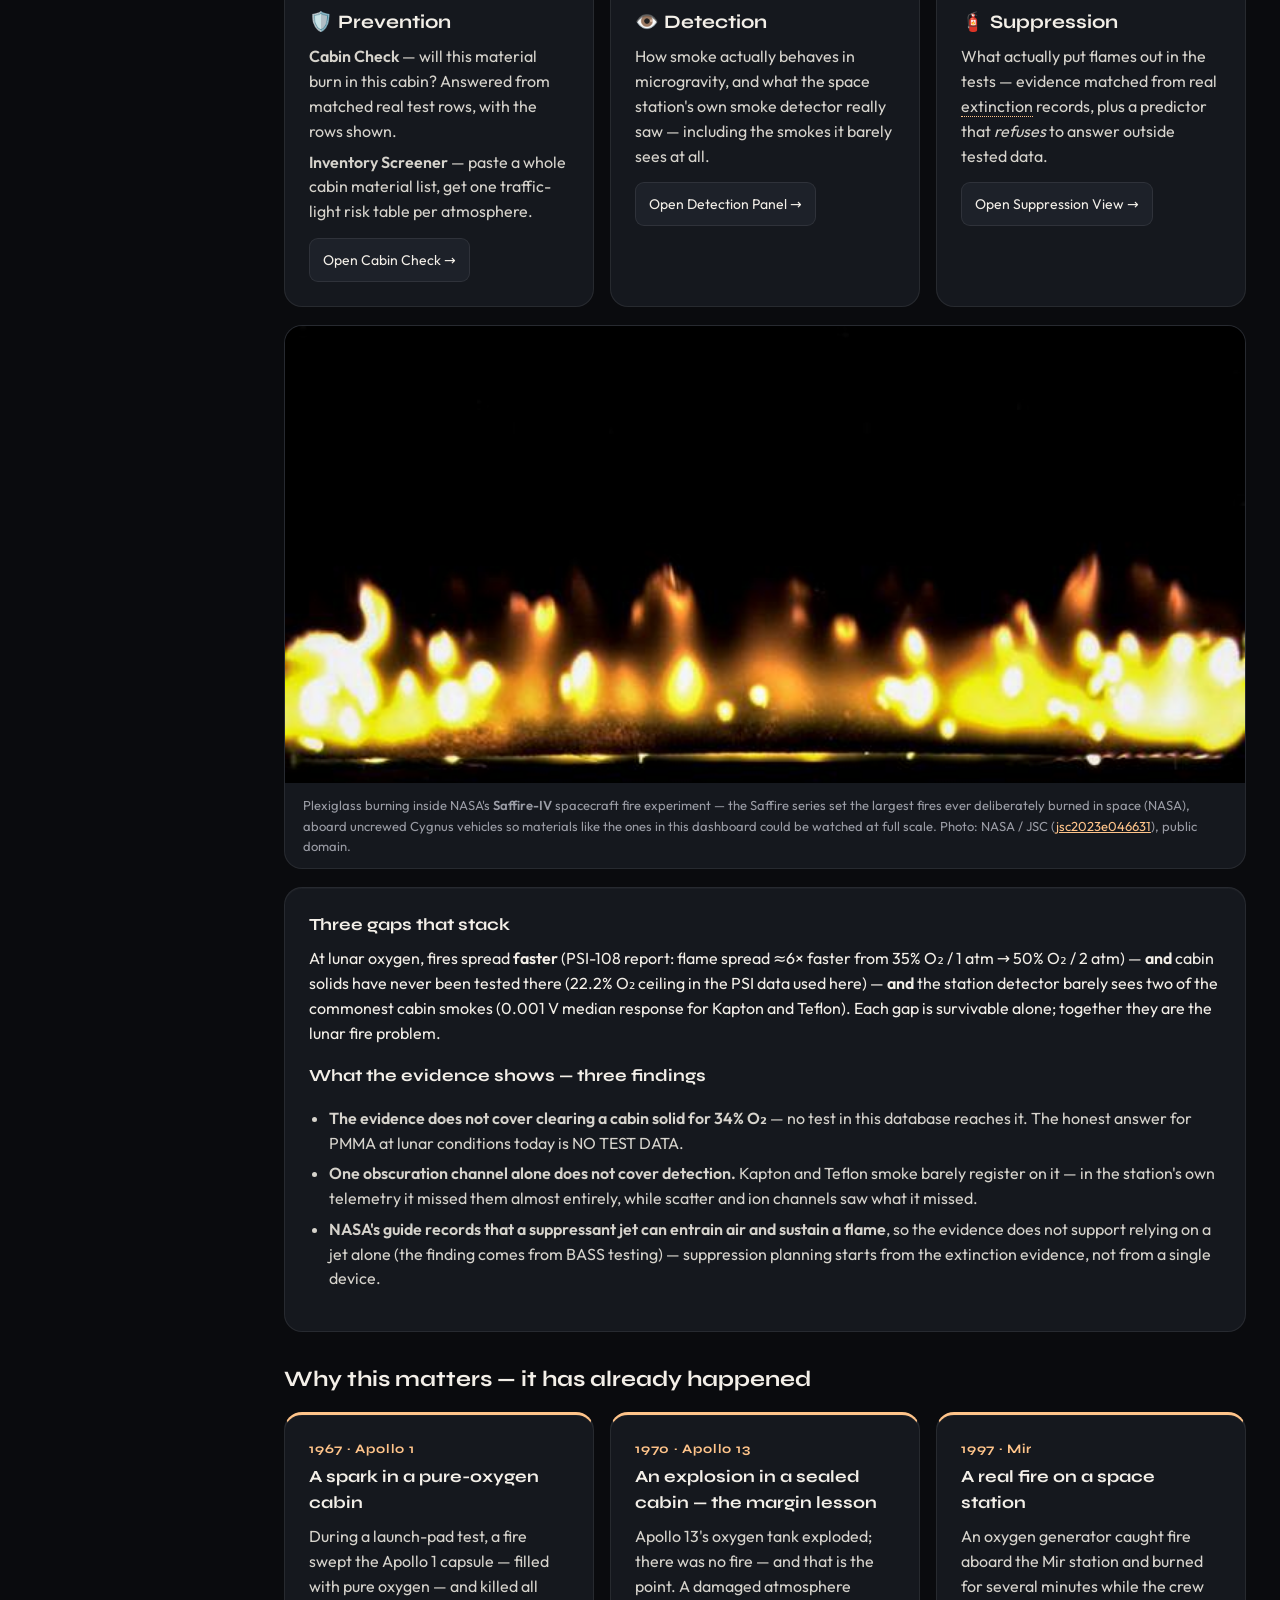
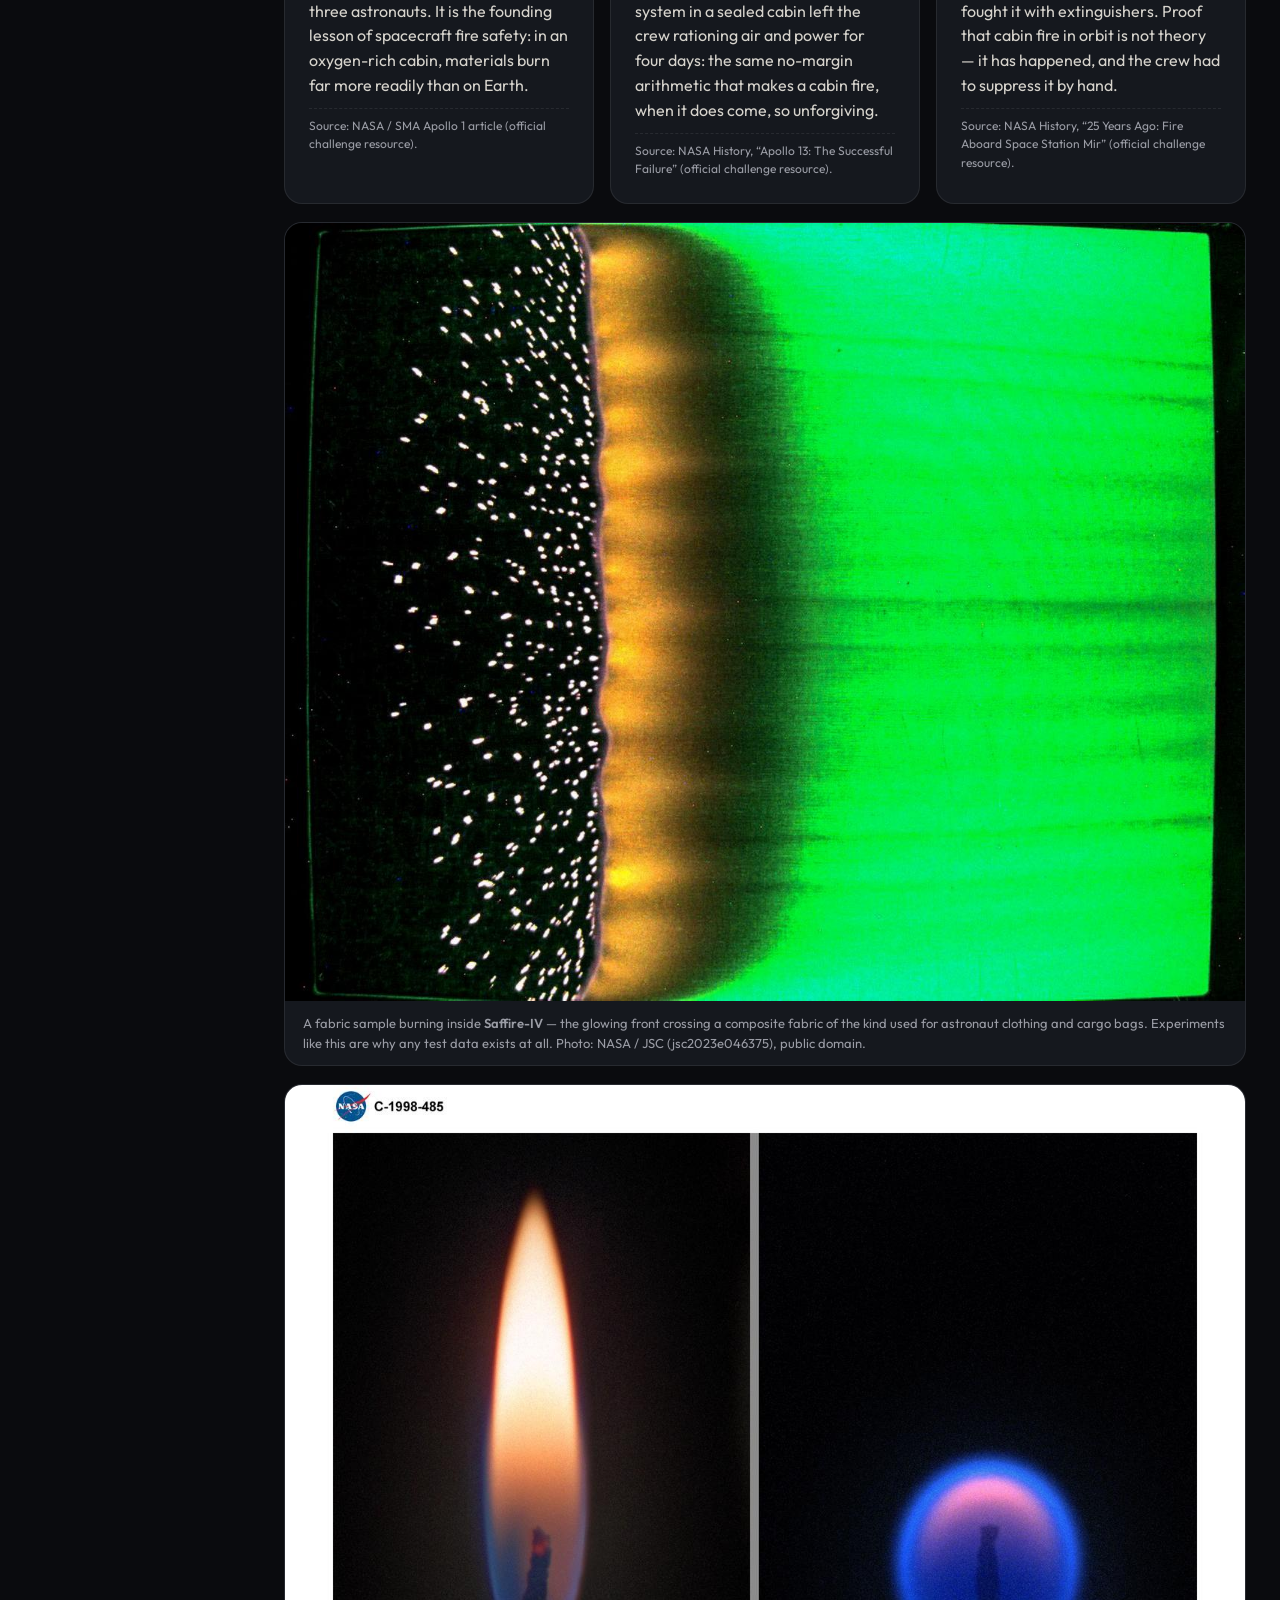
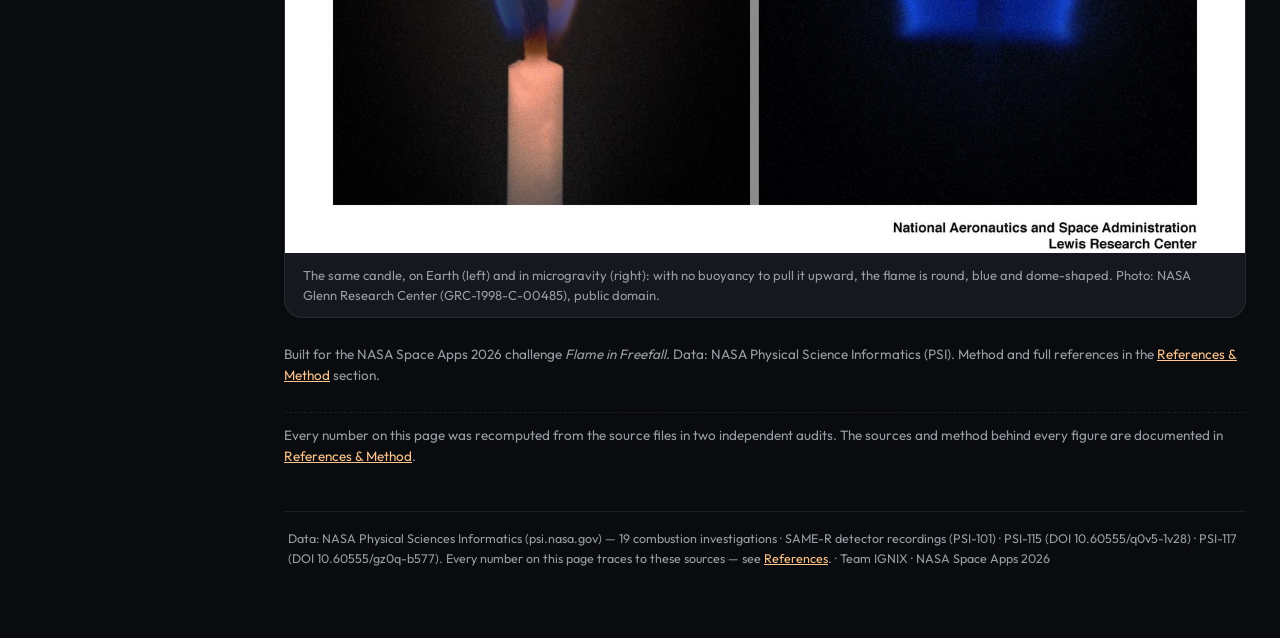
==== commit 89cf51b4: "Fix README download link case and remove duplicate Ask Flame intro" ====
--- a/index.html
+++ b/index.html
@@ -332,7 +332,7 @@
     <!-- ============ FIRENEX: ASK FLAME ============ -->
     <section id="sec-ask" class="sec">
       <h1>Ask Flame</h1>
-      <p class="lede">Retrieval, not generation: every answer is quoted from NASA-derived records with its source, so it cannot hallucinate. If nothing matches, it abstains.</p>
+      
       <p class="lede">An evidence search over FIRENEX’s own NASA-derived data and its claims table. It is <strong>not</strong> a generative AI: it retrieves, cites and abstains. If nothing in the sources matches, it says so.</p>
       <form class="ask-form" id="ask-form"><input type="search" id="ask-q" placeholder="e.g. smoke detector Kapton, droplet extinction oxygen, Moon atmosphere" aria-label="Ask Flame"><button class="cta cta-primary" type="submit">Search evidence</button></form>
       <div class="ask-chips" id="ask-chips"></div>
@@ -828,7 +828,7 @@
           <li><a href="data/downloads/psi117_extinction_tidy.csv">psi117_extinction_tidy.csv</a> — PSI-117 tidy extinction table (93 rows; model/experiment flagged)</li>
           <li><a href="data/downloads/coverage-verdicts.json">coverage-verdicts.json</a> — per-material coverage verdicts from the backbone</li>
           <li><a href="data/downloads/psi-101_experimental table_same-r.csv">PSI-101 experimental table (SAME-R)</a> — the original PSI table, unmodified</li>
-          <li><a href="data/downloads/readme.md">Dataset release README</a> — sources, DOIs, method and caveats for every file above</li>
+          <li><a href="data/downloads/README.md">Dataset release README</a> — sources, DOIs, method and caveats for every file above</li>
         </ul>
         <p>The app's own JSON (backbone, detection, model, archive) lives in the project repository alongside the preparation scripts (<span class="path">prep_data.py</span>, <span class="path">prep_final.py</span>, <span class="path">train_model.py</span>) that compute every number from the PSI source files.</p>
       </div>
--- a/firnex.css
+++ b/firnex.css
@@ -1,4 +1,4 @@
-/* FIRNEX — THE LIVING UNIVERSE (overlay on the original style.css; nothing removed) */
+/* FIRENEX — THE LIVING UNIVERSE (overlay on the original style.css; nothing removed) */
 @font-face{font-family:"Syne";font-weight:700;font-display:swap;src:url(assets/fonts/syne-latin-700-normal.woff2) format("woff2")}
 @font-face{font-family:"Syne";font-weight:800;font-display:swap;src:url(assets/fonts/syne-latin-800-normal.woff2) format("woff2")}
 @font-face{font-family:"Outfit";font-weight:400;font-display:swap;src:url(assets/fonts/outfit-latin-400-normal.woff2) format("woff2")}
@@ -31,9 +31,9 @@
 .hero{position:relative;min-height:min(78vh,640px);border:1px solid var(--line);border-radius:22px;overflow:hidden;margin:0 0 26px;
   background:radial-gradient(120% 120% at 70% 40%,#1a1511 0%,#0a0b0e 70%)}
 .hero canvas{position:absolute;inset:0;width:100%;height:100%;display:block}
-.hero-copy{position:relative;z-index:2;max-width:560px;padding:44px 40px}
+.hero-copy{position:relative;z-index:2;max-width:660px;padding:44px 40px}
 .hero-kicker{font-family:var(--font-mono);font-size:12px;letter-spacing:.14em;color:var(--sky);text-transform:uppercase}
-.hero h1{font-family:var(--font-head);font-weight:800;font-size:clamp(40px,6.4vw,80px);letter-spacing:-.01em;line-height:1.05;margin:10px 0 14px;white-space:nowrap;padding-right:.12em;
+.hero h1{font-family:var(--font-head);font-weight:800;font-size:clamp(34px,5vw,64px);letter-spacing:-.01em;line-height:1.05;margin:10px 0 14px;white-space:nowrap;padding-right:.12em;
   background:linear-gradient(180deg,#fff,#f5e6d3 60%,#ffb066);-webkit-background-clip:text;background-clip:text;color:transparent}
 .hero-tag{font-size:19px;color:#e9e4dc;margin:0 0 8px;max-width:520px}
 .hero-sub{color:var(--muted);font-size:15px;margin:0 0 20px;max-width:520px}
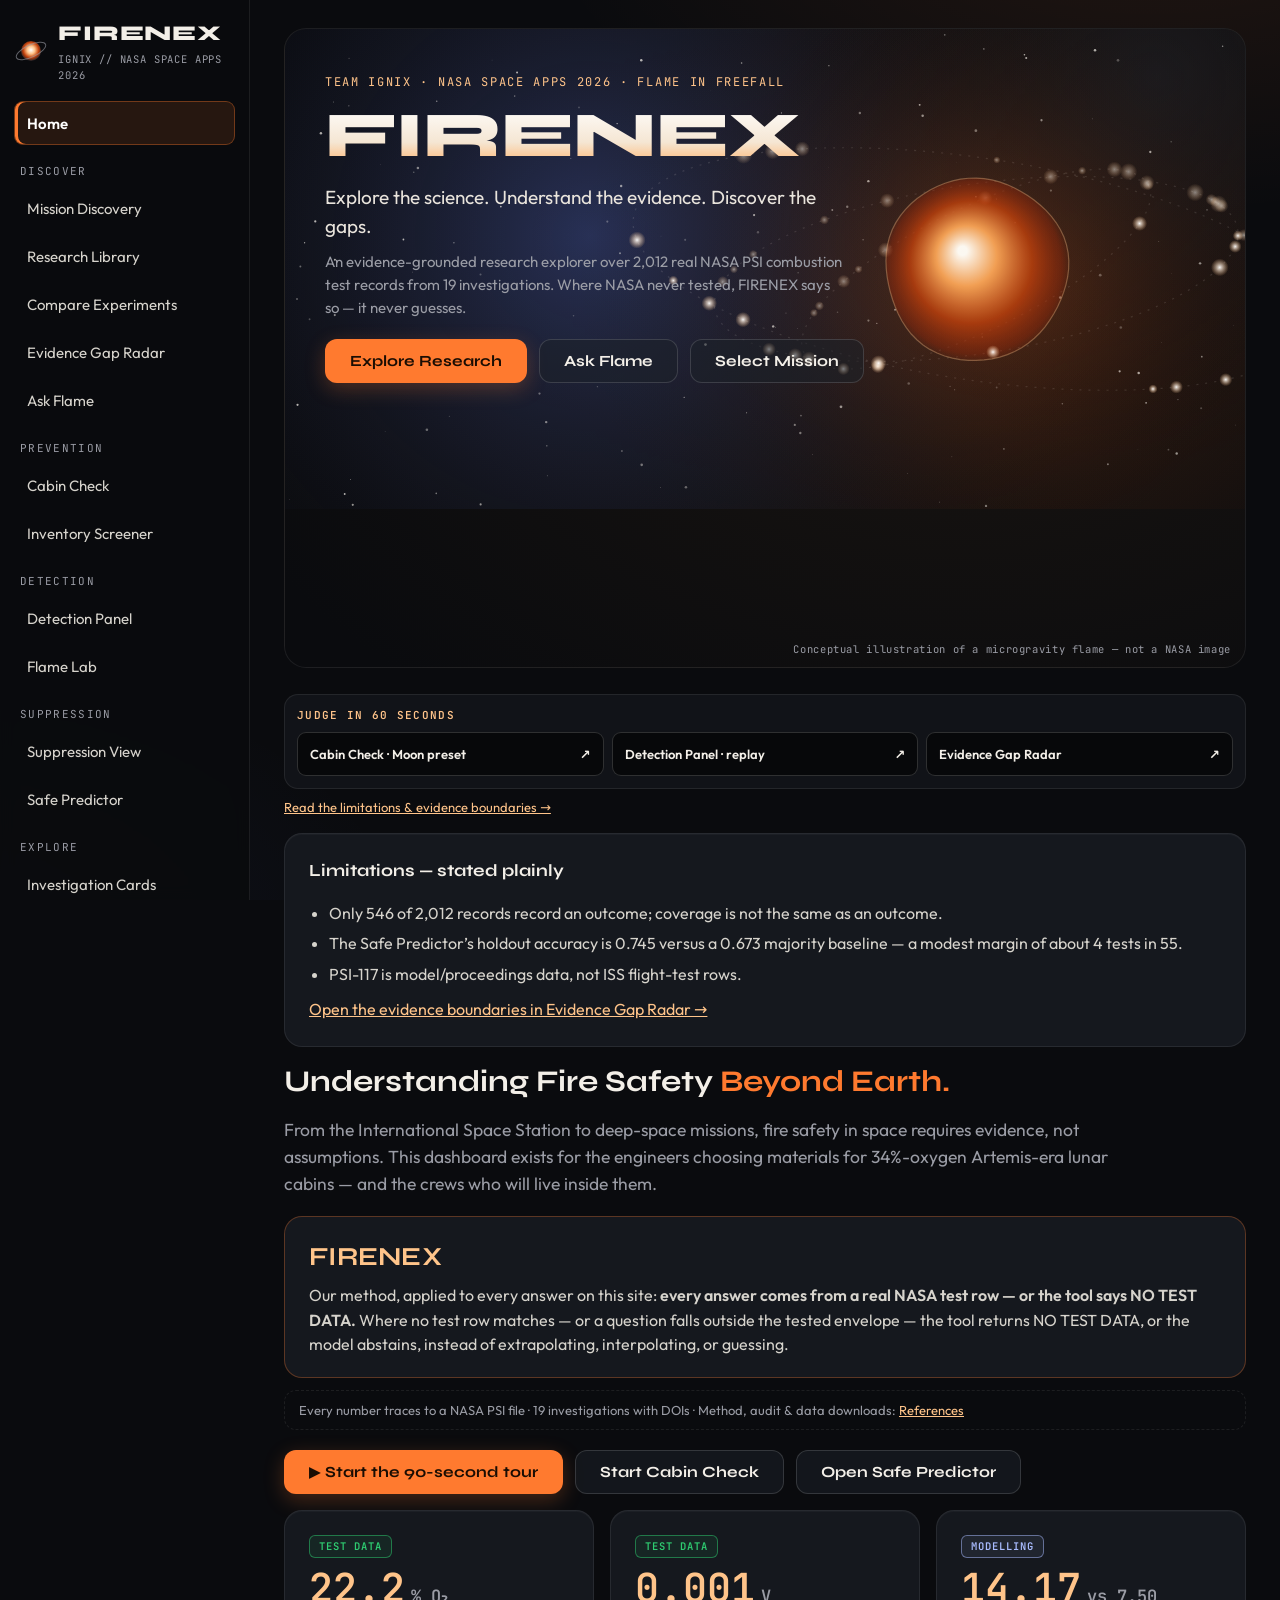
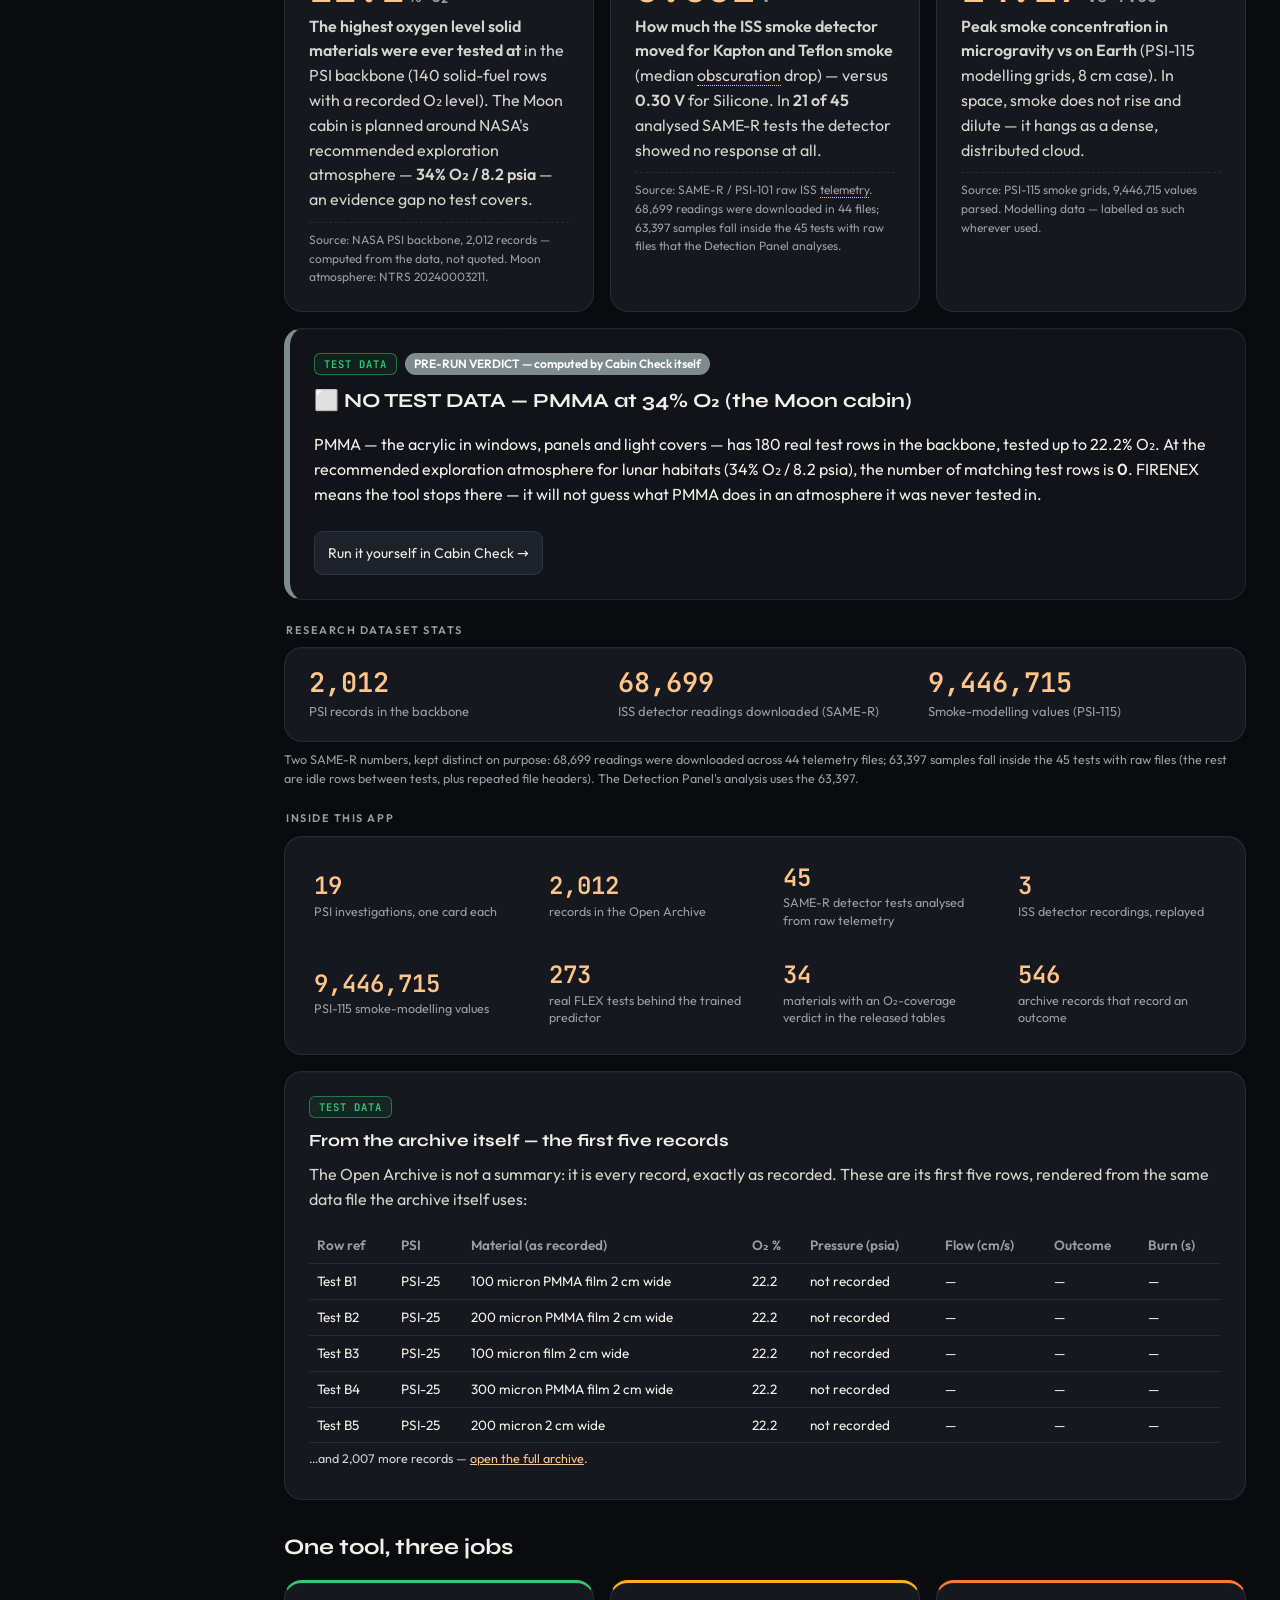
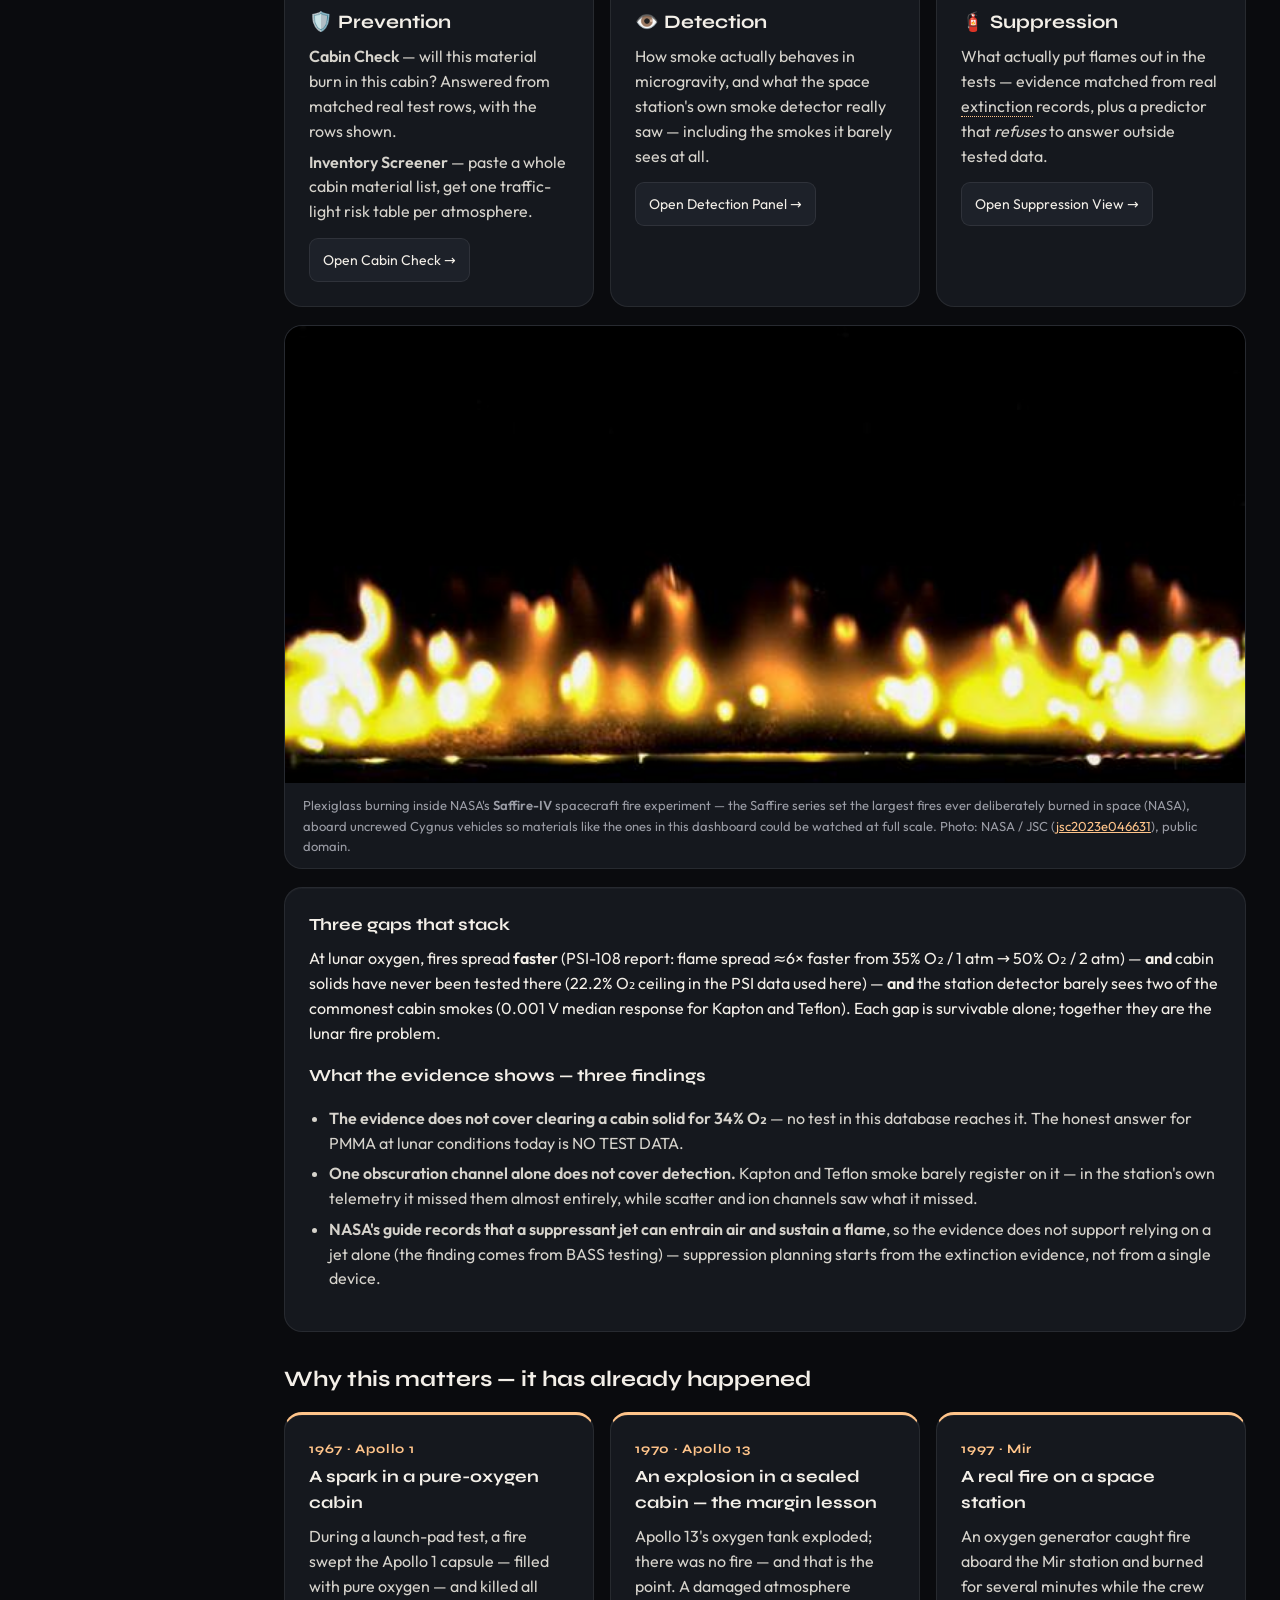
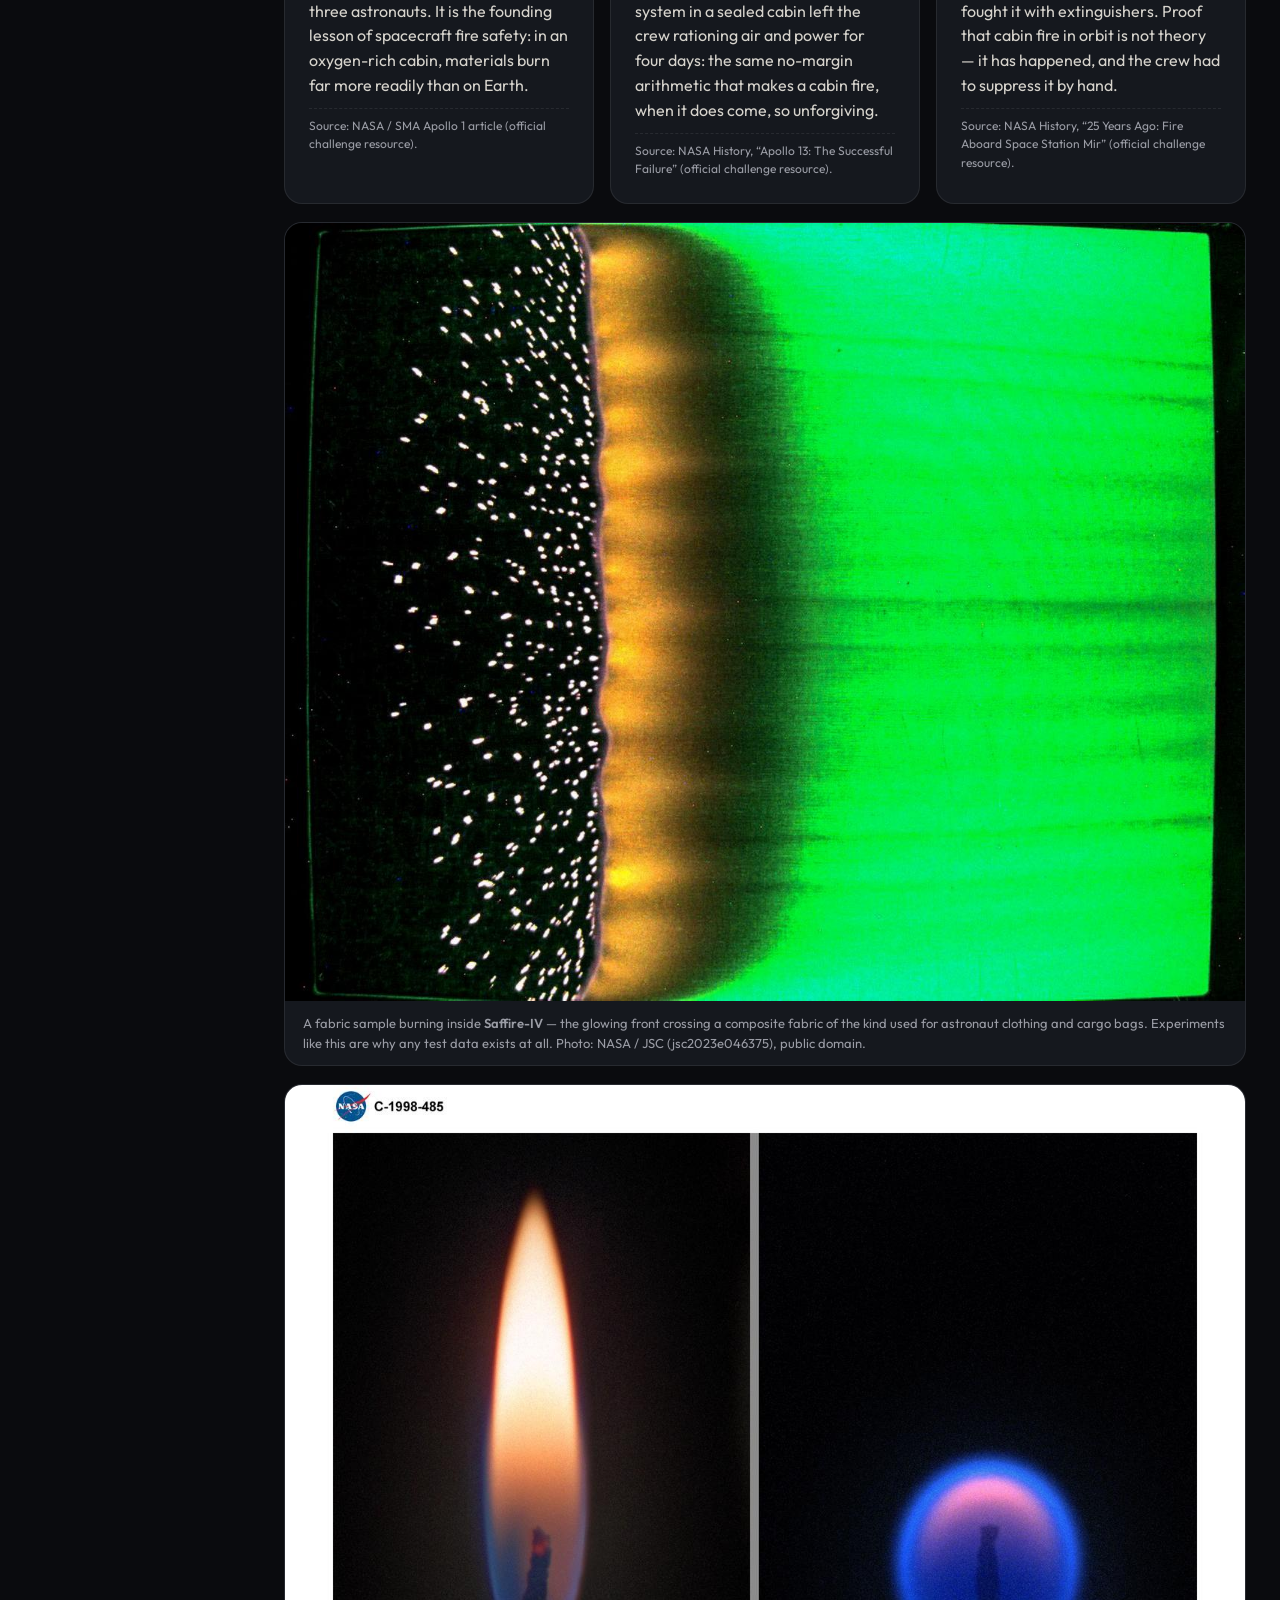
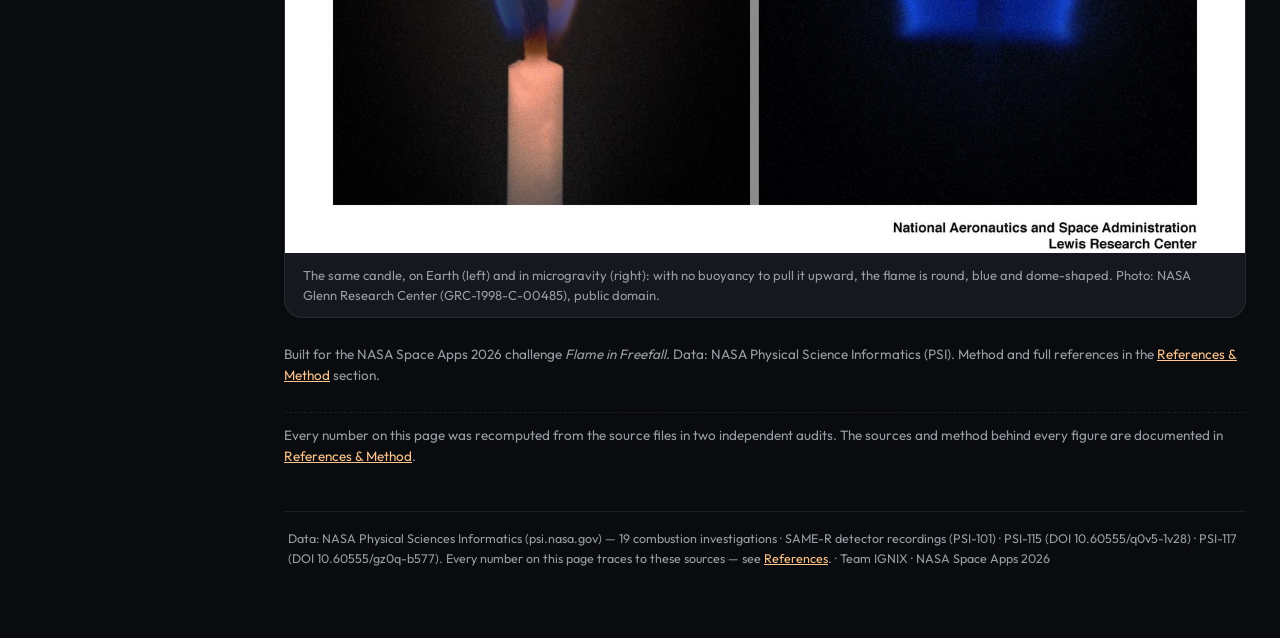
==== commit c9454054: "AI credit: Spark Open by Meta" ====
--- a/index.html
+++ b/index.html
@@ -895,7 +895,7 @@
 
       <div class="card wide">
         <h3>Tools &amp; attestation</h3>
-        <p>Built as a static web app (HTML/CSS/JavaScript) with the GSAP animation library (vendored locally — the page is fully correct with all CDNs blocked). Decision-tree model trained with scikit-learn in Python and exported to JSON for in-browser inference. AI assistance: Spark — used for data extraction, analysis code, model training. All results were verified against the NASA source data. (Declared here for the Space Apps original-work attestation.) All scientific data is NASA's, via the public PSI repository, cited per investigation above.</p>
+        <p>Built as a static web app (HTML/CSS/JavaScript) with the GSAP animation library (vendored locally — the page is fully correct with all CDNs blocked). Decision-tree model trained with scikit-learn in Python and exported to JSON for in-browser inference. AI assistance: Spark Open by Meta — used for data extraction, analysis code, model training. All results were verified against the NASA source data. (Declared here for the Space Apps original-work attestation.) All scientific data is NASA's, via the public PSI repository, cited per investigation above.</p>
       </div>
     </section>
 
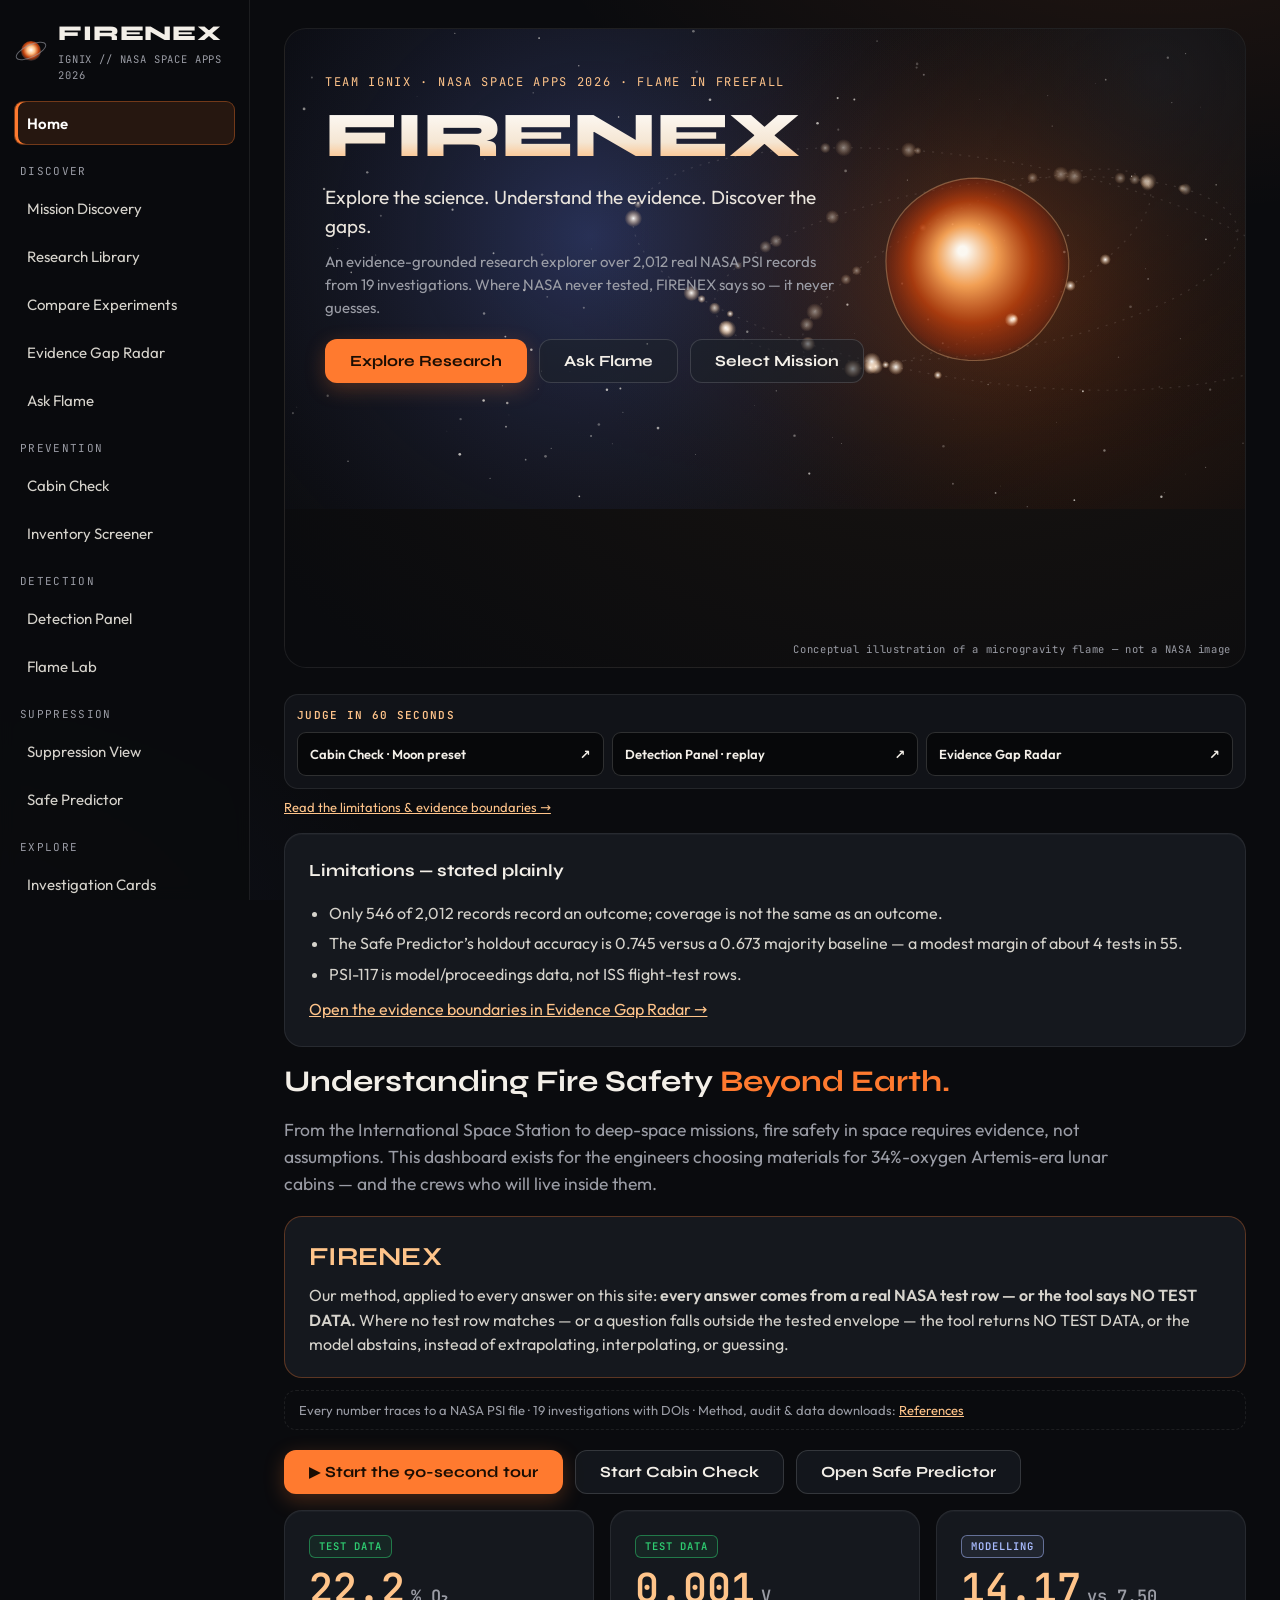
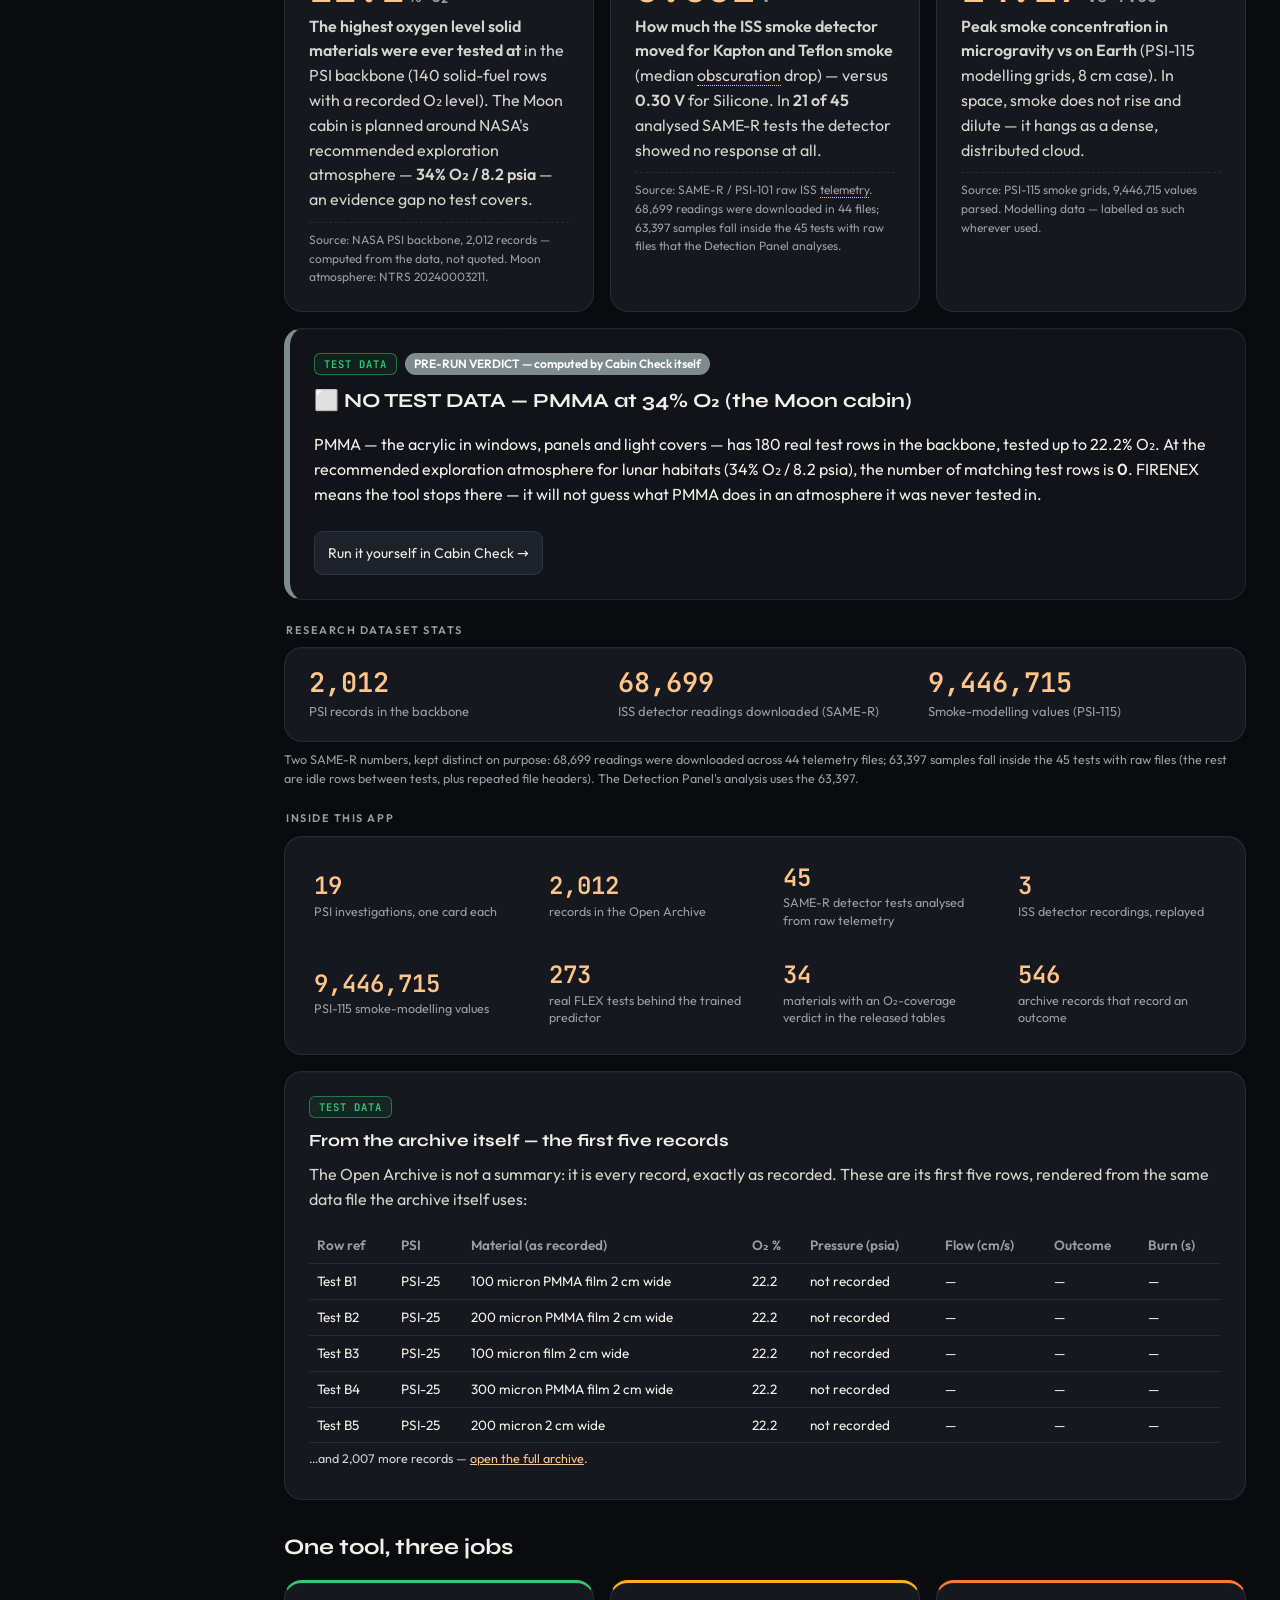
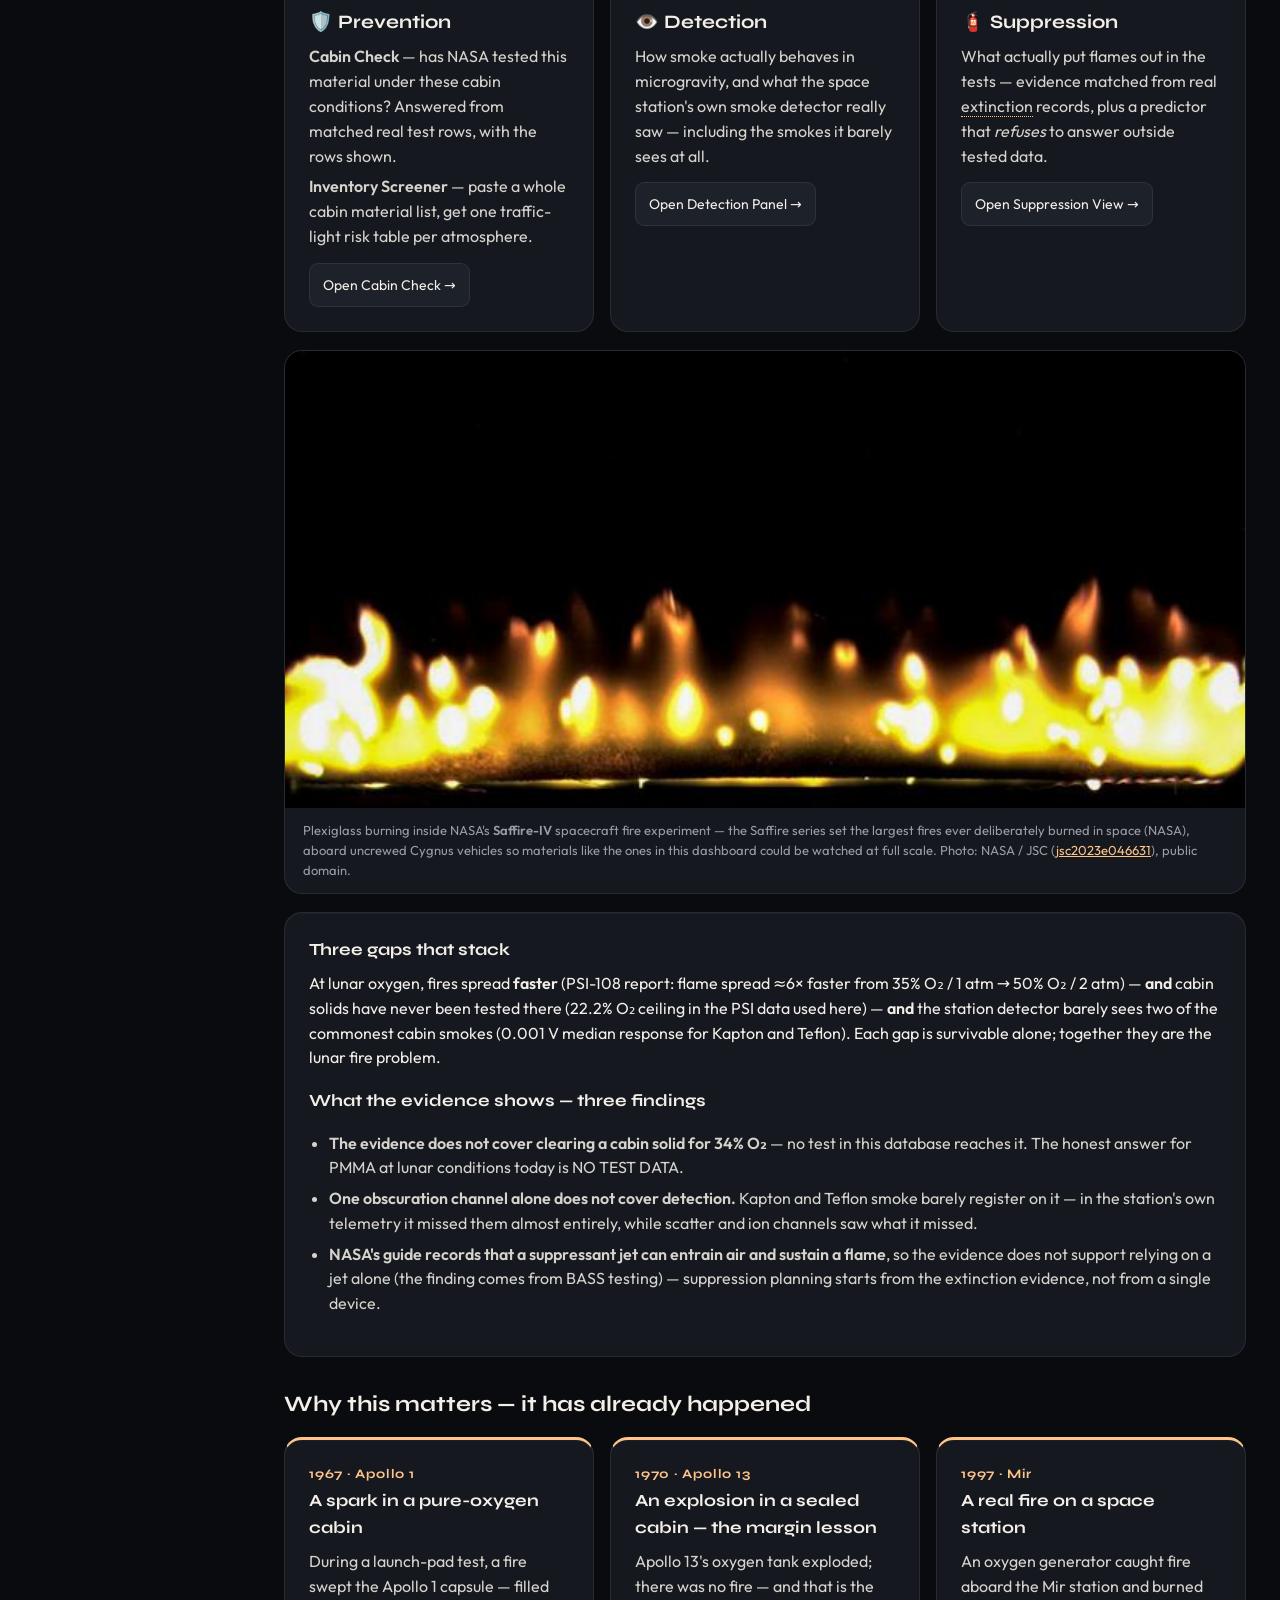
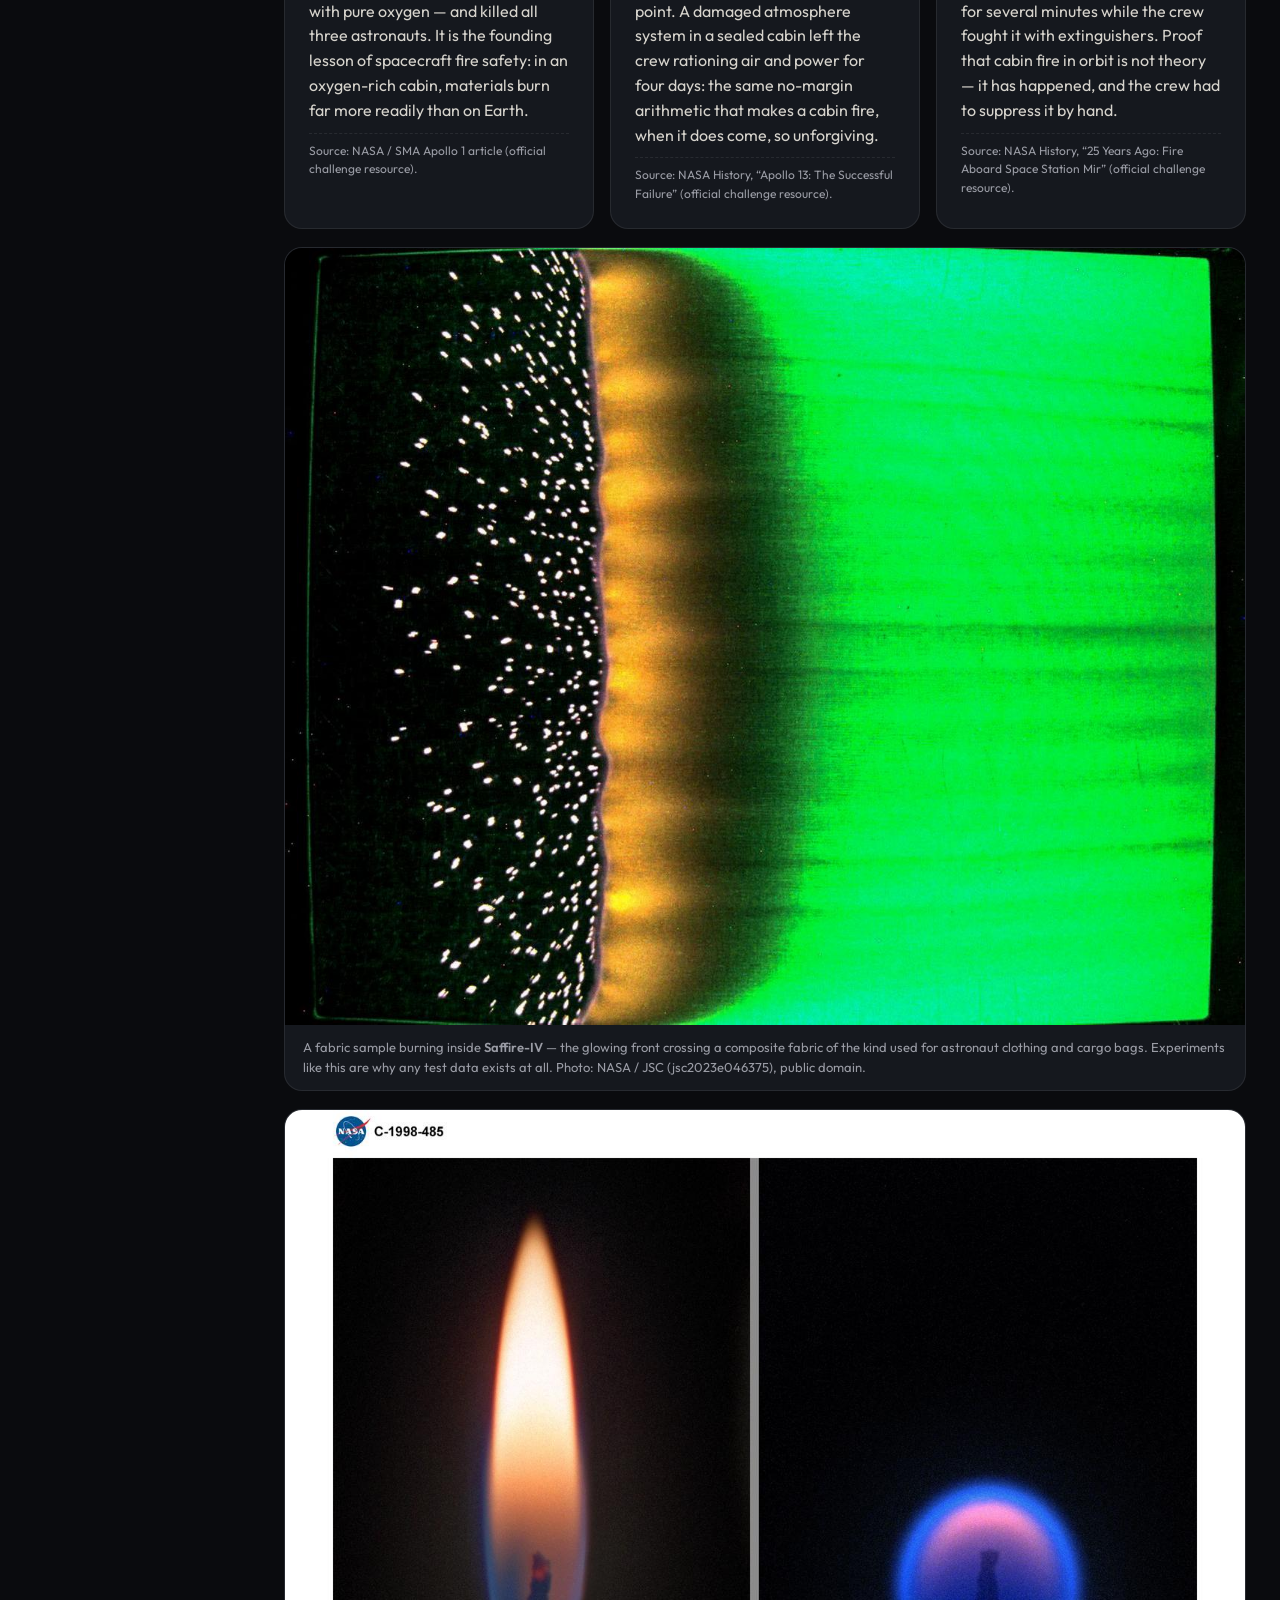
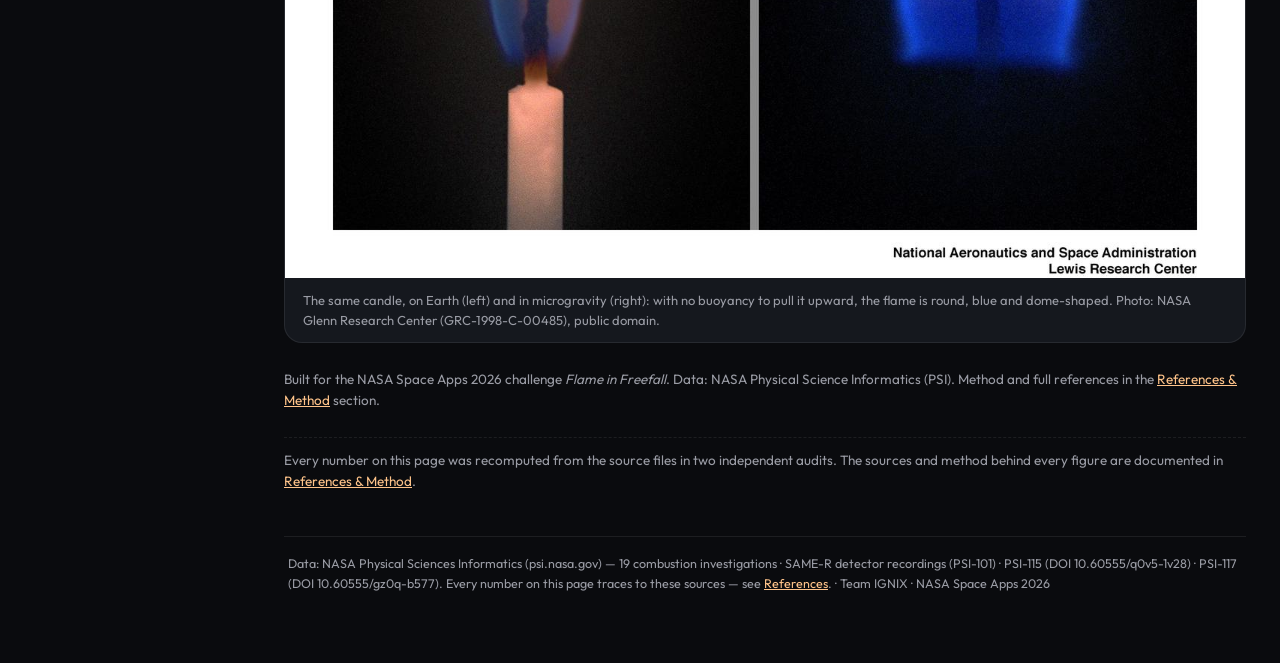
==== commit 3721920a: "Wording fixes from final testing review" ====
--- a/index.html
+++ b/index.html
@@ -30,7 +30,7 @@
     "@context": "https://schema.org",
     "@graph": [
       {"@type":"WebSite","name":"FIRENEX","url":FIRENEX_SITE_URL + "/","description":"FIRENEX — Evidence-Grounded Space Fire Research (Team IGNIX)."},
-      {"@type":"Dataset","name":"FIRENEX NASA PSI combustion research dataset","description":"A research explorer over 2,012 NASA PSI combustion test records from 19 investigations, with SAME-R detector telemetry and PSI-115 smoke-modelling data. PSI-117 is identified as model/proceedings data.","url":FIRENEX_SITE_URL + "/","creator":{"@type":"Organization","name":"Team IGNIX"}}
+      {"@type":"Dataset","name":"FIRENEX NASA PSI combustion research dataset","description":"A research explorer over 2,012 NASA PSI records across 19 investigations, with SAME-R detector telemetry and PSI-115 smoke-modelling data. PSI-117 is identified as model/proceedings data.","url":FIRENEX_SITE_URL + "/","creator":{"@type":"Organization","name":"Team IGNIX"}}
     ]
   };
   const schemaTag = document.createElement('script');
@@ -80,7 +80,7 @@
       <button data-sec="refs">References &amp; Method</button>
     </nav>
     <button id="cmdk-open" class="cmdk-btn">⌘K — quick jump</button>
-    <div class="side-note">Every number on this site comes from a real NASA PSI test record. Where NASA never tested, this tool says so — it never guesses.</div>
+    <div class="side-note">Every scientific claim is traceable to its source. Measurements, computed results, modelling data and published findings are clearly distinguished. Where NASA never tested, this tool says so — it never guesses.</div>
   </aside>
 
   <main id="main-content" tabindex="-1">
@@ -92,7 +92,7 @@
           <div class="hero-kicker">Team IGNIX · NASA Space Apps 2026 · Flame in Freefall</div>
           <h1>FIRENEX</h1>
           <p class="hero-tag">Explore the science. Understand the evidence. Discover the gaps.</p>
-          <p class="hero-sub">An evidence-grounded research explorer over <span data-fx="rows">2,012</span> real NASA PSI combustion test records from <span data-fx="invs">19</span> investigations. Where NASA never tested, FIRENEX says so — it never guesses.</p>
+          <p class="hero-sub">An evidence-grounded research explorer over <span data-fx="rows">2,012</span> real NASA PSI records from <span data-fx="invs">19</span> investigations. Where NASA never tested, FIRENEX says so — it never guesses.</p>
           <div class="cta-row">
             <button class="cta cta-primary" data-goto="library">Explore Research</button>
             <button class="cta cta-ghost" data-goto="ask">Ask Flame</button>
@@ -202,7 +202,7 @@
       <div class="cards3">
         <div class="card pillar p-prev">
           <h3>🛡️ Prevention</h3>
-          <p><strong>Cabin Check</strong> — will this material burn in this cabin? Answered from matched real test rows, with the rows shown.</p>
+          <p><strong>Cabin Check</strong> — has NASA tested this material under these cabin conditions? Answered from matched real test rows, with the rows shown.</p>
           <p><strong>Inventory Screener</strong> — paste a whole cabin material list, get one traffic-light risk table per atmosphere.</p>
           <button class="goto" data-goto="cabin">Open Cabin Check →</button>
         </div>
